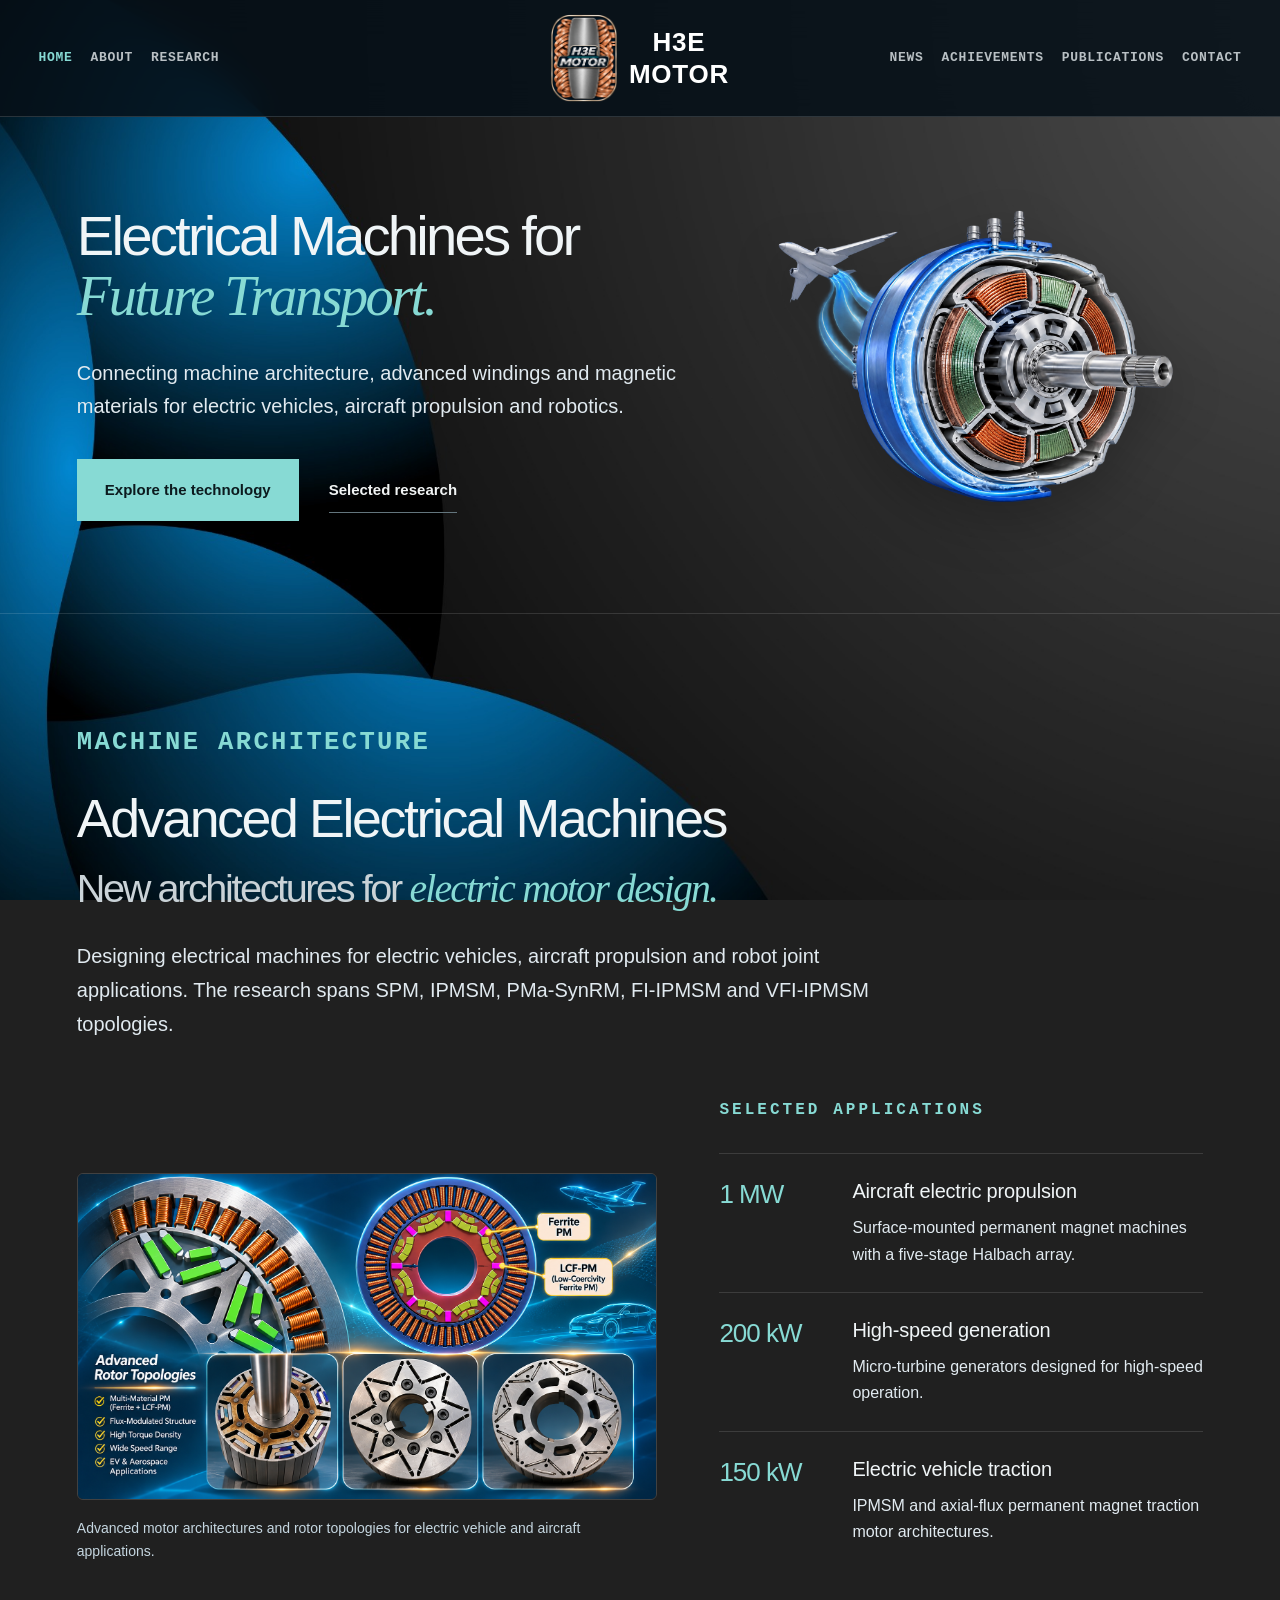
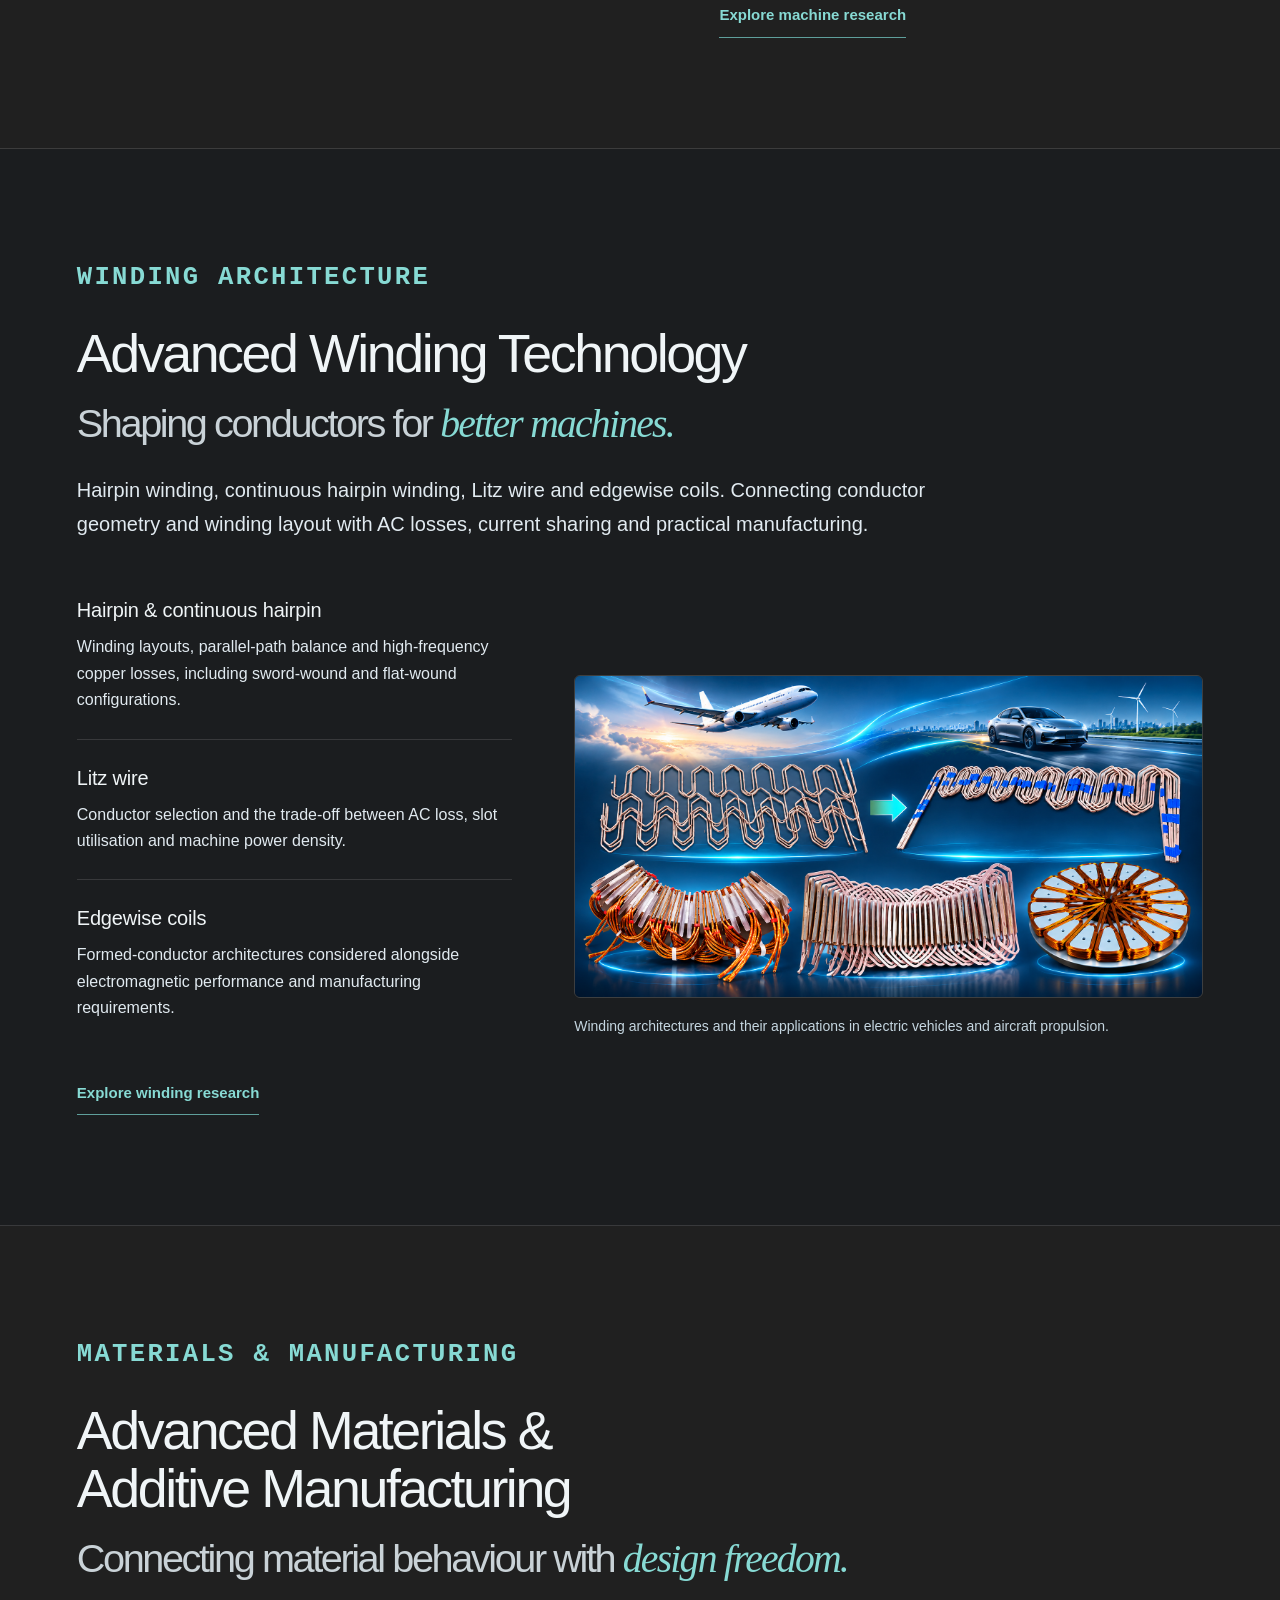
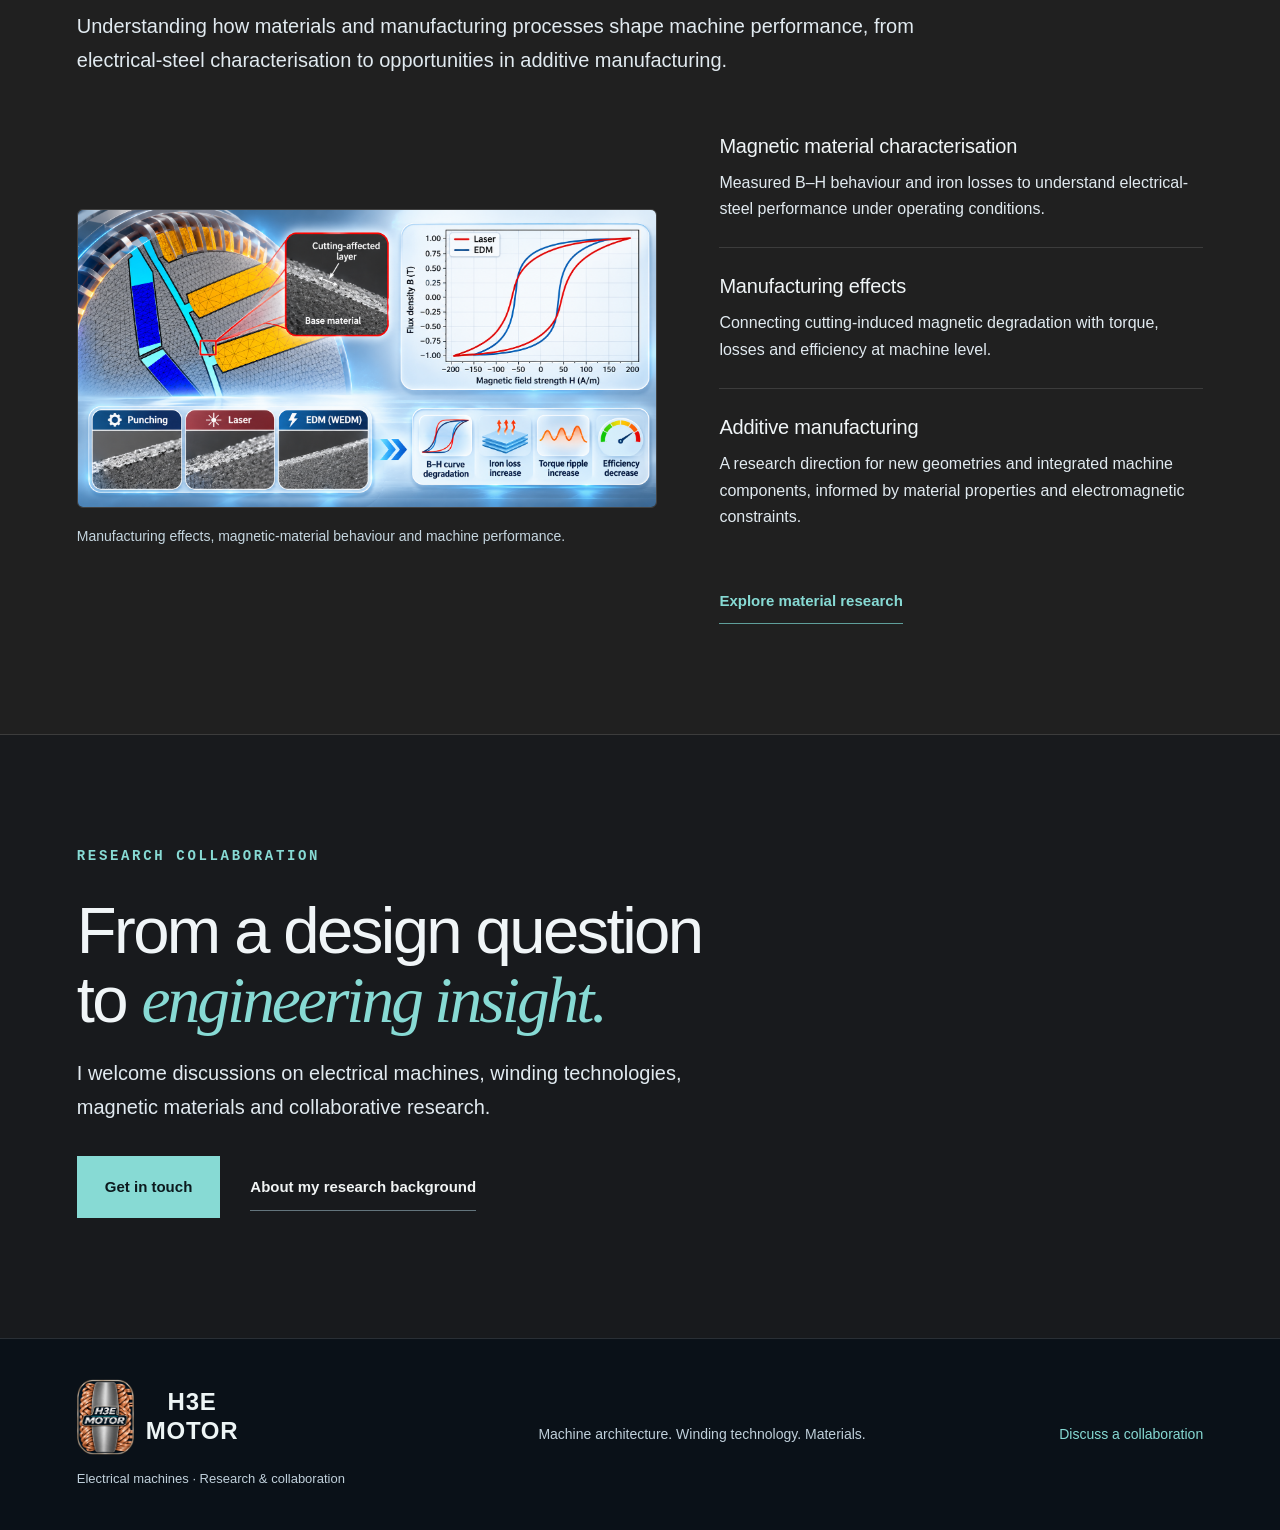
==== index.html @ b7ceb5f5 "Add refined copper stator emblem across all site pages" ====
<!DOCTYPE html>
<html lang="en"><head><meta charset="utf-8"><meta content="width=device-width,initial-scale=1" name="viewport"><title>Home | Electrical Machines Research</title><meta content="Advanced electrical machines, winding technology, materials and additive manufacturing for electrified transport and robotics." name="description"><link href="style.css" rel="stylesheet"><link href="design.css?v=20261127-stator" rel="stylesheet"><script defer="" src="navigation.js"></script></head><body class="technology-home"><a class="skip" href="#main">Skip to content</a><header class="site-header"><nav aria-label="Main navigation" class="site-nav"><div class="nav-group nav-left"><a aria-current="page" href="index.html">Home</a><a href="about.html">About</a><a href="research.html">Research</a></div><a aria-label="H3E Motor home" class="brand" href="index.html"><img class="stator-emblem" src="h3e-stator-emblem.webp" alt="" width="1086" height="1448"><span class="brand-name">H3E<span>MOTOR</span></span></a><button aria-controls="mobile-navigation" aria-expanded="false" class="menu-toggle" type="button">Menu<span aria-hidden="true">☰</span></button><div class="nav-group nav-right"><a href="news.html">News</a><a href="achievements.html">Achievements</a><a href="publications.html">Publications</a><a href="contact.html">Contact</a></div><div class="mobile-navigation" hidden="" id="mobile-navigation"><a aria-current="page" href="index.html">Home</a><a href="about.html">About</a><a href="research.html">Research</a><a href="news.html">News</a><a href="achievements.html">Achievements</a><a href="publications.html">Publications</a><a href="contact.html">Contact</a></div></nav></header><main class="home-main" id="main">
<section aria-labelledby="home-title" class="technology-hero"><div aria-hidden="true" class="hero-grid"></div><div class="hero-container"><div class="hero-text"><h1 id="home-title"><span class="headline-first">Electrical Machines for</span><em>Future Transport.</em></h1><p class="hero-intro">Connecting machine architecture, advanced windings and magnetic materials for electric vehicles, aircraft propulsion and robotics.</p><div class="hero-actions"><a class="action-primary" href="#machines">Explore the technology</a><a class="action-text" href="publications.html">Selected research</a></div></div><figure class="hero-art"><img alt="Concept illustration of an aircraft propulsion motor with a cooling jacket and an aircraft in the background" fetchpriority="high" height="1086" src="hero-motor-cutout.png" width="1448"></figure></div></section>

<section aria-labelledby="machines-title" class="technology-section" id="machines"><div class="section-intro"><p class="overline">Machine architecture</p><h2 id="machines-title">Advanced Electrical Machines<span>New architectures for <em>electric motor design.</em></span></h2><p class="section-lead">Designing electrical machines for electric vehicles, aircraft propulsion and robot joint applications. The research spans SPM, IPMSM, PMa-SynRM, FI-IPMSM and VFI-IPMSM topologies.</p></div><div class="technology-layout"><figure class="research-figure"><a aria-label="Open the full machines illustration" href="machine-architecture.png" rel="noopener" target="_blank"><img alt="Concept illustration of advanced permanent magnet motor architectures and rotor topologies for EV and aircraft applications" height="941" loading="lazy" src="machine-architecture.png" width="1672"></a><figcaption>Advanced motor architectures and rotor topologies for electric vehicle and aircraft applications.</figcaption></figure><div class="technology-detail"><p class="overline">Selected applications</p><ul class="project-list"><li><strong>1 MW</strong><div><h3>Aircraft electric propulsion</h3><p>Surface-mounted permanent magnet machines with a five-stage Halbach array.</p></div></li><li><strong>200 kW</strong><div><h3>High-speed generation</h3><p>Micro-turbine generators designed for high-speed operation.</p></div></li><li><strong>150 kW</strong><div><h3>Electric vehicle traction</h3><p>IPMSM and axial-flux permanent magnet traction motor architectures.</p></div></li></ul><a class="underlined-link" href="research.html#machine-research">Explore machine research</a></div></div></section>
<section aria-labelledby="windings-title" class="technology-section winding-section" id="windings"><div class="section-intro"><p class="overline">Winding architecture</p><h2 id="windings-title">Advanced Winding Technology<span>Shaping conductors for <em>better machines.</em></span></h2><p class="section-lead">Hairpin winding, continuous hairpin winding, Litz wire and edgewise coils. Connecting conductor geometry and winding layout with AC losses, current sharing and practical manufacturing.</p></div><div class="technology-layout reverse"><div class="technology-detail"><div class="topic-lines"><div><h3>Hairpin &amp; continuous hairpin</h3><p>Winding layouts, parallel-path balance and high-frequency copper losses, including sword-wound and flat-wound configurations.</p></div><div><h3>Litz wire</h3><p>Conductor selection and the trade-off between AC loss, slot utilisation and machine power density.</p></div><div><h3>Edgewise coils</h3><p>Formed-conductor architectures considered alongside electromagnetic performance and manufacturing requirements.</p></div></div><a class="underlined-link" href="research.html#winding-research">Explore winding research</a></div><figure class="research-figure wide-photo"><a aria-label="Open the full windings illustration" href="winding-architecture.png" rel="noopener" target="_blank"><img alt="Concept illustration of hairpin, continuous hairpin and formed winding technologies with aircraft and electric vehicle applications" height="897" loading="lazy" src="winding-architecture.png" width="1754"></a><figcaption>Winding architectures and their applications in electric vehicles and aircraft propulsion.</figcaption></figure></div></section>
<section aria-labelledby="materials-title" class="technology-section" id="materials"><div class="section-intro"><p class="overline">Materials &amp; manufacturing</p><h2 id="materials-title">Advanced Materials &amp;<br>Additive Manufacturing<span>Connecting material behaviour with <em>design freedom.</em></span></h2><p class="section-lead">Understanding how materials and manufacturing processes shape machine performance, from electrical-steel characterisation to opportunities in additive manufacturing.</p></div><div class="technology-layout"><figure class="research-figure plot"><a aria-label="Open the full materials illustration" href="materials-manufacturing.png" rel="noopener" target="_blank"><img alt="Concept illustration of manufacturing effects in electrical steel, with punching, laser cutting, EDM and schematic B–H curves" height="897" loading="lazy" src="materials-manufacturing.png" width="1752"></a><figcaption>Manufacturing effects, magnetic-material behaviour and machine performance.</figcaption></figure><div class="technology-detail"><div class="topic-lines"><div><h3>Magnetic material characterisation</h3><p>Measured B–H behaviour and iron losses to understand electrical-steel performance under operating conditions.</p></div><div><h3>Manufacturing effects</h3><p>Connecting cutting-induced magnetic degradation with torque, losses and efficiency at machine level.</p></div><div><h3>Additive manufacturing</h3><p>A research direction for new geometries and integrated machine components, informed by material properties and electromagnetic constraints.</p></div></div><a class="underlined-link" href="research.html#material-research">Explore material research</a></div></div></section>
<section class="collaboration-panel"><p class="overline">Research collaboration</p><h2>From a design question<br>to <em>engineering insight.</em></h2><p>I welcome discussions on electrical machines, winding technologies, magnetic materials and collaborative research.</p><a class="action-primary" href="contact.html">Get in touch</a><a class="action-text" href="about.html">About my research background</a></section>
</main><footer class="site-footer"><a class="footer-brand" href="index.html"><span class="footer-brand-lockup"><img class="stator-emblem" src="h3e-stator-emblem.webp" alt="" width="1086" height="1448"><span class="brand-name">H3E<span>MOTOR</span></span></span><span>Electrical machines · Research &amp; collaboration</span></a><p>Machine architecture. Winding technology. Materials.</p><a href="contact.html">Discuss a collaboration</a></footer></body></html>
---- style.css ----
:root{--ink:#152d40;--muted:#526574;--accent:#007d80;--blue:#007fac;--line:#d5e0e5;--mist:#f2f6f8;--background:url("blue-charcoal-background.jpg")}*{box-sizing:border-box}html{scroll-behavior:smooth;scroll-padding-top:100px}body{margin:0;color:var(--ink);background:#202020 var(--background) left top/cover fixed no-repeat;font:17px/1.7 system-ui,-apple-system,BlinkMacSystemFont,"Segoe UI",sans-serif;overflow-wrap:break-word}a{color:var(--accent)}a:focus-visible{outline:3px solid #5fe0e1;outline-offset:5px}h1,h2,h3,p{margin-top:0}h1{font-size:clamp(36px,4.2vw,58px);line-height:1.13;letter-spacing:-1.8px;margin-bottom:23px}h2{font-size:clamp(28px,3vw,39px);line-height:1.24;letter-spacing:-1px;margin-bottom:22px}h3{font-size:22px;line-height:1.35;letter-spacing:-.4px;margin-bottom:14px}p{margin-bottom:20px}ul{padding-left:24px;margin:0}li{margin-bottom:11px}.skip{position:absolute;top:-100px;z-index:40}.skip:focus{top:12px;left:12px;background:#fff;padding:8px}header{position:sticky;top:0;z-index:20;background:rgba(21,25,29,.95);border-bottom:1px solid #ffffff20;backdrop-filter:blur(12px)}.bar{max-width:1240px;margin:auto;min-height:78px;padding:20px 40px;display:flex;justify-content:flex-end;align-items:center}nav{display:flex;flex-wrap:wrap;gap:12px 28px;align-items:center;justify-content:flex-end}nav a{font-size:15px;font-weight:600;color:#dce5e9;text-decoration:none}nav a:hover,nav a[aria-current=page]{color:#8fe4e7}nav a[aria-current=page]{text-decoration:underline;text-underline-offset:9px;text-decoration-thickness:2px}.home-hero{background-image:linear-gradient(90deg,transparent 20%,#00000016 65%),var(--background);background-position:left center;background-size:cover;min-height:640px;color:white}.hero-inner{max-width:1240px;margin:auto;min-height:640px;display:flex;align-items:center;padding:70px 40px}.hero-copy{margin-left:41%;max-width:700px}.hero-copy h1{font-size:clamp(40px,4vw,57px);font-weight:650;line-height:1.12;letter-spacing:-1.8px}.hero-copy p{font-size:19px;color:#dce5ea;max-width:600px}.actions{display:flex;flex-wrap:wrap;gap:12px;margin-top:30px}.button{display:inline-block;background:#007d80;color:white;padding:12px 22px;text-decoration:none;font-size:15px;font-weight:650;border:1px solid #007d80;border-radius:6px}.button:hover{background:#00686c}.button.outline{background:#ffffff08;border-color:#b2bdc4}.button.outline:hover{background:#ffffff16}.home-content{max-width:1240px;margin:0 auto;padding:70px 40px 80px;background:#fff}.section-heading{max-width:850px;margin-bottom:36px}.section-heading>p:last-child{font-size:19px;color:var(--muted)}.eyebrow,.tag{font-size:14px;letter-spacing:2px;text-transform:uppercase;font-weight:750;color:var(--accent);margin-bottom:18px;display:block}.feature-grid{display:grid;grid-template-columns:repeat(3,minmax(0,1fr));gap:24px}.feature{padding:26px;background:var(--mist);border-top:3px solid var(--accent);border-radius:6px}.feature p{font-size:16px;color:var(--muted)}.feature a{font-size:15px;font-weight:600}.next-grid{display:grid;grid-template-columns:1fr 1fr;gap:26px;margin-top:36px}.next-grid a{display:flex;flex-direction:column;border-top:1px solid var(--line);padding-top:25px;text-decoration:none}.next-grid strong{font-size:21px}.next-grid span{color:var(--muted);font-size:16px;margin-top:8px}.section-banner{background:linear-gradient(90deg,#0000000a,#00000020),var(--background) left 40%/cover no-repeat;color:#fff}.section-banner .wrap{max-width:1240px;margin:auto;padding:55px 40px;min-height:225px;display:flex;justify-content:center;flex-direction:column;padding-left:max(40px,40%)}.section-banner h1{margin-bottom:0;font-size:46px;letter-spacing:-1.4px}.section-content{max-width:1240px;margin:auto;background:#fff;padding:60px 40px 80px;min-height:50vh}.section-content>section{margin-bottom:40px}.section-content p{color:var(--muted)}.section-content p:last-child{margin-bottom:0}.section-content .entry{padding:27px 0;border-top:1px solid var(--line)}.section-content .entry h2{font-size:29px}.section-content .year{font-size:14px;font-weight:700;color:var(--accent)}.section-content .subtle,.section-content .pending{font-size:15px;color:var(--muted)}.columns{display:grid;grid-template-columns:1fr 1fr;gap:50px}.callout,.note{padding:18px 22px;background:var(--mist);border-left:3px solid var(--accent);font-size:15px;color:var(--muted);margin-top:28px}.badge{display:inline-block;background:#edf7f7;color:var(--accent);border:1px solid #bad8d8;padding:3px 10px;border-radius:4px;font-size:14px;margin-bottom:14px}.profile-overview{display:grid;grid-template-columns:200px 1fr;gap:40px;align-items:center;padding-bottom:38px;border-bottom:1px solid var(--line)}.profile-overview h1{font-size:42px;letter-spacing:-1.2px}.portrait{background:#eaf0f3;border:1px solid #d0dde4;aspect-ratio:4/5;border-radius:6px;display:flex;align-items:center;justify-content:center;flex-direction:column;text-align:center;color:#526574}.portrait span{font:60px/1.2 Georgia,serif;margin-bottom:15px}.portrait small{font-size:14px;line-height:1.5}.research-line{font-weight:650;color:var(--ink)!important}.profile-links{display:flex;flex-wrap:wrap;gap:12px 22px;font-size:14px;color:var(--muted)}.intro{display:grid;grid-template-columns:1.1fr 1fr;gap:60px}.lead{font-size:20px}.chips{display:flex;flex-wrap:wrap;gap:9px;margin-top:25px}.chips span{border:1px solid var(--line);border-radius:4px;padding:6px 11px;font-size:14px;color:var(--muted)}.timeline{margin-top:25px}.event{padding:0 0 25px 22px;border-left:2px solid #9dcbd1}.event time{font-size:14px;font-weight:700;color:var(--accent)}.event h3{font-size:19px;margin:7px 0}.event p{font-size:16px}.about-section{padding-top:35px;border-top:1px solid var(--line)}.contact-list{display:grid;grid-template-columns:170px 1fr;gap:15px}.contact-list dt{font-weight:650}.contact-list dd{margin:0;color:var(--muted)}.photo-grid{display:grid;grid-template-columns:repeat(3,minmax(0,1fr));gap:30px}.photo-grid figure{margin:0}.photo-slot{background:#eaf0f3;aspect-ratio:1.4;border:1px solid #d0dde4;border-radius:6px;display:flex;justify-content:center;align-items:center;padding:24px;color:var(--muted)}.photo-grid figcaption{margin-top:13px;font-size:16px}.photo-grid small{display:block;color:var(--muted);font-size:14px}.draft-note{font-size:14px;margin-top:28px}.brief{font-size:19px}footer{background:#171c20ee;color:#bdcbd3;padding:28px 40px;display:flex;justify-content:space-between;gap:25px;font-size:14px}footer a{color:#94dfe3}footer p{margin:0}.preview-page[hidden]{display:none!important}.preview-page{min-height:60vh}.text-link{font-weight:650}@media(max-width:1000px){nav{gap:12px 22px}.home-hero,.hero-inner{min-height:580px}.hero-copy{margin-left:35%}.hero-copy h1{font-size:47px}.intro{grid-template-columns:1fr;gap:40px}.feature-grid{grid-template-columns:1fr}.feature{padding:28px}.section-banner .wrap{padding-left:40%}.profile-overview{grid-template-columns:170px 1fr;gap:30px}.profile-overview h1{font-size:36px}}
@media(max-width:700px){body{background-attachment:scroll}.bar{padding:18px 22px;min-height:94px;justify-content:center}nav{justify-content:center;gap:10px 19px}nav a{font-size:14px}.home-hero{background-position:28% center;min-height:560px}.hero-inner{min-height:560px;padding:50px 24px;background:#00000038;align-items:center}.hero-copy{margin-left:0;max-width:600px}.hero-copy h1{font-size:42px}.hero-copy p{font-size:18px}.home-content,.section-content{padding:42px 24px 55px}.feature-grid,.next-grid,.columns{grid-template-columns:1fr}.next-grid{gap:15px}.section-banner .wrap{padding:40px 24px 40px 32%;min-height:180px}.section-banner h1{font-size:36px}.profile-overview{grid-template-columns:1fr;gap:25px}.portrait{max-width:150px;width:100%}.profile-overview h1{font-size:35px}.photo-grid{grid-template-columns:repeat(2,minmax(0,1fr));gap:25px 18px}.contact-list{grid-template-columns:1fr;gap:5px}.contact-list dd{margin-bottom:13px}footer{flex-direction:column;padding:24px;gap:8px}.intro{gap:30px}h2{font-size:29px}.eyebrow,.tag{letter-spacing:1.3px}html{scroll-padding-top:130px}}
@media(max-width:430px){.photo-grid{grid-template-columns:1fr}.hero-copy h1{font-size:37px;letter-spacing:-1.1px}.home-hero,.hero-inner{min-height:530px}.section-banner .wrap{padding-left:24px;background:#00000030}.section-banner h1{font-size:34px}.button{font-size:14px;padding:11px 17px}.bar{min-height:100px}nav{gap:9px 16px}.chips span{font-size:14px}}
@media(prefers-reduced-motion:reduce){html{scroll-behavior:auto}}@media print{body{background:white}header,footer,.actions{display:none}.home-hero,.section-banner{background:white;color:var(--ink);min-height:auto}.hero-inner{min-height:auto;padding:20px;background:white}.hero-copy{margin:0}.hero-copy p{color:var(--muted)}.section-banner .wrap{padding:20px;min-height:auto}.section-content,.home-content{padding:20px}.entry,.feature{break-inside:avoid}}

/* Home follows the supplied navy hero and motor illustration. */
header{background:#10263b;border-bottom-color:#ffffff16}.home-hero.motor-hero{background:#10263b;color:#fff;min-height:0}.motor-hero .wrap{max-width:1240px;margin:auto;padding:55px 40px 48px;display:grid;grid-template-columns:1.4fr 1fr;gap:45px;align-items:center}.motor-hero .wrap>div{min-width:0}.motor-hero h1{font-size:clamp(38px,4.8vw,65px);font-weight:650;line-height:1.1;letter-spacing:-2.5px;margin:0 0 28px}.motor-hero p{color:#d1dee7;font-size:19px;max-width:640px}.motor-hero figure{margin:0;min-width:0}.motor-hero svg{display:block;width:100%;height:auto;filter:drop-shadow(0 24px 34px #00101860)}.motor-hero figcaption{text-align:center;font-size:14px;letter-spacing:.9px;margin-top:20px;color:#e5edf2}.motor-hero .actions{margin-top:32px}.motor-hero .button.secondary{background:transparent;border:1px solid #8096a5}.motor-hero .button.secondary:hover{background:#ffffff12}.research-introduction{max-width:950px;padding-bottom:35px;border-bottom:1px solid var(--line)}.research-introduction .chips{margin-bottom:4px}.about-experience .timeline{display:grid;grid-template-columns:repeat(3,minmax(0,1fr));gap:25px}.about-experience .event{padding-bottom:12px}.research-introduction h2{font-size:clamp(30px,3vw,40px)}
@media(max-width:1000px){.motor-hero .wrap{grid-template-columns:1.2fr 1fr;gap:30px}.motor-hero h1{font-size:48px;letter-spacing:-1.8px}.about-experience .timeline{grid-template-columns:1fr;gap:10px}}
@media(max-width:760px){.motor-hero .wrap{grid-template-columns:1fr;padding:42px 24px;gap:35px}.motor-hero h1{font-size:42px;letter-spacing:-1.4px}.motor-hero figure{max-width:360px;margin:0 auto;width:100%}.motor-hero p{font-size:18px}.motor-hero figcaption{font-size:14px;letter-spacing:.4px}}
@media(max-width:430px){.motor-hero h1{font-size:37px;letter-spacing:-1.1px}.motor-hero figure{max-width:290px}.motor-hero .wrap{padding:36px 24px}.motor-hero .button{font-size:14px}}
@media print{.motor-hero figure{display:none}.home-hero.motor-hero{background:#fff;color:var(--ink)}.motor-hero .wrap{display:block;padding:20px}.motor-hero p{color:var(--muted)}}

.motor-hero .motor-illustration{display:block;width:100%;height:auto;filter:drop-shadow(0 24px 34px #00101860)}.news-empty{padding:32px;background:#f2f6f8;border-left:3px solid #007d80;border-radius:5px}.news-topics{display:grid;grid-template-columns:repeat(3,1fr);gap:25px;margin-top:36px}.news-topics article{padding-top:20px;border-top:1px solid #d5e0e5}.news-topics p{font-size:16px}@media(max-width:760px){.news-topics{grid-template-columns:1fr}}

/* Shared Cloudflare Pages / GitHub Pages design from the supplied reference. */
.home-hero.motor-hero{background-color:#202020;background-image:linear-gradient(90deg,#00000012,#0000000d),url("blue-charcoal-background.jpg");background-position:center center;background-size:cover;background-repeat:no-repeat}.motor-hero .wrap{padding-top:60px;padding-bottom:48px;min-height:590px}.motor-hero h1{font-size:clamp(38px,4.1vw,64px);line-height:1.15;letter-spacing:-2px}.motor-hero .motor-illustration{filter:none}.motor-hero .button.secondary{background:#00000066}.motor-hero .button.secondary:hover{background:#00000090}.motor-hero p{color:#e4edf1}.motor-hero figcaption{color:#f0f4f6}
@media(max-width:1000px){.motor-hero .wrap{min-height:550px}.motor-hero h1{font-size:44px;letter-spacing:-1.4px}}
@media(max-width:760px){.home-hero.motor-hero{background-position:26% center}.motor-hero .wrap{background:#00000030;min-height:0;padding:42px 24px;gap:35px}.motor-hero h1{font-size:42px;letter-spacing:-1.4px}.motor-hero figure{max-width:330px}}
@media(max-width:430px){.motor-hero h1{font-size:36px;letter-spacing:-1px}.motor-hero .wrap{padding:36px 24px}.motor-hero figure{max-width:290px}}
@media print{.home-hero.motor-hero{background:#fff;color:#152d40}.motor-hero .wrap{background:#fff;min-height:0}.motor-hero p{color:#526574}}
---- design.css ----
/* H3E Motor — technology-led academic portfolio */
:root{--night:#0c0f12;--panel:#12181d;--pale:#f1f4f4;--soft:#b6c2c8;--teal:#87dad4;--hairline:#ffffff20;--mono:"SFMono-Regular",Consolas,"Liberation Mono",monospace}html{scroll-padding-top:150px}body{font-family:Arial,Helvetica,sans-serif}.site-header{position:sticky;top:0;background:#0a0d10f5;border-bottom:1px solid var(--hairline);background-image:linear-gradient(#ffffff03 1px,transparent 1px),linear-gradient(90deg,#ffffff03 1px,transparent 1px);background-size:64px 64px;backdrop-filter:blur(18px);z-index:30}.site-nav{max-width:1600px;min-height:116px;margin:auto;padding:14px 4%;display:grid;grid-template-columns:1fr 100px 1fr;gap:28px;align-items:center}.nav-group{display:flex;align-items:center;gap:clamp(18px,2.1vw,36px)}.nav-right{justify-content:flex-end}.nav-group a,.mobile-navigation a{font-family:var(--mono);font-size:14px;line-height:1.5;letter-spacing:.12em;text-transform:uppercase;font-weight:600;text-decoration:none;color:#b9c0c4;white-space:nowrap}.nav-group a:hover,.nav-group a[aria-current=page]{color:var(--teal);text-decoration:none}.brand{color:#fff;text-decoration:none;display:flex;align-items:center;justify-content:center;gap:10px}.brand-name{font-size:28px;line-height:1;letter-spacing:.03em;font-weight:700}.brand-name>span{display:block;font:10px/1.7 var(--mono);letter-spacing:.28em;margin-top:4px}.brand-symbol{width:28px;height:51px;display:flex;gap:4px;align-items:center;transform:skewY(-25deg)}.brand-symbol i{width:5px;height:35px;display:block;border:1px solid var(--teal);border-radius:4px}.brand-symbol i:nth-child(2){height:45px}.brand-symbol i:nth-child(3){height:55px}.menu-toggle,.mobile-navigation{display:none}.skip{z-index:50}.skip:focus{background:var(--teal);color:#0c0f12}.technology-home{background:var(--night);color:var(--pale);overflow-x:hidden}.technology-home p{color:var(--soft)}.home-main{overflow:hidden}.technology-hero{position:relative;min-height:780px;background:radial-gradient(ellipse at 86% 40%,#06344a80,transparent 46%),#0b0e11;border-bottom:1px solid var(--hairline);isolation:isolate}.technology-hero:before{content:"";position:absolute;inset:0;z-index:-2;background:linear-gradient(90deg,#0b0e11 10%,#0b0e11de 40%,#0b0e1190),url('blue-charcoal-background.jpg') center/cover;opacity:.66}.hero-grid{position:absolute;inset:0;z-index:-1;background-image:linear-gradient(#ffffff04 1px,transparent 1px),linear-gradient(90deg,#ffffff04 1px,transparent 1px);background-size:80px 80px;mask-image:linear-gradient(90deg,transparent,#000)}.hero-container{max-width:1500px;margin:auto;padding:104px 6% 90px;position:relative;z-index:2}.overline{font:600 14px/1.6 var(--mono);letter-spacing:.19em;text-transform:uppercase;margin:0 0 30px!important;color:var(--teal)!important}.technology-hero h1{font-size:clamp(62px,6.8vw,110px);line-height:1.01;letter-spacing:-.055em;font-weight:500;max-width:940px;margin:0 0 32px;text-wrap:balance}.technology-home em{font-family:Georgia,"Times New Roman",serif;font-weight:400;letter-spacing:-.045em;color:var(--teal)}.technology-hero h1 em{display:block}.hero-intro{font-size:20px;line-height:1.65;max-width:640px;margin-bottom:36px}.hero-visual{position:absolute;right:-3%;top:70px;z-index:0;width:45%;max-width:650px;opacity:.38;filter:grayscale(.45);pointer-events:none}.hero-visual img{width:100%;height:auto;display:block}.hero-actions{display:flex;align-items:center;flex-wrap:wrap;gap:30px}.action-primary{display:inline-block;background:var(--teal);color:#0c1a1e!important;padding:17px 27px;font-size:15px;font-weight:700;text-decoration:none;border:1px solid var(--teal);border-radius:0;transition:background .15s}.action-primary:hover{background:#acf0eb}.action-text{display:inline-block;color:var(--pale);text-decoration:none;border-bottom:1px solid #63757d;padding:10px 0;font-size:15px;font-weight:600}.action-text:hover{color:var(--teal)}.hero-bottom{max-width:1500px;margin:auto;padding:22px 6%;display:flex;justify-content:space-between;gap:24px;font:12px/1.6 var(--mono);letter-spacing:.07em;text-transform:uppercase;border-top:1px solid var(--hairline);color:#8d9ca5}.pillar-navigation{max-width:1500px;margin:auto;padding:0 6%;display:grid;grid-template-columns:1fr 1fr 1.45fr;gap:0;justify-content:stretch;border-bottom:1px solid var(--hairline)}.pillar-navigation a{font:14px/1.5 var(--mono);color:#cdd6da;letter-spacing:.02em;text-decoration:none;padding:29px 24px;border-right:1px solid var(--hairline);text-align:center;white-space:normal}.pillar-navigation a:first-child{padding-left:0}.pillar-navigation a:last-child{border:0;padding-right:0}.pillar-navigation a:hover{color:var(--teal);background:#ffffff03}.technology-section{max-width:1500px;margin:auto;padding:112px 6% 110px;border-bottom:1px solid var(--hairline);scroll-margin-top:120px}.section-intro{max-width:1080px;margin-bottom:56px}.section-intro h2{font-size:clamp(35px,4.2vw,65px);line-height:1.08;letter-spacing:-.045em;font-weight:500;margin-bottom:26px;text-wrap:balance}.section-intro h2>span{display:block;font-size:clamp(27px,3.1vw,46px);color:#c9d2d7;line-height:1.18;margin-top:18px;max-width:950px}.section-lead{font-size:20px;line-height:1.7;max-width:850px}.technology-layout{display:grid;grid-template-columns:minmax(0,1.2fr) minmax(0,1fr);gap:62px;align-items:center}.technology-layout.reverse{grid-template-columns:minmax(0,.9fr) minmax(0,1.3fr)}.research-figure{margin:0;min-width:0}.research-figure>a{display:flex;background:#fff;min-height:330px;align-items:center;padding:18px;border:1px solid #cad5db;overflow:hidden}.research-figure img{display:block;max-width:100%;width:100%;height:auto;object-fit:contain}.research-figure figcaption{font-size:14px;line-height:1.6;color:#91a2ac;margin-top:17px;max-width:650px}.research-figure a:focus-visible{outline-offset:6px}.research-figure.wide-photo>a{padding:14px;min-height:290px}.project-list{padding:0;margin:0 0 32px;list-style:none}.project-list li{display:grid;grid-template-columns:113px 1fr;gap:20px;margin:0;padding:24px 0;border-top:1px solid var(--hairline)}.project-list li>strong{font-size:26px;line-height:1.3;letter-spacing:-1px;color:var(--teal);font-weight:500}.technology-home h3{font-size:20px;line-height:1.35;font-weight:500;letter-spacing:-.01em;margin:0 0 10px}.technology-detail p{font-size:16px;line-height:1.65;margin-bottom:0}.topic-lines{margin-bottom:32px}.topic-lines>div{padding:25px 0;border-top:1px solid var(--hairline)}.topic-lines>div:first-child{padding-top:0;border:0}.underlined-link{display:inline-block;font-size:15px;color:var(--teal);padding-bottom:9px;border-bottom:1px solid #5f9f9b;text-decoration:none;font-weight:600}.underlined-link:hover{color:#fff}.winding-section{background:linear-gradient(120deg,#ffffff02,transparent)}.collaboration-panel{max-width:1500px;margin:auto;padding:110px 6% 120px;background:radial-gradient(ellipse at 100% 100%,#12394260,transparent 65%)}.collaboration-panel h2{font-size:clamp(40px,5.1vw,76px);line-height:1.05;letter-spacing:-.04em;font-weight:400}.collaboration-panel p:not(.overline){font-size:20px;max-width:680px;margin-bottom:32px}.collaboration-panel .action-text{margin-left:30px}.site-footer{margin:0;background:#080b0d;color:#94a1aa;max-width:none;padding:40px 6%;display:flex;align-items:center;justify-content:space-between;gap:30px;border-top:1px solid var(--hairline);font-size:14px}.footer-brand{font:700 19px/1.4 Arial,sans-serif;letter-spacing:.08em;color:#edf5f5;text-decoration:none}.footer-brand>span{display:block;font:13px/1.8 Arial,sans-serif;letter-spacing:0;color:#899aa6;margin-top:5px}.site-footer p{margin:0!important;color:#899aa6}.site-footer>a:last-child{color:var(--teal);font-size:14px;text-decoration:none}.section-banner{background:#0d141b;background-image:linear-gradient(#ffffff03 1px,transparent 1px),linear-gradient(90deg,#ffffff03 1px,transparent 1px);background-size:64px 64px}.section-banner .wrap{padding:65px 6%;min-height:230px;max-width:1500px}.section-banner h1{font-size:clamp(50px,6vw,84px);line-height:1.06;font-weight:500;letter-spacing:-.045em}.section-content{max-width:1320px;padding:70px 6% 90px}main article[id]{scroll-margin-top:150px}[hidden]{display:none!important}
@media(min-width:1600px){.nav-group a{font-size:16px}.technology-hero h1{max-width:1010px}}
@media(max-width:1150px){.site-nav{grid-template-columns:1fr 84px 1.25fr;gap:18px;padding:14px 3%;min-height:106px}.nav-group{gap:18px}.nav-group a{font-size:12px;letter-spacing:.08em}.brand-name{font-size:24px}.brand-symbol{transform:scale(.8) skewY(-25deg);margin-right:-6px}.hero-container{padding-top:90px}.technology-hero{min-height:710px}.technology-layout,.technology-layout.reverse{gap:36px}.project-list li{grid-template-columns:90px 1fr;gap:14px}.project-list li>strong{font-size:23px}.research-figure>a{min-height:260px}.site-footer{flex-wrap:wrap}}
@media(max-width:1150px){.site-nav{display:flex;justify-content:space-between;flex-wrap:wrap;min-height:88px;padding:20px 6%;gap:0}.nav-group{display:none}.brand-symbol{height:43px}.brand{justify-content:flex-start}.menu-toggle{display:flex;align-items:center;gap:14px;padding:8px 0;background:none;border:0;color:#e0e9ed;font:14px/1.5 var(--mono);text-transform:uppercase;letter-spacing:.12em}.menu-toggle span{font-size:22px}.mobile-navigation{display:grid;grid-template-columns:1fr 1fr;gap:22px 30px;padding:30px 0 14px;width:100%;border-top:1px solid var(--hairline);margin-top:22px}.mobile-navigation a{font-size:14px;white-space:normal}.mobile-navigation a[aria-current=page]{color:var(--teal)}.hero-container{padding:90px 6% 65px}.technology-hero{min-height:0}.technology-hero h1{font-size:clamp(64px,9.8vw,85px);max-width:740px}.hero-visual{width:64%;top:90px;right:-18%;opacity:.2}.hero-intro{font-size:19px;max-width:620px}.hero-bottom{font-size:11px;gap:35px}.pillar-navigation{grid-template-columns:1fr;padding:0 6%}.pillar-navigation a{padding:18px 0!important;border:0;border-bottom:1px solid var(--hairline);text-align:left;font-size:14px}.technology-section{padding:80px 6%}.section-intro{margin-bottom:40px}.technology-layout,.technology-layout.reverse{grid-template-columns:1fr;gap:40px}.reverse .research-figure{grid-row:1}.research-figure>a{min-height:0;max-height:none}.research-figure img{max-height:550px}.research-figure.wide-photo>a{min-height:0}.technology-detail{max-width:760px}.section-intro h2{font-size:46px}.section-intro h2>span{font-size:36px}.technology-detail p{font-size:17px}.project-list li{grid-template-columns:120px 1fr}.project-list li>strong{font-size:30px}.collaboration-panel{padding:80px 6%}.site-footer{display:grid;grid-template-columns:1fr;gap:22px}.section-banner .wrap{padding:50px 6%;min-height:190px}.section-content{padding:50px 6% 65px}.profile-overview{grid-template-columns:150px 1fr;gap:28px}}
@media(max-width:540px){html{scroll-padding-top:110px}.hero-container{padding-top:67px;padding-bottom:52px}.overline{font-size:12px;letter-spacing:.15em;margin-bottom:25px!important}.technology-hero h1{font-size:clamp(48px,12.8vw,66px);line-height:1.03;letter-spacing:-.05em;margin-bottom:28px}.hero-intro{font-size:17px;line-height:1.7}.hero-actions{gap:17px 25px}.action-primary{padding:15px 20px;font-size:14px}.action-text{font-size:14px}.hero-bottom{display:block;padding-top:19px;padding-bottom:19px}.hero-bottom span{display:block;font-size:10px}.hero-bottom span+span{margin-top:6px}.hero-visual{top:125px;width:78%;right:-34%;opacity:.16}.technology-section{padding:64px 6%}.section-intro h2{font-size:35px;line-height:1.12}.section-intro h2>span{font-size:28px;margin-top:16px}.section-lead{font-size:17px}.research-figure>a,.research-figure.wide-photo>a{padding:8px}.research-figure figcaption{font-size:13px}.project-list li{grid-template-columns:84px 1fr;gap:18px;padding:22px 0}.project-list li>strong{font-size:24px}.technology-home h3{font-size:20px}.technology-detail p{font-size:16px}.collaboration-panel{padding:65px 6%}.collaboration-panel h2{font-size:42px}.collaboration-panel p:not(.overline){font-size:17px}.collaboration-panel .action-text{margin:20px 0 0;display:table}.site-footer{padding:35px 6%}.section-banner h1{font-size:52px}.section-content .profile-overview{grid-template-columns:1fr}.profile-overview .portrait{max-width:200px}.profile-overview h1{font-size:36px}.columns{grid-template-columns:1fr;gap:28px}.section-content{font-size:17px}.site-nav{min-height:90px}}
@media(prefers-reduced-motion:reduce){html{scroll-behavior:auto}*,*:before,*:after{transition:none!important}}

/* Requested header, labels and supplied illustration update */
.site-nav{grid-template-columns:1fr 155px 1fr;gap:24px}
.brand-name{font-size:28px;line-height:1.04;letter-spacing:.03em}
.brand-name>span{font-family:inherit;font-size:inherit;font-weight:inherit;line-height:inherit;letter-spacing:inherit;margin-top:3px}
.technology-hero{min-height:0}
.technology-hero .hero-container{display:grid;grid-template-columns:minmax(0,1fr) minmax(0,1.06fr);align-items:center;gap:48px;padding-top:76px;padding-bottom:80px}
.hero-text{min-width:0}
.technology-hero h1{font-size:clamp(50px,5.1vw,88px);max-width:690px;line-height:1.04}
.hero-art{margin:0;min-width:0;background:#fff;border:1px solid #ffffff30;border-radius:8px;overflow:hidden}
.hero-art img{display:block;width:100%;height:auto;max-width:100%;object-fit:contain}
.technology-hero .hero-intro{max-width:600px}
.technology-section .section-intro>.overline{font-size:clamp(21px,2vw,28px);line-height:1.35;letter-spacing:.09em;margin-bottom:28px!important}
.research-figure>a,.research-figure.wide-photo>a{min-height:0;padding:0;background:transparent;border:1px solid #ffffff26;border-radius:6px}
.research-figure img{max-height:none}
@media(min-width:1600px){.site-nav{grid-template-columns:1fr 155px 1fr}}
@media(max-width:1400px) and (min-width:1151px){.site-nav{gap:18px;padding-left:3%;padding-right:3%}.nav-group{gap:20px}.nav-group a{font-size:14px;letter-spacing:.07em}}
@media(max-width:1150px){.site-nav{display:flex;min-height:104px}.brand-name{font-size:25px}.technology-hero .hero-container{grid-template-columns:1fr;gap:40px;padding-top:64px;padding-bottom:64px}.technology-hero h1{font-size:clamp(58px,7vw,82px);max-width:900px}.hero-art{max-width:800px;width:100%;margin:0 auto}.technology-hero .hero-intro{max-width:780px}}
@media(max-width:540px){.brand-name{font-size:23px}.site-nav{min-height:96px}.technology-hero .hero-container{padding-top:48px;padding-bottom:46px;gap:35px}.technology-hero h1{font-size:clamp(46px,12vw,64px)}.technology-section .section-intro>.overline{font-size:21px;letter-spacing:.06em;margin-bottom:22px!important}}

/* Shared supplied background and seamless hero */
:root{--ink:#f0f5f7;--muted:#d1dce2;--accent:#8fe2dc;--line:#ffffff2b;--mist:#0c1b2db3;--background:url('site-background.png')}
body,body.technology-home{color:var(--ink);background:#202020 url('site-background.png') center top/cover fixed no-repeat}
.site-header{background:rgba(6,16,25,.88);background-image:none;border-bottom-color:#ffffff25}
.brand-name{text-align:center}
.technology-hero{background:transparent;isolation:auto}
.technology-hero:before,.hero-grid{display:none}
.technology-hero .hero-container{grid-template-columns:minmax(0,1.5fr) minmax(0,1fr);gap:32px;padding-top:82px;padding-bottom:86px;max-width:1600px}
.technology-hero h1{font-size:clamp(42px,4.4vw,79px);line-height:1.08;letter-spacing:-.05em;max-width:none;margin-bottom:30px;text-wrap:initial}
.headline-first,.technology-hero h1 em{display:block;white-space:nowrap}
.hero-art{background:transparent;border:0;border-radius:0;overflow:visible}
.hero-art img{filter:drop-shadow(0 20px 26px #00000038)}
.technology-home p,.technology-home .hero-intro{color:#e1eaf0}
.technology-section{background:transparent}
.winding-section{background:rgba(4,14,24,.17)}
.collaboration-panel{background:rgba(4,14,24,.28)}
.section-banner{background:transparent}
.section-banner .wrap{background:transparent}
.section-content{background:rgba(6,17,28,.60);color:var(--ink);border:1px solid #ffffff16;border-top:0}
.section-content p,.section-content li,.section-content dd{color:#dce6ed}
.section-content h1,.section-content h2,.section-content h3,.section-content dt{color:#f2f6f8}
.section-content .research-line{color:#e9f3f7!important}
.section-content .eyebrow,.section-content .year,.section-content .event time{color:var(--accent)}
.section-content a{color:#a4eee7}
.section-content .portrait,.section-content .photo-slot{background:#0c2033a8;border-color:#ffffff35;color:#d0e4ed}
.section-content .portrait small,.section-content .profile-links,.section-content .chips span{color:#cfdee8}
.section-content .chips span{background:#0b1b2a85;border-color:#ffffff35}
.section-content .news-empty,.section-content .note,.section-content .callout{background:#0b1e31b3;color:#dce7ee;border-left-color:var(--accent)}
.section-content .badge{background:#12384599;color:#a5ece8;border-color:#6bb8ba66}
.section-content .event{border-left-color:#72c9cf}
.site-footer{background:rgba(5,14,22,.82)}
.site-footer p,.footer-brand>span{color:#c0d0db}
.research-figure figcaption{color:#c5d6e0}
@media(max-width:1150px){.technology-hero .hero-container{grid-template-columns:1fr;gap:32px;padding-top:60px;padding-bottom:64px}.technology-hero h1{font-size:clamp(34px,6.6vw,74px)}.hero-art{max-width:650px;width:100%;margin:0 auto}}
@media(max-width:540px){body,body.technology-home{background-attachment:fixed;background-position:32% top}.technology-hero .hero-container{padding-top:45px;padding-bottom:44px;gap:24px}.technology-hero h1{font-size:clamp(24px,7.6vw,40px);letter-spacing:-.045em;margin-bottom:25px}.section-content{background:rgba(6,17,28,.67)}}
@media print{body,body.technology-home{background:#fff;color:#152d40}.section-content{background:white;color:#152d40}.section-content p,.section-content li,.section-content h1,.section-content h2,.section-content h3{color:#152d40}}

/* Portrait copper-stator emblem and readable wordmark. */
.site-nav{grid-template-columns:minmax(0,1fr) 188px minmax(0,1fr);gap:24px}
.brand{display:flex;align-items:center;justify-content:center;gap:12px;flex-shrink:0}
.stator-emblem{display:block;width:66px;height:88px;object-fit:contain;flex-shrink:0}
.brand .brand-name{font-size:26px;line-height:1.08;text-align:center}
.brand .brand-name>span{font-size:inherit;letter-spacing:inherit}
.brand:focus-visible,.footer-brand:focus-visible{outline:2px solid var(--teal);outline-offset:5px;border-radius:5px}
.footer-brand>.footer-brand-lockup{display:flex;align-items:center;gap:12px;margin:0 0 12px;font:inherit;color:inherit}
.footer-brand-lockup .stator-emblem{width:57px;height:76px}
.footer-brand-lockup .brand-name{font-size:24px;line-height:1.08;text-align:center}
@media(min-width:1151px) and (max-width:1400px){.site-nav{gap:18px}.nav-group{gap:18px}.nav-group a{font-size:13px;letter-spacing:.055em}}
@media(max-width:1150px){.site-nav{display:flex;min-height:106px;padding-top:10px;padding-bottom:10px}.stator-emblem{width:60px;height:80px}.brand .brand-name{font-size:25px}}
@media(max-width:540px){.site-nav{min-height:98px}.stator-emblem{width:55px;height:73px}.brand{gap:10px}.brand .brand-name{font-size:23px}}
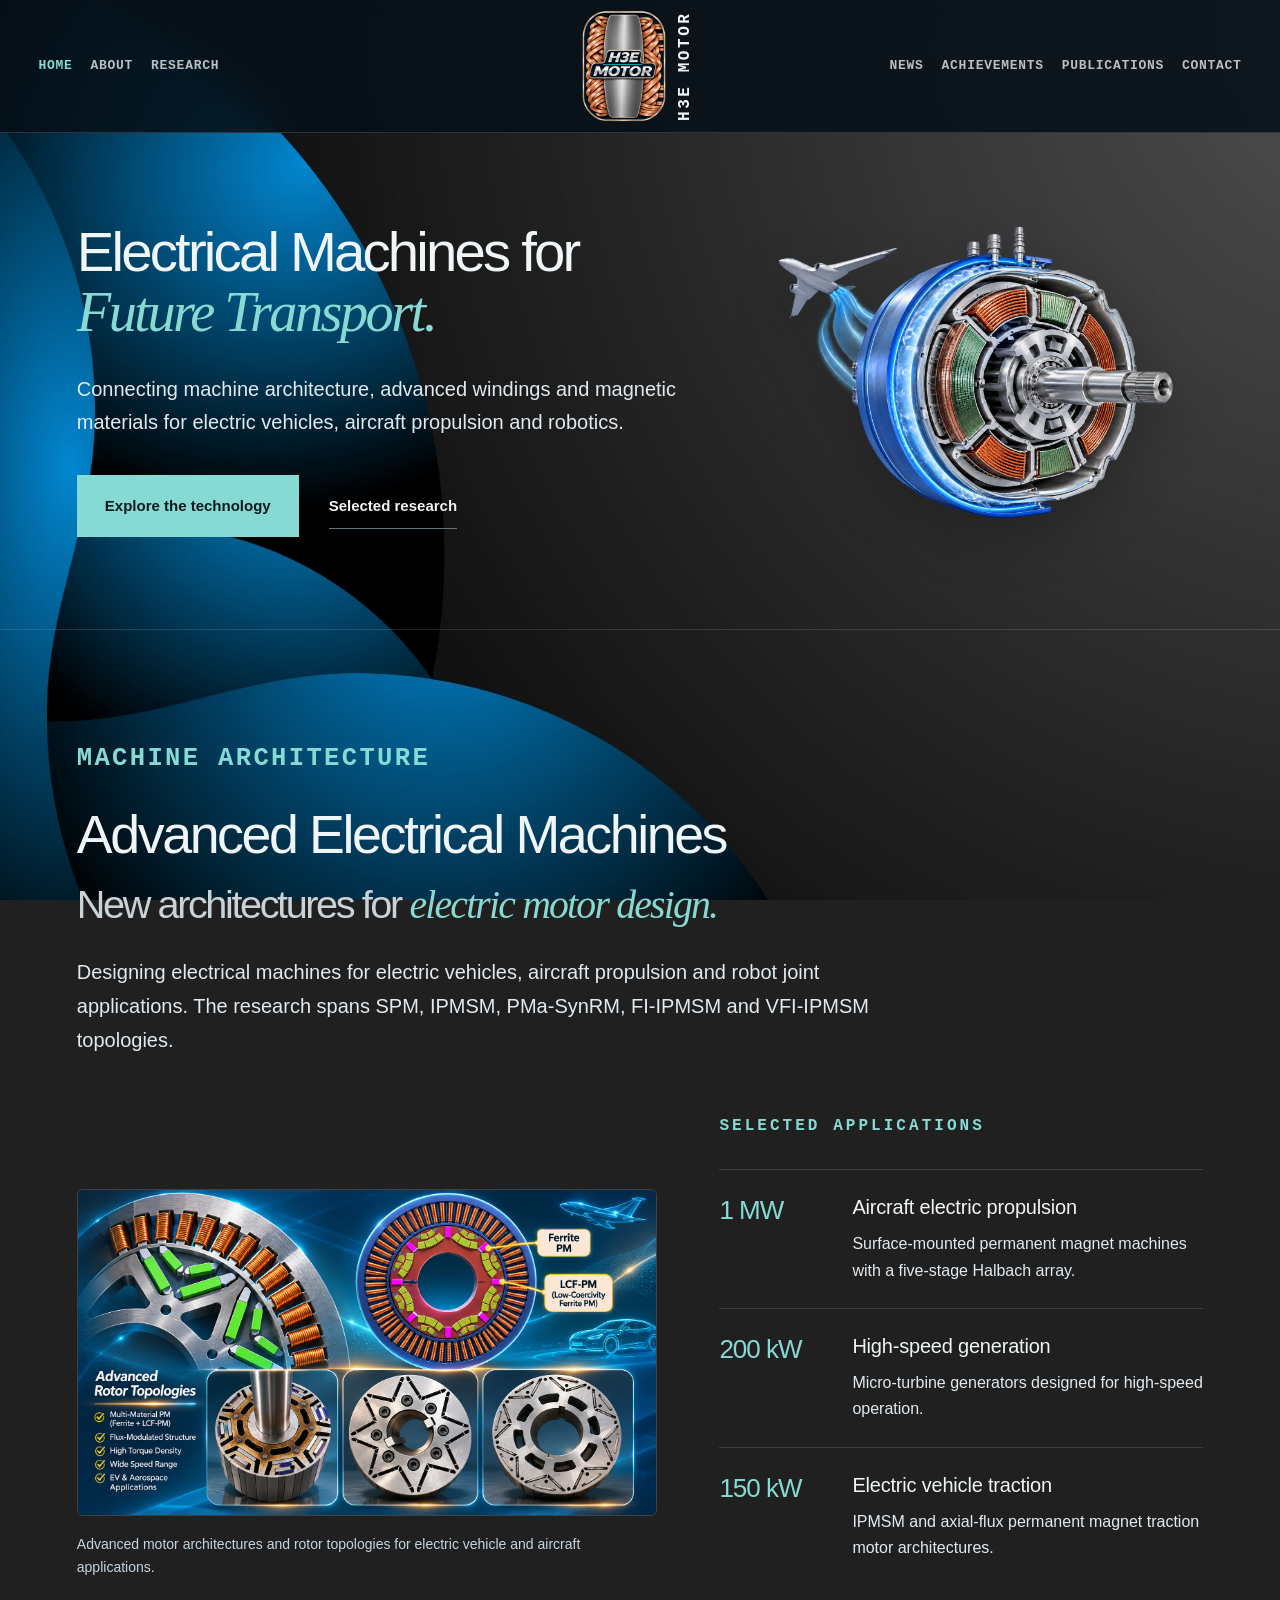
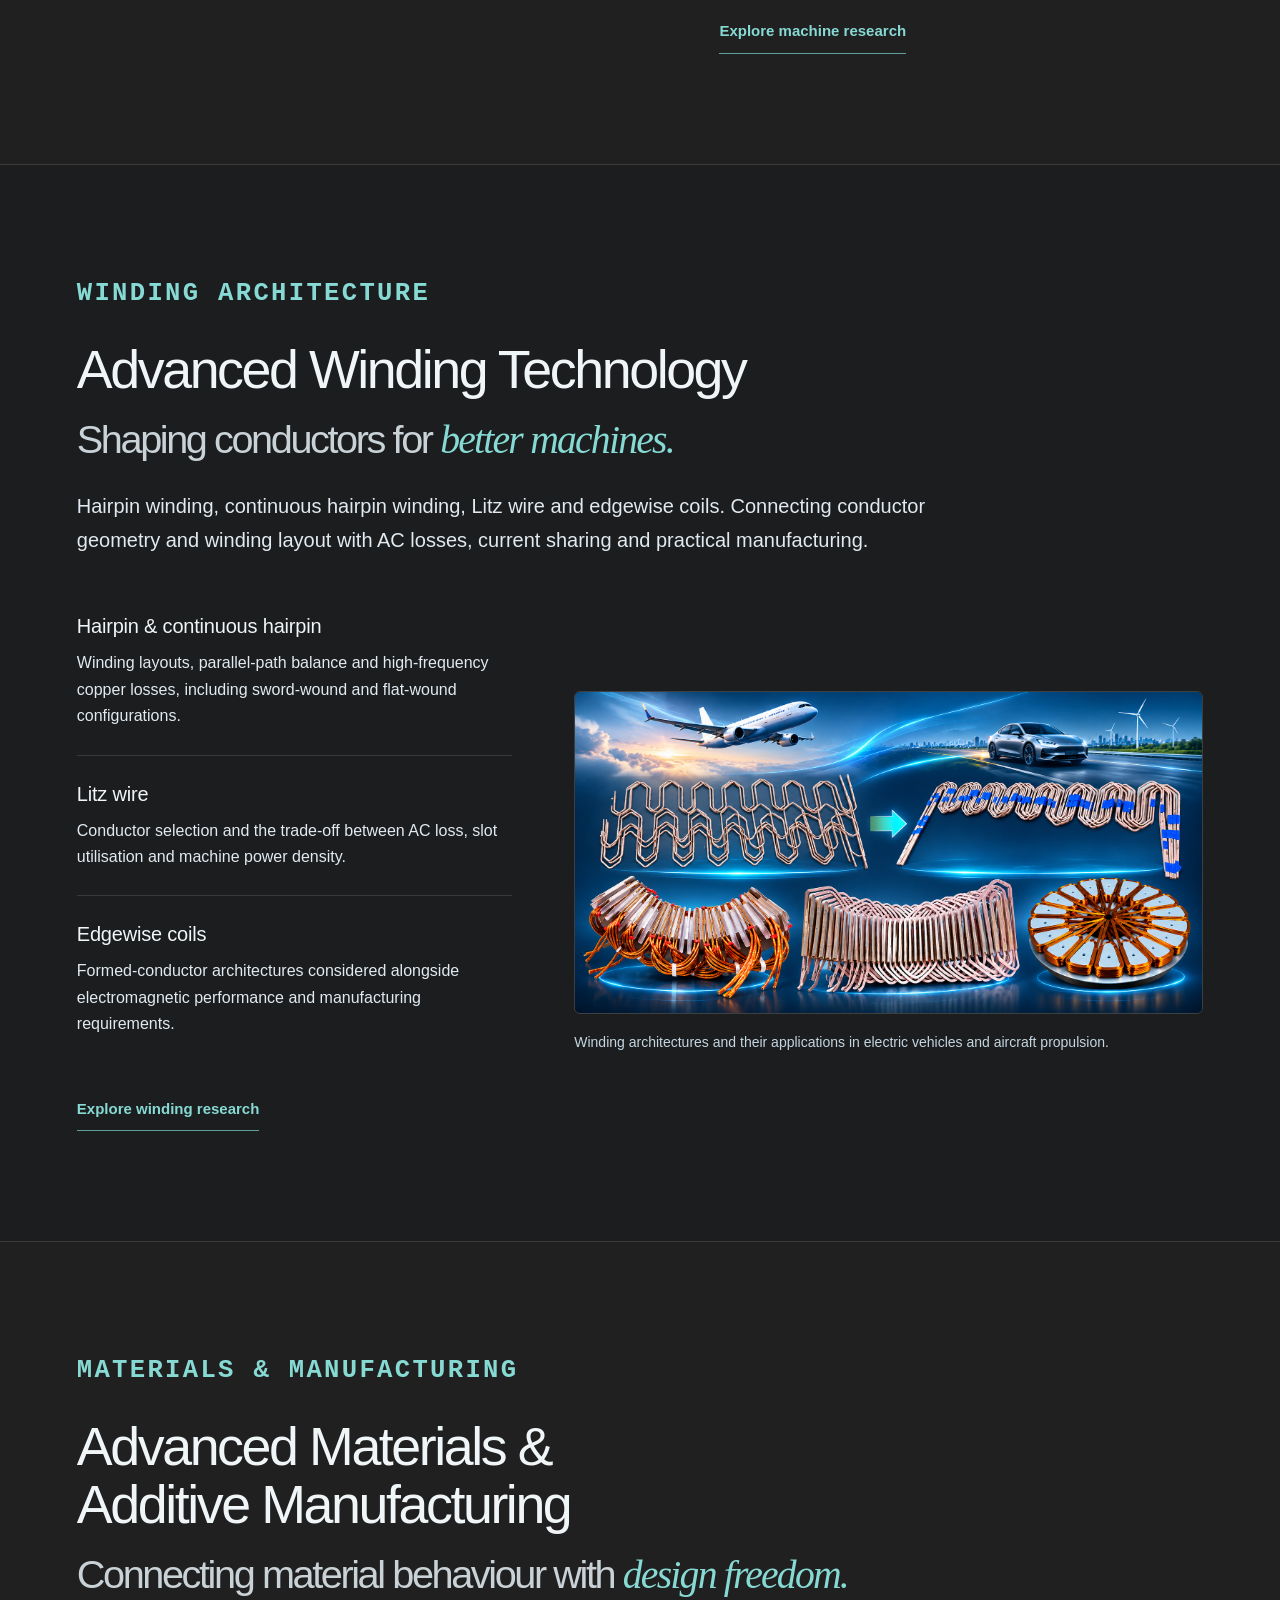
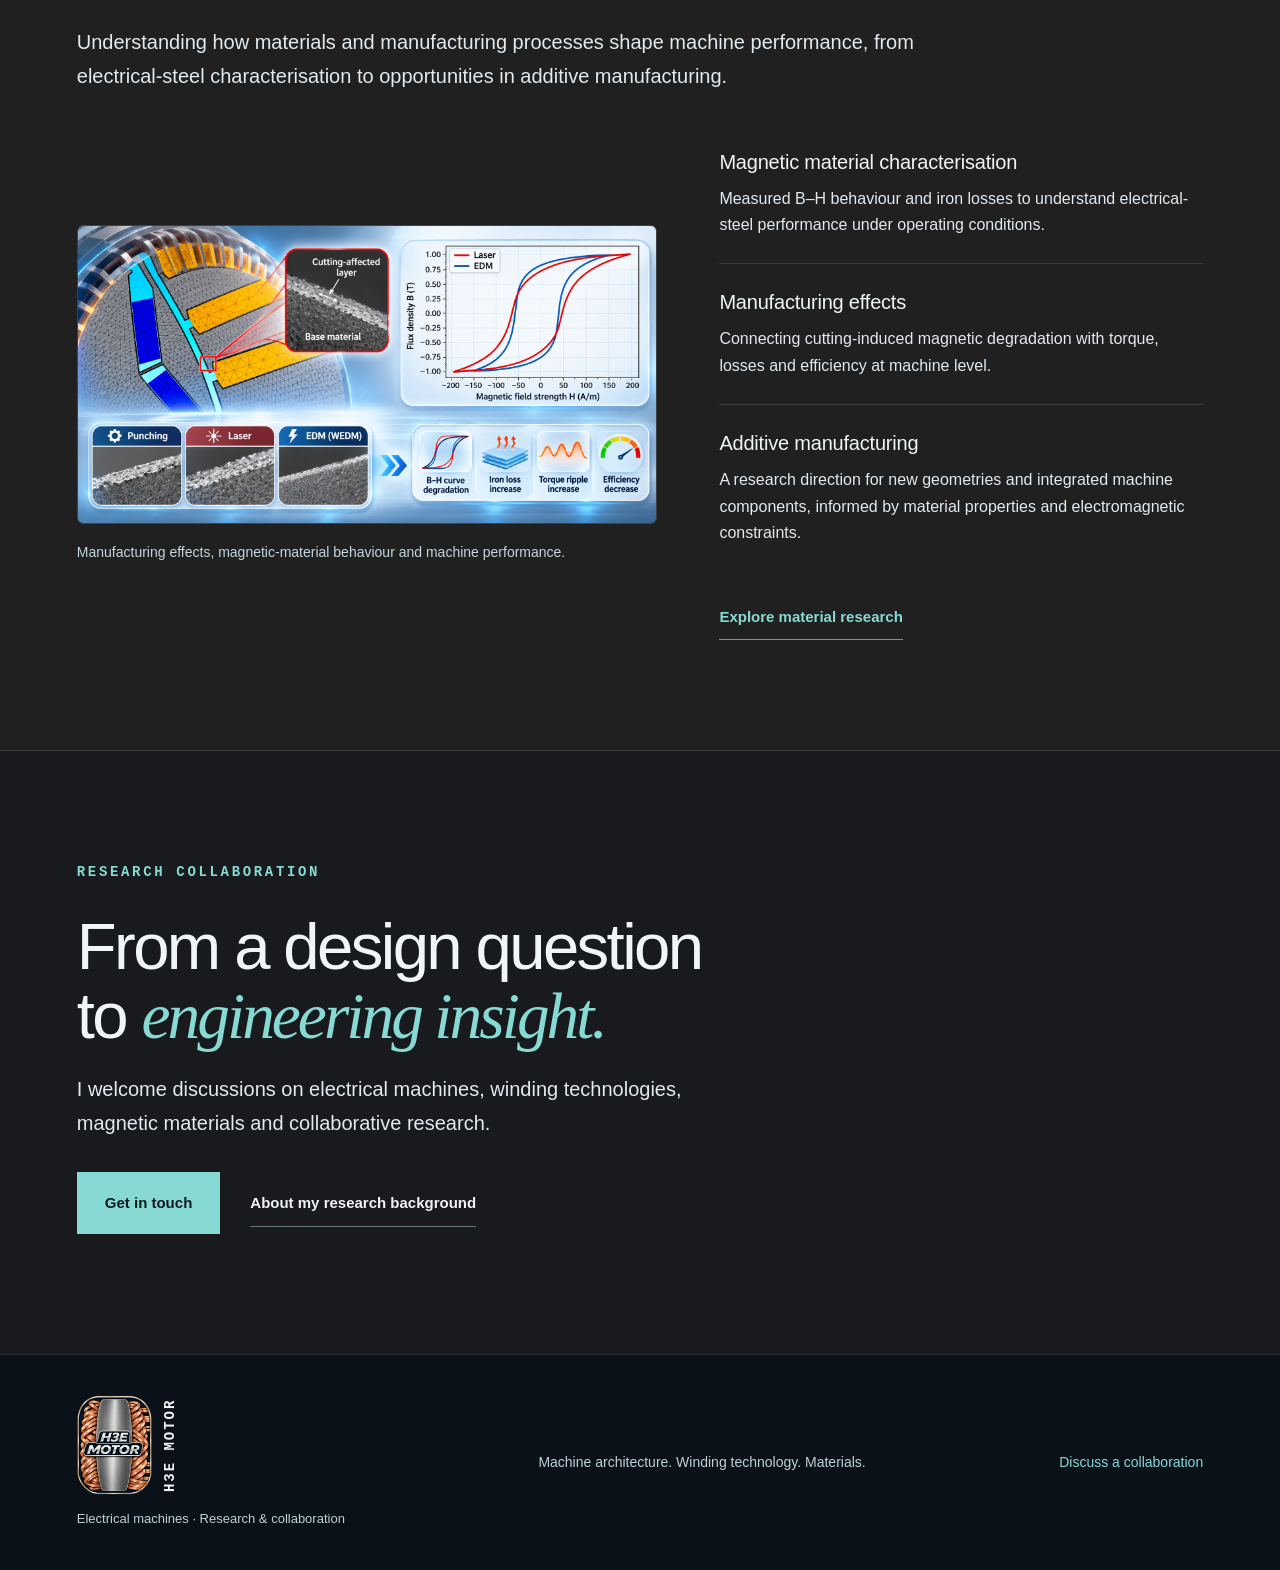
==== commit aaa9161b: "Arrange site branding as a vertical column" ====
--- a/index.html
+++ b/index.html
@@ -1,9 +1,9 @@
 <!DOCTYPE html>
-<html lang="en"><head><meta charset="utf-8"><meta content="width=device-width,initial-scale=1" name="viewport"><title>Home | Electrical Machines Research</title><meta content="Advanced electrical machines, winding technology, materials and additive manufacturing for electrified transport and robotics." name="description"><link href="style.css" rel="stylesheet"><link href="design.css?v=20261127-stator" rel="stylesheet"><script defer="" src="navigation.js"></script></head><body class="technology-home"><a class="skip" href="#main">Skip to content</a><header class="site-header"><nav aria-label="Main navigation" class="site-nav"><div class="nav-group nav-left"><a aria-current="page" href="index.html">Home</a><a href="about.html">About</a><a href="research.html">Research</a></div><a aria-label="H3E Motor home" class="brand" href="index.html"><img class="stator-emblem" src="h3e-stator-emblem.webp" alt="" width="1086" height="1448"><span class="brand-name">H3E<span>MOTOR</span></span></a><button aria-controls="mobile-navigation" aria-expanded="false" class="menu-toggle" type="button">Menu<span aria-hidden="true">☰</span></button><div class="nav-group nav-right"><a href="news.html">News</a><a href="achievements.html">Achievements</a><a href="publications.html">Publications</a><a href="contact.html">Contact</a></div><div class="mobile-navigation" hidden="" id="mobile-navigation"><a aria-current="page" href="index.html">Home</a><a href="about.html">About</a><a href="research.html">Research</a><a href="news.html">News</a><a href="achievements.html">Achievements</a><a href="publications.html">Publications</a><a href="contact.html">Contact</a></div></nav></header><main class="home-main" id="main">
+<html lang="en"><head><meta charset="utf-8"><meta content="width=device-width,initial-scale=1" name="viewport"><title>Home | Electrical Machines Research</title><meta content="Advanced electrical machines, winding technology, materials and additive manufacturing for electrified transport and robotics." name="description"><link href="style.css" rel="stylesheet"><link href="design.css?v=20261127-column" rel="stylesheet"><script defer="" src="navigation.js"></script></head><body class="technology-home"><a class="skip" href="#main">Skip to content</a><header class="site-header"><nav aria-label="Main navigation" class="site-nav"><div class="nav-group nav-left"><a aria-current="page" href="index.html">Home</a><a href="about.html">About</a><a href="research.html">Research</a></div><a aria-label="H3E Motor home" class="brand" href="index.html"><img class="stator-emblem" src="h3e-stator-emblem.webp" alt="" width="1086" height="1448"><span class="brand-name">H3E MOTOR</span></a><button aria-controls="mobile-navigation" aria-expanded="false" class="menu-toggle" type="button">Menu<span aria-hidden="true">☰</span></button><div class="nav-group nav-right"><a href="news.html">News</a><a href="achievements.html">Achievements</a><a href="publications.html">Publications</a><a href="contact.html">Contact</a></div><div class="mobile-navigation" hidden="" id="mobile-navigation"><a aria-current="page" href="index.html">Home</a><a href="about.html">About</a><a href="research.html">Research</a><a href="news.html">News</a><a href="achievements.html">Achievements</a><a href="publications.html">Publications</a><a href="contact.html">Contact</a></div></nav></header><main class="home-main" id="main">
 <section aria-labelledby="home-title" class="technology-hero"><div aria-hidden="true" class="hero-grid"></div><div class="hero-container"><div class="hero-text"><h1 id="home-title"><span class="headline-first">Electrical Machines for</span><em>Future Transport.</em></h1><p class="hero-intro">Connecting machine architecture, advanced windings and magnetic materials for electric vehicles, aircraft propulsion and robotics.</p><div class="hero-actions"><a class="action-primary" href="#machines">Explore the technology</a><a class="action-text" href="publications.html">Selected research</a></div></div><figure class="hero-art"><img alt="Concept illustration of an aircraft propulsion motor with a cooling jacket and an aircraft in the background" fetchpriority="high" height="1086" src="hero-motor-cutout.png" width="1448"></figure></div></section>
 
 <section aria-labelledby="machines-title" class="technology-section" id="machines"><div class="section-intro"><p class="overline">Machine architecture</p><h2 id="machines-title">Advanced Electrical Machines<span>New architectures for <em>electric motor design.</em></span></h2><p class="section-lead">Designing electrical machines for electric vehicles, aircraft propulsion and robot joint applications. The research spans SPM, IPMSM, PMa-SynRM, FI-IPMSM and VFI-IPMSM topologies.</p></div><div class="technology-layout"><figure class="research-figure"><a aria-label="Open the full machines illustration" href="machine-architecture.png" rel="noopener" target="_blank"><img alt="Concept illustration of advanced permanent magnet motor architectures and rotor topologies for EV and aircraft applications" height="941" loading="lazy" src="machine-architecture.png" width="1672"></a><figcaption>Advanced motor architectures and rotor topologies for electric vehicle and aircraft applications.</figcaption></figure><div class="technology-detail"><p class="overline">Selected applications</p><ul class="project-list"><li><strong>1 MW</strong><div><h3>Aircraft electric propulsion</h3><p>Surface-mounted permanent magnet machines with a five-stage Halbach array.</p></div></li><li><strong>200 kW</strong><div><h3>High-speed generation</h3><p>Micro-turbine generators designed for high-speed operation.</p></div></li><li><strong>150 kW</strong><div><h3>Electric vehicle traction</h3><p>IPMSM and axial-flux permanent magnet traction motor architectures.</p></div></li></ul><a class="underlined-link" href="research.html#machine-research">Explore machine research</a></div></div></section>
 <section aria-labelledby="windings-title" class="technology-section winding-section" id="windings"><div class="section-intro"><p class="overline">Winding architecture</p><h2 id="windings-title">Advanced Winding Technology<span>Shaping conductors for <em>better machines.</em></span></h2><p class="section-lead">Hairpin winding, continuous hairpin winding, Litz wire and edgewise coils. Connecting conductor geometry and winding layout with AC losses, current sharing and practical manufacturing.</p></div><div class="technology-layout reverse"><div class="technology-detail"><div class="topic-lines"><div><h3>Hairpin &amp; continuous hairpin</h3><p>Winding layouts, parallel-path balance and high-frequency copper losses, including sword-wound and flat-wound configurations.</p></div><div><h3>Litz wire</h3><p>Conductor selection and the trade-off between AC loss, slot utilisation and machine power density.</p></div><div><h3>Edgewise coils</h3><p>Formed-conductor architectures considered alongside electromagnetic performance and manufacturing requirements.</p></div></div><a class="underlined-link" href="research.html#winding-research">Explore winding research</a></div><figure class="research-figure wide-photo"><a aria-label="Open the full windings illustration" href="winding-architecture.png" rel="noopener" target="_blank"><img alt="Concept illustration of hairpin, continuous hairpin and formed winding technologies with aircraft and electric vehicle applications" height="897" loading="lazy" src="winding-architecture.png" width="1754"></a><figcaption>Winding architectures and their applications in electric vehicles and aircraft propulsion.</figcaption></figure></div></section>
 <section aria-labelledby="materials-title" class="technology-section" id="materials"><div class="section-intro"><p class="overline">Materials &amp; manufacturing</p><h2 id="materials-title">Advanced Materials &amp;<br>Additive Manufacturing<span>Connecting material behaviour with <em>design freedom.</em></span></h2><p class="section-lead">Understanding how materials and manufacturing processes shape machine performance, from electrical-steel characterisation to opportunities in additive manufacturing.</p></div><div class="technology-layout"><figure class="research-figure plot"><a aria-label="Open the full materials illustration" href="materials-manufacturing.png" rel="noopener" target="_blank"><img alt="Concept illustration of manufacturing effects in electrical steel, with punching, laser cutting, EDM and schematic B–H curves" height="897" loading="lazy" src="materials-manufacturing.png" width="1752"></a><figcaption>Manufacturing effects, magnetic-material behaviour and machine performance.</figcaption></figure><div class="technology-detail"><div class="topic-lines"><div><h3>Magnetic material characterisation</h3><p>Measured B–H behaviour and iron losses to understand electrical-steel performance under operating conditions.</p></div><div><h3>Manufacturing effects</h3><p>Connecting cutting-induced magnetic degradation with torque, losses and efficiency at machine level.</p></div><div><h3>Additive manufacturing</h3><p>A research direction for new geometries and integrated machine components, informed by material properties and electromagnetic constraints.</p></div></div><a class="underlined-link" href="research.html#material-research">Explore material research</a></div></div></section>
 <section class="collaboration-panel"><p class="overline">Research collaboration</p><h2>From a design question<br>to <em>engineering insight.</em></h2><p>I welcome discussions on electrical machines, winding technologies, magnetic materials and collaborative research.</p><a class="action-primary" href="contact.html">Get in touch</a><a class="action-text" href="about.html">About my research background</a></section>
-</main><footer class="site-footer"><a class="footer-brand" href="index.html"><span class="footer-brand-lockup"><img class="stator-emblem" src="h3e-stator-emblem.webp" alt="" width="1086" height="1448"><span class="brand-name">H3E<span>MOTOR</span></span></span><span>Electrical machines · Research &amp; collaboration</span></a><p>Machine architecture. Winding technology. Materials.</p><a href="contact.html">Discuss a collaboration</a></footer></body></html>
+</main><footer class="site-footer"><a class="footer-brand" href="index.html"><span class="footer-brand-lockup"><img class="stator-emblem" src="h3e-stator-emblem.webp" alt="" width="1086" height="1448"><span class="brand-name">H3E MOTOR</span></span><span>Electrical machines · Research &amp; collaboration</span></a><p>Machine architecture. Winding technology. Materials.</p><a href="contact.html">Discuss a collaboration</a></footer></body></html>
--- a/design.css
+++ b/design.css
@@ -75,3 +75,14 @@
 @media(min-width:1151px) and (max-width:1400px){.site-nav{gap:18px}.nav-group{gap:18px}.nav-group a{font-size:13px;letter-spacing:.055em}}
 @media(max-width:1150px){.site-nav{display:flex;min-height:106px;padding-top:10px;padding-bottom:10px}.stator-emblem{width:60px;height:80px}.brand .brand-name{font-size:25px}}
 @media(max-width:540px){.site-nav{min-height:98px}.stator-emblem{width:55px;height:73px}.brand{gap:10px}.brand .brand-name{font-size:23px}}
+
+/* Vertical brand lockup inspired by the supplied column reference. */
+.site-nav{grid-template-columns:minmax(0,1fr) 136px minmax(0,1fr);min-height:132px;padding-top:10px;padding-bottom:10px}
+.brand{gap:9px;align-items:center;justify-content:center}
+.brand .stator-emblem{width:84px;height:112px}
+.brand .brand-name,.footer-brand-lockup .brand-name{display:block;writing-mode:vertical-rl;text-orientation:sideways;transform:rotate(180deg);width:24px;height:112px;margin:0;padding:0;white-space:nowrap;text-align:center;font:600 16px/1.3 var(--mono);letter-spacing:.16em;color:#f0f5f7}
+.footer-brand>.footer-brand-lockup{gap:9px}
+.footer-brand-lockup .stator-emblem{width:75px;height:100px}
+.footer-brand-lockup .brand-name{height:100px;font-size:14px;letter-spacing:.14em}
+@media(max-width:1150px){.site-nav{display:flex;min-height:120px;padding-top:10px;padding-bottom:10px}.brand .stator-emblem{width:75px;height:100px}.brand .brand-name{height:100px;font-size:14px;letter-spacing:.14em}}
+@media(max-width:540px){.site-nav{min-height:112px;padding-top:8px;padding-bottom:8px}.brand .stator-emblem{width:72px;height:96px}.brand .brand-name{height:96px;font-size:14px;letter-spacing:.1em}.brand{gap:7px}}
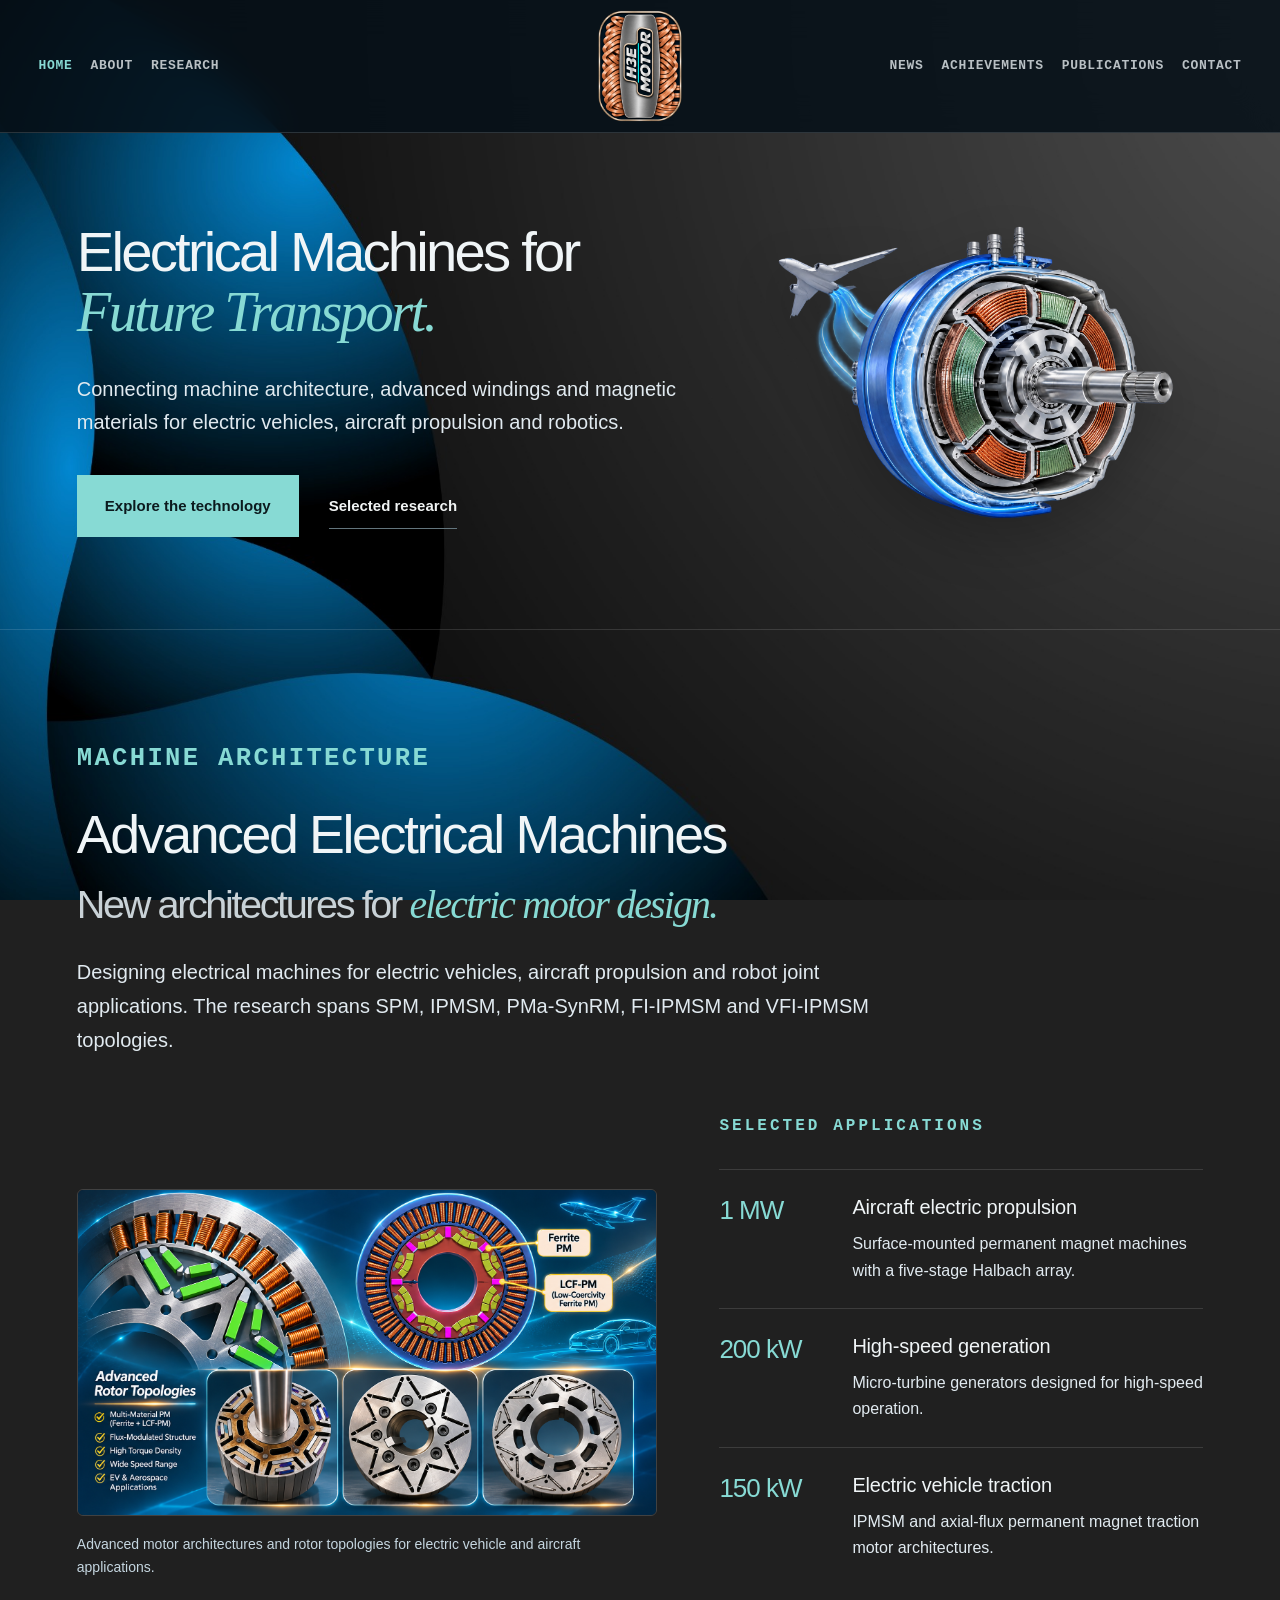
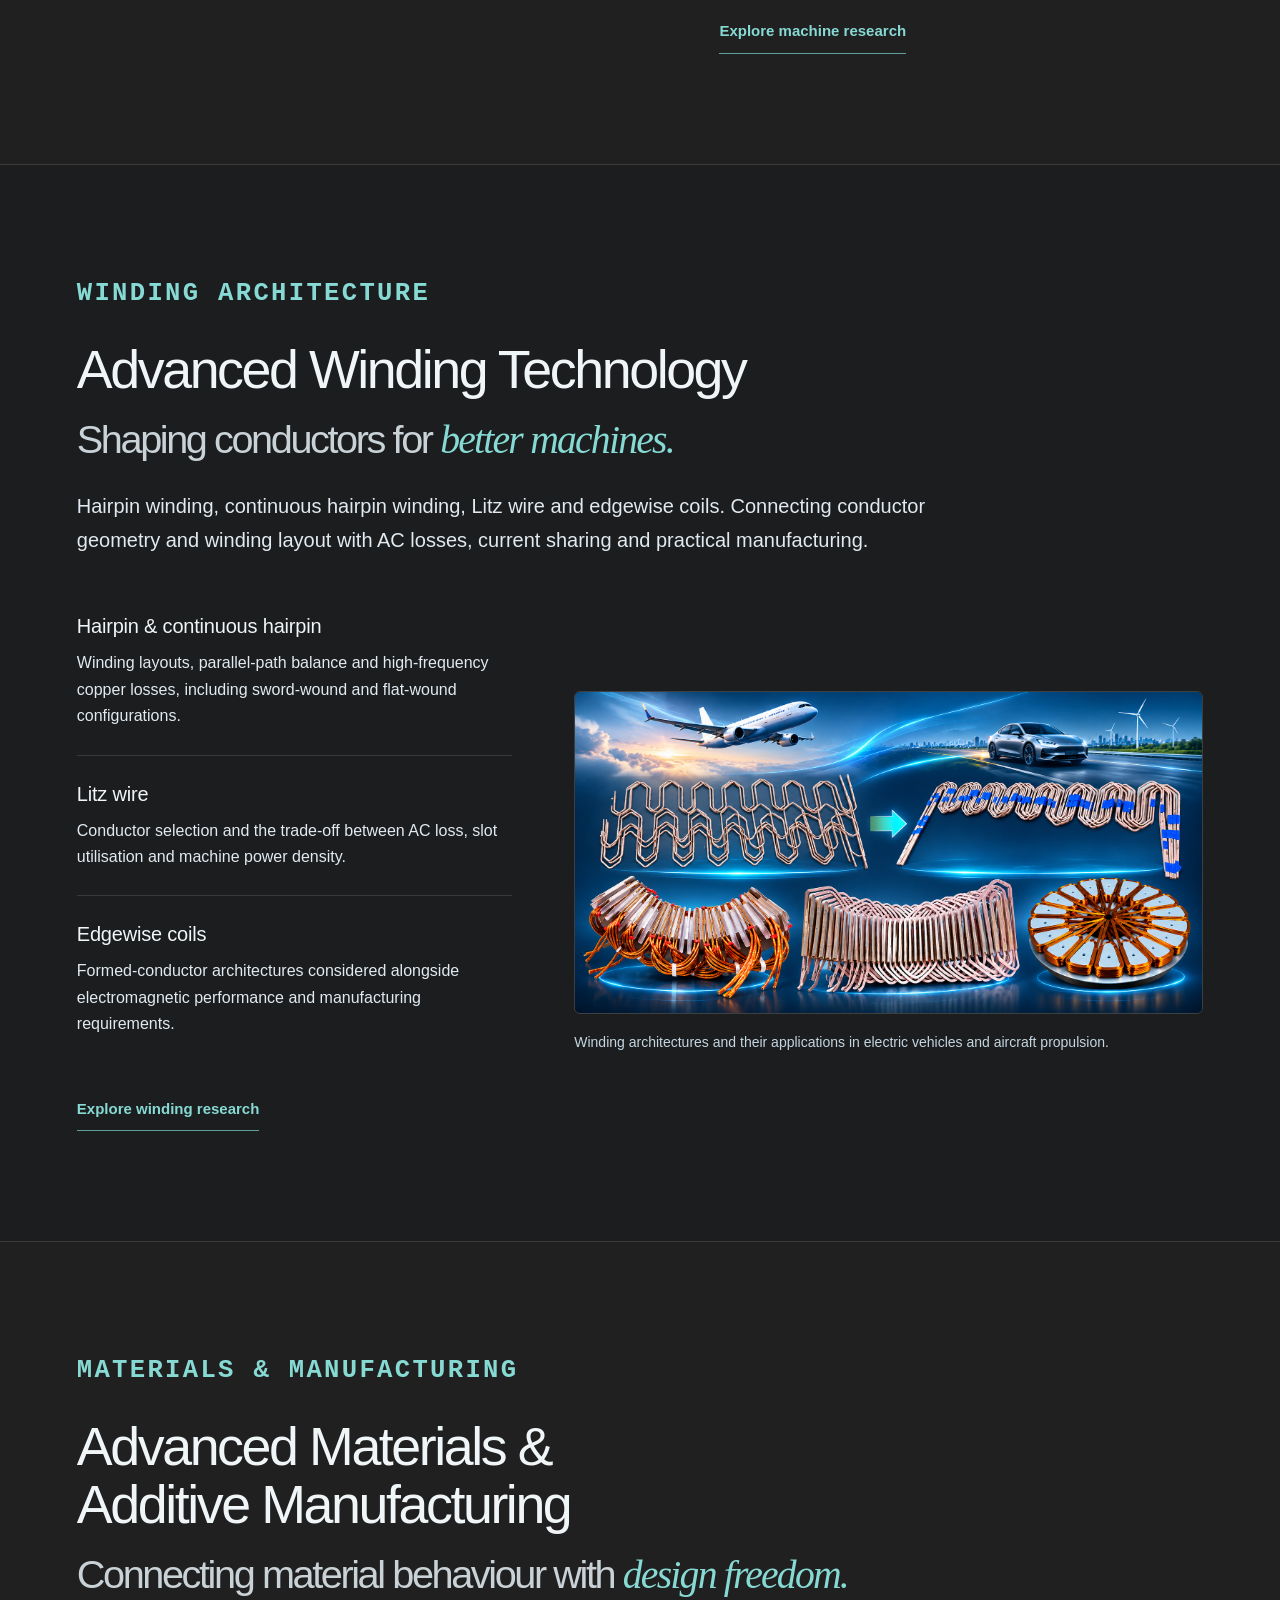
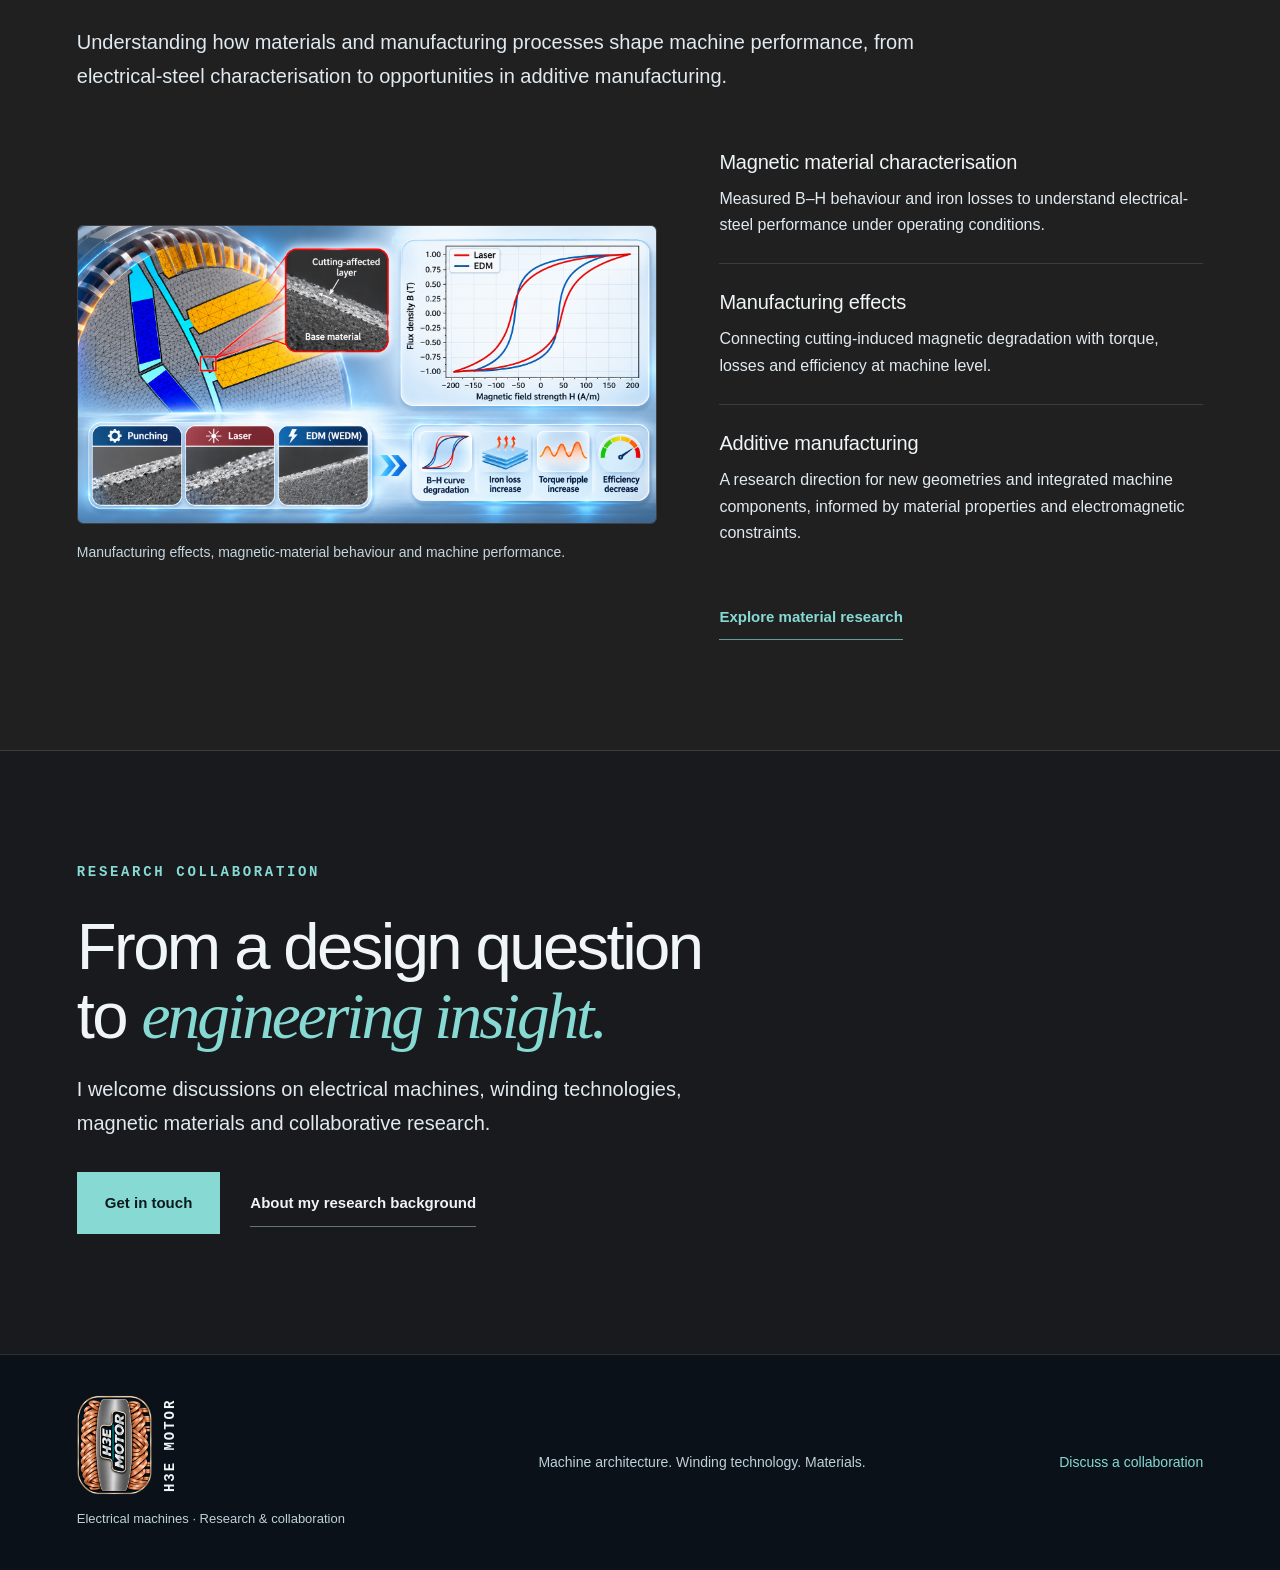
==== commit 63b3ad20: "Use approved vertical emblem without header wordmark" ====
--- a/index.html
+++ b/index.html
@@ -1,9 +1,9 @@
 <!DOCTYPE html>
-<html lang="en"><head><meta charset="utf-8"><meta content="width=device-width,initial-scale=1" name="viewport"><title>Home | Electrical Machines Research</title><meta content="Advanced electrical machines, winding technology, materials and additive manufacturing for electrified transport and robotics." name="description"><link href="style.css" rel="stylesheet"><link href="design.css?v=20261127-column" rel="stylesheet"><script defer="" src="navigation.js"></script></head><body class="technology-home"><a class="skip" href="#main">Skip to content</a><header class="site-header"><nav aria-label="Main navigation" class="site-nav"><div class="nav-group nav-left"><a aria-current="page" href="index.html">Home</a><a href="about.html">About</a><a href="research.html">Research</a></div><a aria-label="H3E Motor home" class="brand" href="index.html"><img class="stator-emblem" src="h3e-stator-emblem.webp" alt="" width="1086" height="1448"><span class="brand-name">H3E MOTOR</span></a><button aria-controls="mobile-navigation" aria-expanded="false" class="menu-toggle" type="button">Menu<span aria-hidden="true">☰</span></button><div class="nav-group nav-right"><a href="news.html">News</a><a href="achievements.html">Achievements</a><a href="publications.html">Publications</a><a href="contact.html">Contact</a></div><div class="mobile-navigation" hidden="" id="mobile-navigation"><a aria-current="page" href="index.html">Home</a><a href="about.html">About</a><a href="research.html">Research</a><a href="news.html">News</a><a href="achievements.html">Achievements</a><a href="publications.html">Publications</a><a href="contact.html">Contact</a></div></nav></header><main class="home-main" id="main">
+<html lang="en"><head><meta charset="utf-8"><meta content="width=device-width,initial-scale=1" name="viewport"><title>Home | Electrical Machines Research</title><meta content="Advanced electrical machines, winding technology, materials and additive manufacturing for electrified transport and robotics." name="description"><link href="style.css" rel="stylesheet"><link href="design.css?v=20261127-column" rel="stylesheet"><script defer="" src="navigation.js"></script></head><body class="technology-home"><a class="skip" href="#main">Skip to content</a><header class="site-header"><nav aria-label="Main navigation" class="site-nav"><div class="nav-group nav-left"><a aria-current="page" href="index.html">Home</a><a href="about.html">About</a><a href="research.html">Research</a></div><a aria-label="H3E Motor home" class="brand" href="index.html"><img class="stator-emblem" src="h3e-vertical-nameplate.webp" alt="" width="1086" height="1448"></a><button aria-controls="mobile-navigation" aria-expanded="false" class="menu-toggle" type="button">Menu<span aria-hidden="true">☰</span></button><div class="nav-group nav-right"><a href="news.html">News</a><a href="achievements.html">Achievements</a><a href="publications.html">Publications</a><a href="contact.html">Contact</a></div><div class="mobile-navigation" hidden="" id="mobile-navigation"><a aria-current="page" href="index.html">Home</a><a href="about.html">About</a><a href="research.html">Research</a><a href="news.html">News</a><a href="achievements.html">Achievements</a><a href="publications.html">Publications</a><a href="contact.html">Contact</a></div></nav></header><main class="home-main" id="main">
 <section aria-labelledby="home-title" class="technology-hero"><div aria-hidden="true" class="hero-grid"></div><div class="hero-container"><div class="hero-text"><h1 id="home-title"><span class="headline-first">Electrical Machines for</span><em>Future Transport.</em></h1><p class="hero-intro">Connecting machine architecture, advanced windings and magnetic materials for electric vehicles, aircraft propulsion and robotics.</p><div class="hero-actions"><a class="action-primary" href="#machines">Explore the technology</a><a class="action-text" href="publications.html">Selected research</a></div></div><figure class="hero-art"><img alt="Concept illustration of an aircraft propulsion motor with a cooling jacket and an aircraft in the background" fetchpriority="high" height="1086" src="hero-motor-cutout.png" width="1448"></figure></div></section>
 
 <section aria-labelledby="machines-title" class="technology-section" id="machines"><div class="section-intro"><p class="overline">Machine architecture</p><h2 id="machines-title">Advanced Electrical Machines<span>New architectures for <em>electric motor design.</em></span></h2><p class="section-lead">Designing electrical machines for electric vehicles, aircraft propulsion and robot joint applications. The research spans SPM, IPMSM, PMa-SynRM, FI-IPMSM and VFI-IPMSM topologies.</p></div><div class="technology-layout"><figure class="research-figure"><a aria-label="Open the full machines illustration" href="machine-architecture.png" rel="noopener" target="_blank"><img alt="Concept illustration of advanced permanent magnet motor architectures and rotor topologies for EV and aircraft applications" height="941" loading="lazy" src="machine-architecture.png" width="1672"></a><figcaption>Advanced motor architectures and rotor topologies for electric vehicle and aircraft applications.</figcaption></figure><div class="technology-detail"><p class="overline">Selected applications</p><ul class="project-list"><li><strong>1 MW</strong><div><h3>Aircraft electric propulsion</h3><p>Surface-mounted permanent magnet machines with a five-stage Halbach array.</p></div></li><li><strong>200 kW</strong><div><h3>High-speed generation</h3><p>Micro-turbine generators designed for high-speed operation.</p></div></li><li><strong>150 kW</strong><div><h3>Electric vehicle traction</h3><p>IPMSM and axial-flux permanent magnet traction motor architectures.</p></div></li></ul><a class="underlined-link" href="research.html#machine-research">Explore machine research</a></div></div></section>
 <section aria-labelledby="windings-title" class="technology-section winding-section" id="windings"><div class="section-intro"><p class="overline">Winding architecture</p><h2 id="windings-title">Advanced Winding Technology<span>Shaping conductors for <em>better machines.</em></span></h2><p class="section-lead">Hairpin winding, continuous hairpin winding, Litz wire and edgewise coils. Connecting conductor geometry and winding layout with AC losses, current sharing and practical manufacturing.</p></div><div class="technology-layout reverse"><div class="technology-detail"><div class="topic-lines"><div><h3>Hairpin &amp; continuous hairpin</h3><p>Winding layouts, parallel-path balance and high-frequency copper losses, including sword-wound and flat-wound configurations.</p></div><div><h3>Litz wire</h3><p>Conductor selection and the trade-off between AC loss, slot utilisation and machine power density.</p></div><div><h3>Edgewise coils</h3><p>Formed-conductor architectures considered alongside electromagnetic performance and manufacturing requirements.</p></div></div><a class="underlined-link" href="research.html#winding-research">Explore winding research</a></div><figure class="research-figure wide-photo"><a aria-label="Open the full windings illustration" href="winding-architecture.png" rel="noopener" target="_blank"><img alt="Concept illustration of hairpin, continuous hairpin and formed winding technologies with aircraft and electric vehicle applications" height="897" loading="lazy" src="winding-architecture.png" width="1754"></a><figcaption>Winding architectures and their applications in electric vehicles and aircraft propulsion.</figcaption></figure></div></section>
 <section aria-labelledby="materials-title" class="technology-section" id="materials"><div class="section-intro"><p class="overline">Materials &amp; manufacturing</p><h2 id="materials-title">Advanced Materials &amp;<br>Additive Manufacturing<span>Connecting material behaviour with <em>design freedom.</em></span></h2><p class="section-lead">Understanding how materials and manufacturing processes shape machine performance, from electrical-steel characterisation to opportunities in additive manufacturing.</p></div><div class="technology-layout"><figure class="research-figure plot"><a aria-label="Open the full materials illustration" href="materials-manufacturing.png" rel="noopener" target="_blank"><img alt="Concept illustration of manufacturing effects in electrical steel, with punching, laser cutting, EDM and schematic B–H curves" height="897" loading="lazy" src="materials-manufacturing.png" width="1752"></a><figcaption>Manufacturing effects, magnetic-material behaviour and machine performance.</figcaption></figure><div class="technology-detail"><div class="topic-lines"><div><h3>Magnetic material characterisation</h3><p>Measured B–H behaviour and iron losses to understand electrical-steel performance under operating conditions.</p></div><div><h3>Manufacturing effects</h3><p>Connecting cutting-induced magnetic degradation with torque, losses and efficiency at machine level.</p></div><div><h3>Additive manufacturing</h3><p>A research direction for new geometries and integrated machine components, informed by material properties and electromagnetic constraints.</p></div></div><a class="underlined-link" href="research.html#material-research">Explore material research</a></div></div></section>
 <section class="collaboration-panel"><p class="overline">Research collaboration</p><h2>From a design question<br>to <em>engineering insight.</em></h2><p>I welcome discussions on electrical machines, winding technologies, magnetic materials and collaborative research.</p><a class="action-primary" href="contact.html">Get in touch</a><a class="action-text" href="about.html">About my research background</a></section>
-</main><footer class="site-footer"><a class="footer-brand" href="index.html"><span class="footer-brand-lockup"><img class="stator-emblem" src="h3e-stator-emblem.webp" alt="" width="1086" height="1448"><span class="brand-name">H3E MOTOR</span></span><span>Electrical machines · Research &amp; collaboration</span></a><p>Machine architecture. Winding technology. Materials.</p><a href="contact.html">Discuss a collaboration</a></footer></body></html>
+</main><footer class="site-footer"><a class="footer-brand" href="index.html"><span class="footer-brand-lockup"><img class="stator-emblem" src="h3e-vertical-nameplate.webp" alt="" width="1086" height="1448"><span class="brand-name">H3E MOTOR</span></span><span>Electrical machines · Research &amp; collaboration</span></a><p>Machine architecture. Winding technology. Materials.</p><a href="contact.html">Discuss a collaboration</a></footer></body></html>
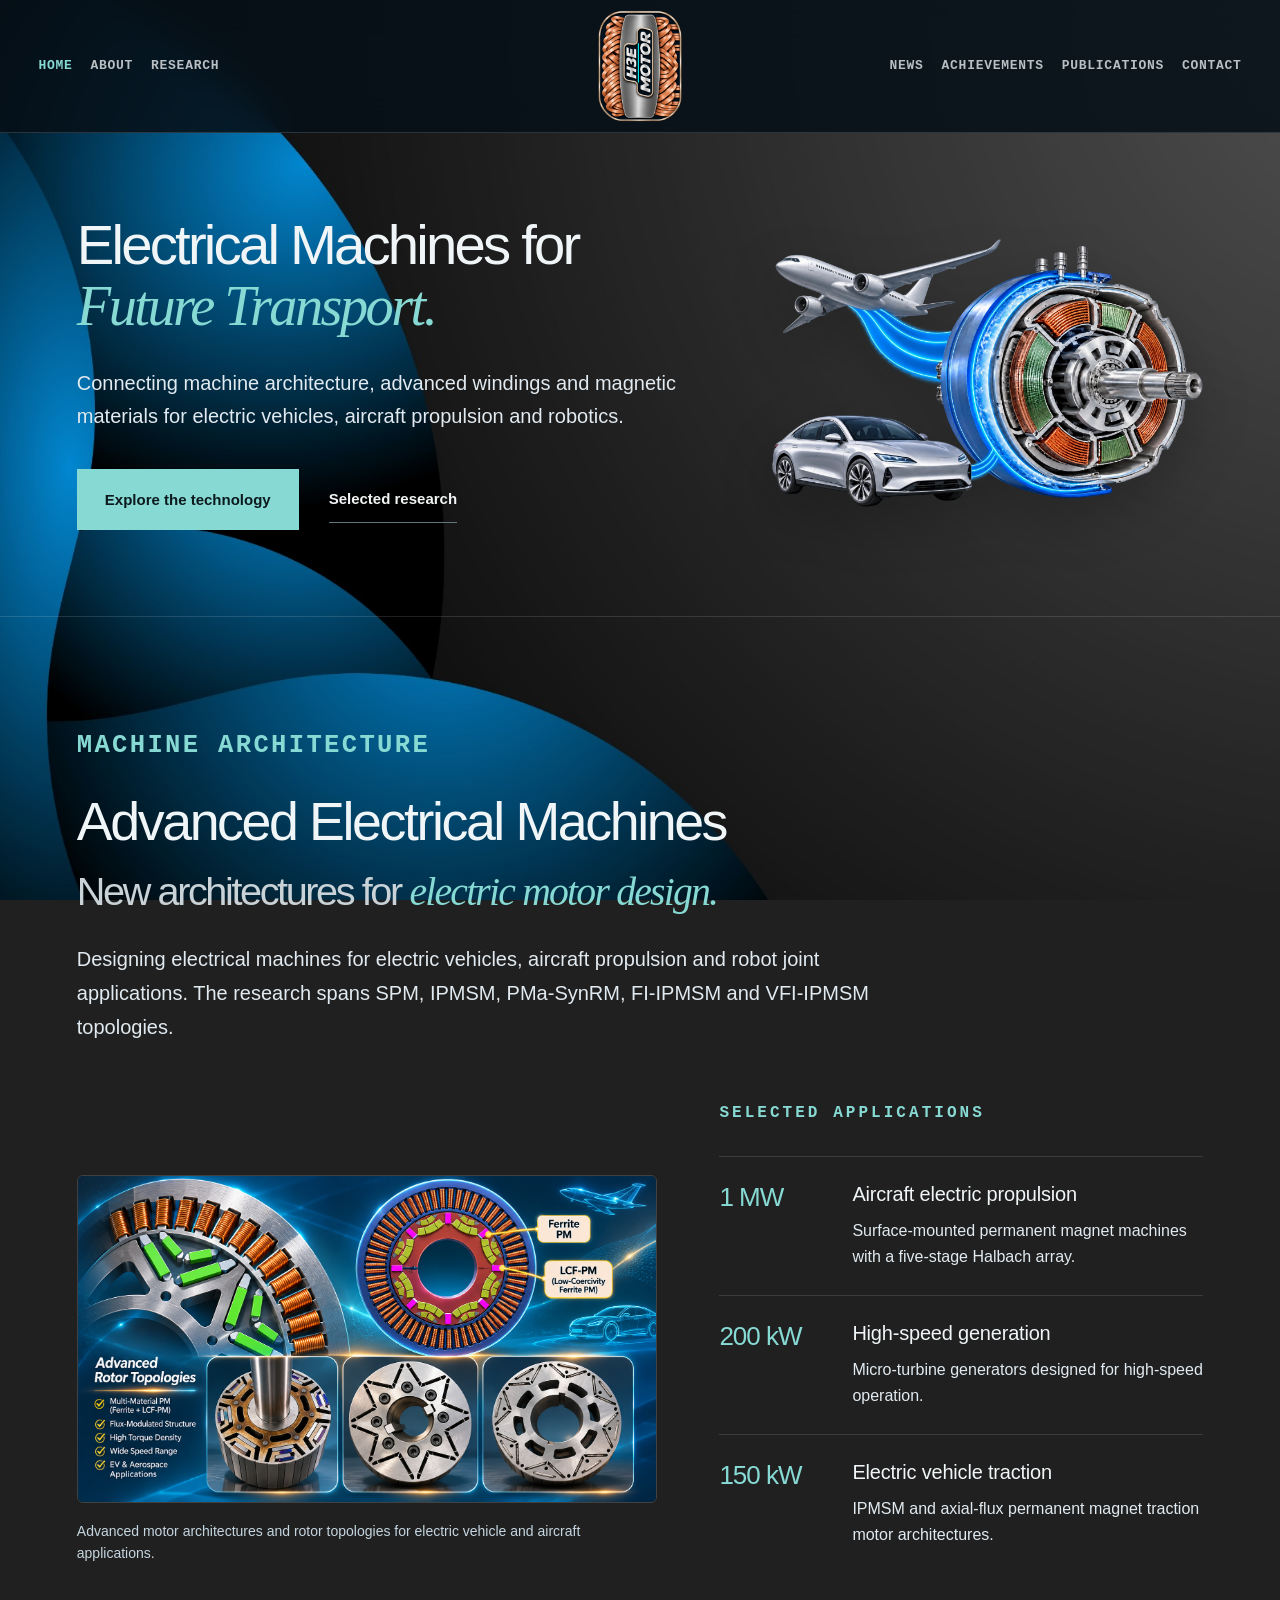
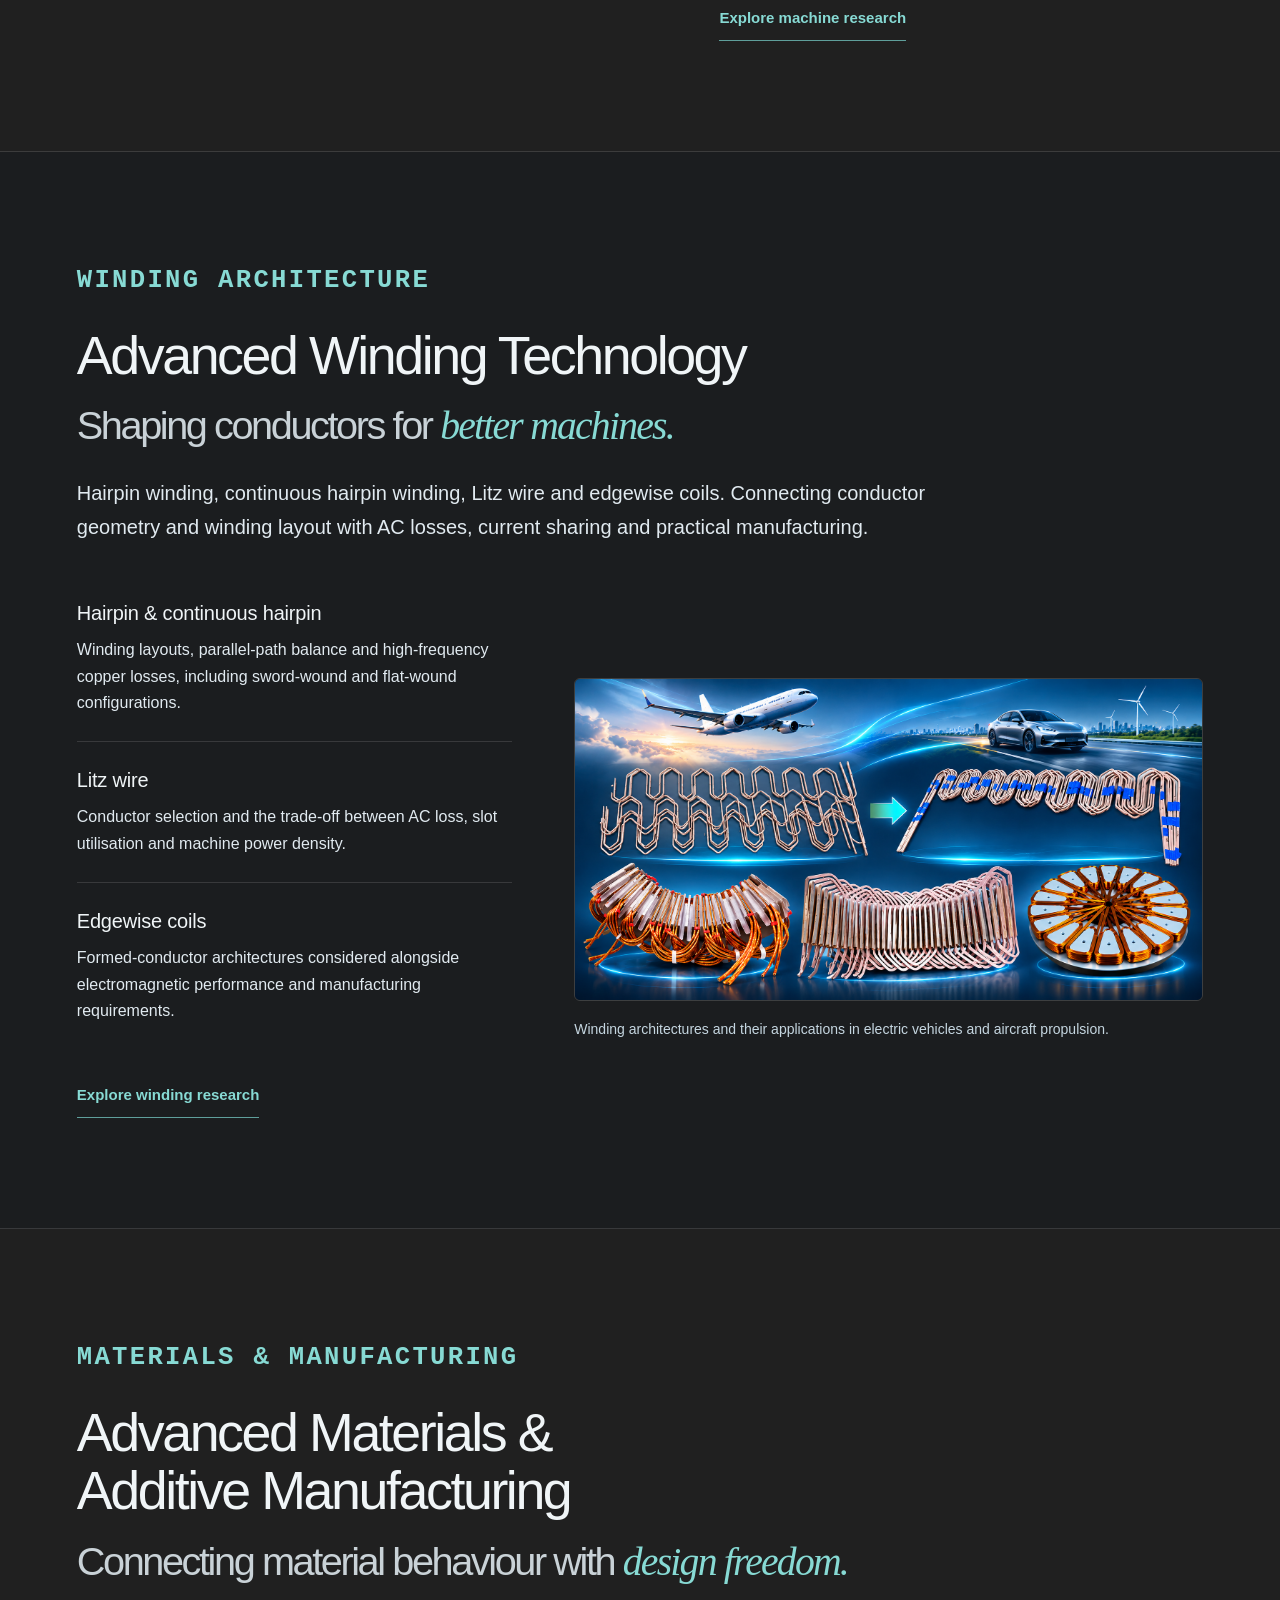
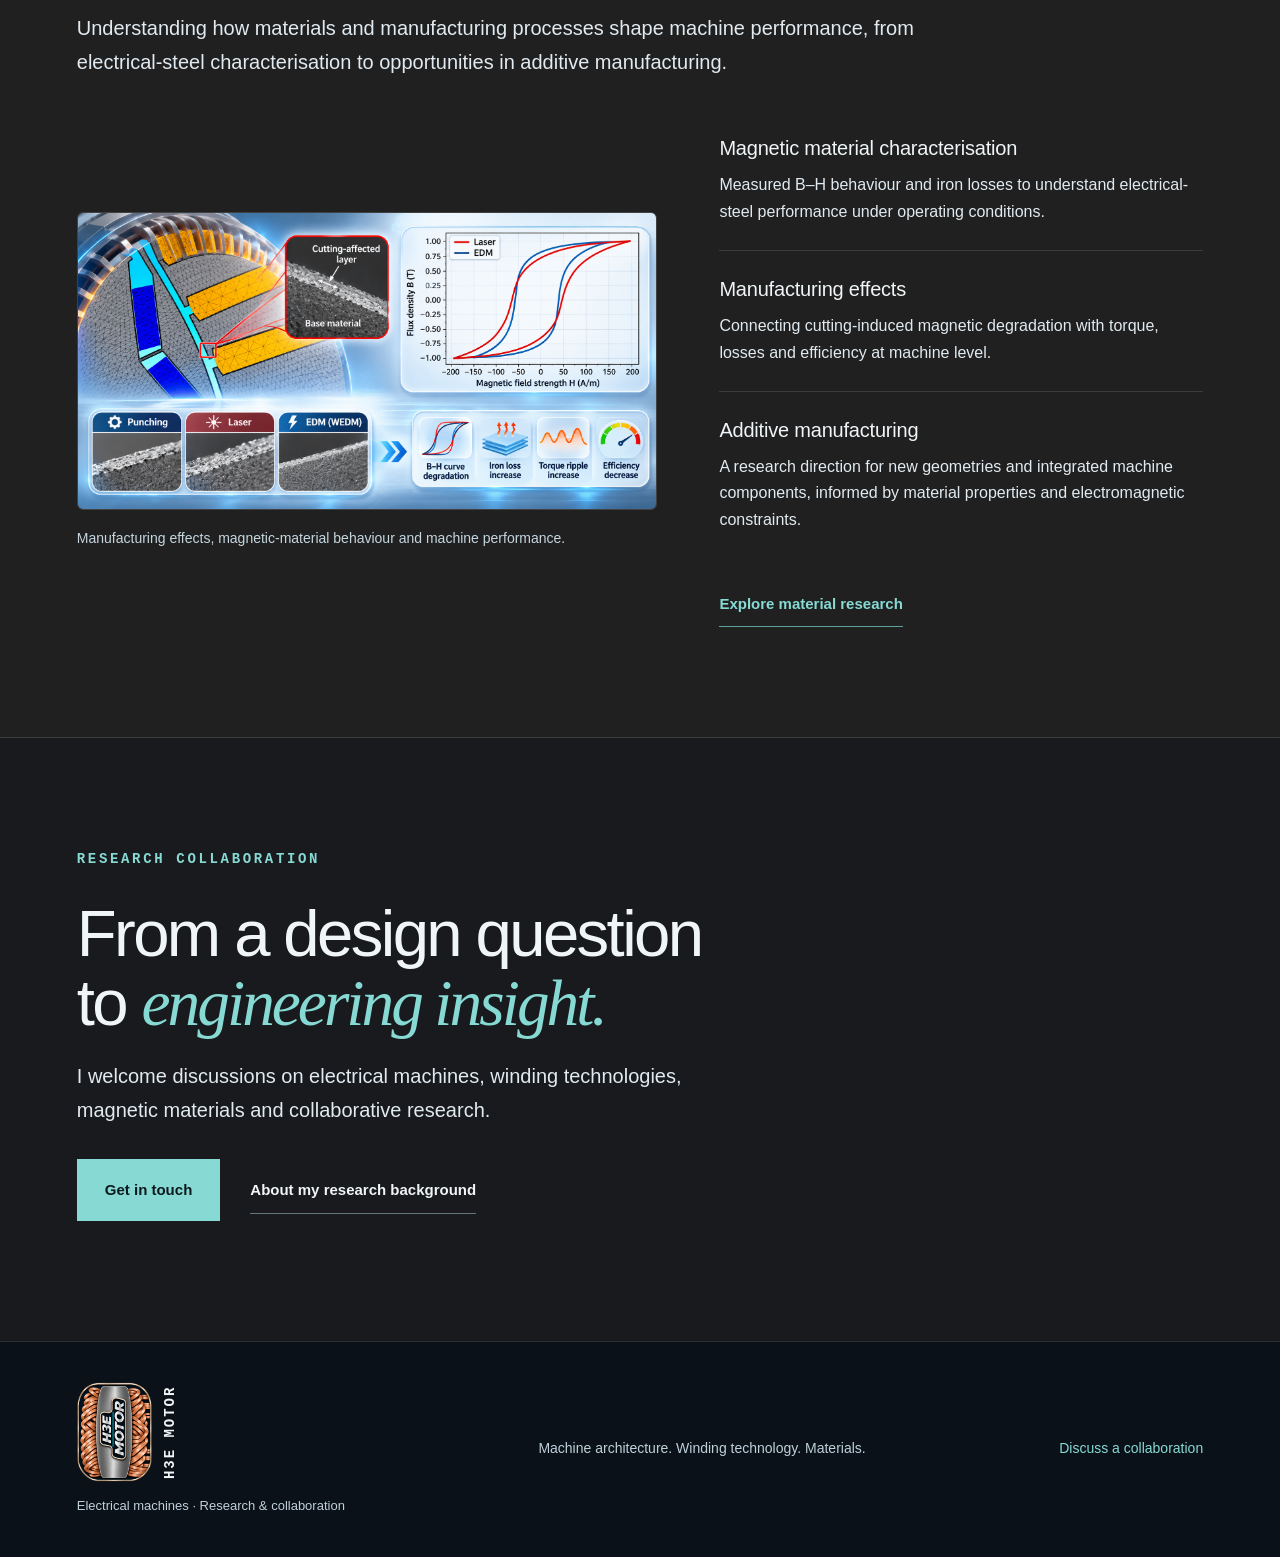
==== commit 58f51603: "Enlarge aircraft and add EV to homepage image" ====
--- a/index.html
+++ b/index.html
@@ -1,6 +1,6 @@
 <!DOCTYPE html>
 <html lang="en"><head><meta charset="utf-8"><meta content="width=device-width,initial-scale=1" name="viewport"><title>Home | Electrical Machines Research</title><meta content="Advanced electrical machines, winding technology, materials and additive manufacturing for electrified transport and robotics." name="description"><link href="style.css" rel="stylesheet"><link href="design.css?v=20261127-column" rel="stylesheet"><script defer="" src="navigation.js"></script></head><body class="technology-home"><a class="skip" href="#main">Skip to content</a><header class="site-header"><nav aria-label="Main navigation" class="site-nav"><div class="nav-group nav-left"><a aria-current="page" href="index.html">Home</a><a href="about.html">About</a><a href="research.html">Research</a></div><a aria-label="H3E Motor home" class="brand" href="index.html"><img class="stator-emblem" src="h3e-vertical-nameplate.webp" alt="" width="1086" height="1448"></a><button aria-controls="mobile-navigation" aria-expanded="false" class="menu-toggle" type="button">Menu<span aria-hidden="true">☰</span></button><div class="nav-group nav-right"><a href="news.html">News</a><a href="achievements.html">Achievements</a><a href="publications.html">Publications</a><a href="contact.html">Contact</a></div><div class="mobile-navigation" hidden="" id="mobile-navigation"><a aria-current="page" href="index.html">Home</a><a href="about.html">About</a><a href="research.html">Research</a><a href="news.html">News</a><a href="achievements.html">Achievements</a><a href="publications.html">Publications</a><a href="contact.html">Contact</a></div></nav></header><main class="home-main" id="main">
-<section aria-labelledby="home-title" class="technology-hero"><div aria-hidden="true" class="hero-grid"></div><div class="hero-container"><div class="hero-text"><h1 id="home-title"><span class="headline-first">Electrical Machines for</span><em>Future Transport.</em></h1><p class="hero-intro">Connecting machine architecture, advanced windings and magnetic materials for electric vehicles, aircraft propulsion and robotics.</p><div class="hero-actions"><a class="action-primary" href="#machines">Explore the technology</a><a class="action-text" href="publications.html">Selected research</a></div></div><figure class="hero-art"><img alt="Concept illustration of an aircraft propulsion motor with a cooling jacket and an aircraft in the background" fetchpriority="high" height="1086" src="hero-motor-cutout.png" width="1448"></figure></div></section>
+<section aria-labelledby="home-title" class="technology-hero"><div aria-hidden="true" class="hero-grid"></div><div class="hero-container"><div class="hero-text"><h1 id="home-title"><span class="headline-first">Electrical Machines for</span><em>Future Transport.</em></h1><p class="hero-intro">Connecting machine architecture, advanced windings and magnetic materials for electric vehicles, aircraft propulsion and robotics.</p><div class="hero-actions"><a class="action-primary" href="#machines">Explore the technology</a><a class="action-text" href="publications.html">Selected research</a></div></div><figure class="hero-art"><img src="hero-aircraft-ev-motor.webp" alt="Electrical machine cutaway with an aircraft above left and an electric vehicle below left" width="1536" height="1024"></figure></div></section>
 
 <section aria-labelledby="machines-title" class="technology-section" id="machines"><div class="section-intro"><p class="overline">Machine architecture</p><h2 id="machines-title">Advanced Electrical Machines<span>New architectures for <em>electric motor design.</em></span></h2><p class="section-lead">Designing electrical machines for electric vehicles, aircraft propulsion and robot joint applications. The research spans SPM, IPMSM, PMa-SynRM, FI-IPMSM and VFI-IPMSM topologies.</p></div><div class="technology-layout"><figure class="research-figure"><a aria-label="Open the full machines illustration" href="machine-architecture.png" rel="noopener" target="_blank"><img alt="Concept illustration of advanced permanent magnet motor architectures and rotor topologies for EV and aircraft applications" height="941" loading="lazy" src="machine-architecture.png" width="1672"></a><figcaption>Advanced motor architectures and rotor topologies for electric vehicle and aircraft applications.</figcaption></figure><div class="technology-detail"><p class="overline">Selected applications</p><ul class="project-list"><li><strong>1 MW</strong><div><h3>Aircraft electric propulsion</h3><p>Surface-mounted permanent magnet machines with a five-stage Halbach array.</p></div></li><li><strong>200 kW</strong><div><h3>High-speed generation</h3><p>Micro-turbine generators designed for high-speed operation.</p></div></li><li><strong>150 kW</strong><div><h3>Electric vehicle traction</h3><p>IPMSM and axial-flux permanent magnet traction motor architectures.</p></div></li></ul><a class="underlined-link" href="research.html#machine-research">Explore machine research</a></div></div></section>
 <section aria-labelledby="windings-title" class="technology-section winding-section" id="windings"><div class="section-intro"><p class="overline">Winding architecture</p><h2 id="windings-title">Advanced Winding Technology<span>Shaping conductors for <em>better machines.</em></span></h2><p class="section-lead">Hairpin winding, continuous hairpin winding, Litz wire and edgewise coils. Connecting conductor geometry and winding layout with AC losses, current sharing and practical manufacturing.</p></div><div class="technology-layout reverse"><div class="technology-detail"><div class="topic-lines"><div><h3>Hairpin &amp; continuous hairpin</h3><p>Winding layouts, parallel-path balance and high-frequency copper losses, including sword-wound and flat-wound configurations.</p></div><div><h3>Litz wire</h3><p>Conductor selection and the trade-off between AC loss, slot utilisation and machine power density.</p></div><div><h3>Edgewise coils</h3><p>Formed-conductor architectures considered alongside electromagnetic performance and manufacturing requirements.</p></div></div><a class="underlined-link" href="research.html#winding-research">Explore winding research</a></div><figure class="research-figure wide-photo"><a aria-label="Open the full windings illustration" href="winding-architecture.png" rel="noopener" target="_blank"><img alt="Concept illustration of hairpin, continuous hairpin and formed winding technologies with aircraft and electric vehicle applications" height="897" loading="lazy" src="winding-architecture.png" width="1754"></a><figcaption>Winding architectures and their applications in electric vehicles and aircraft propulsion.</figcaption></figure></div></section>
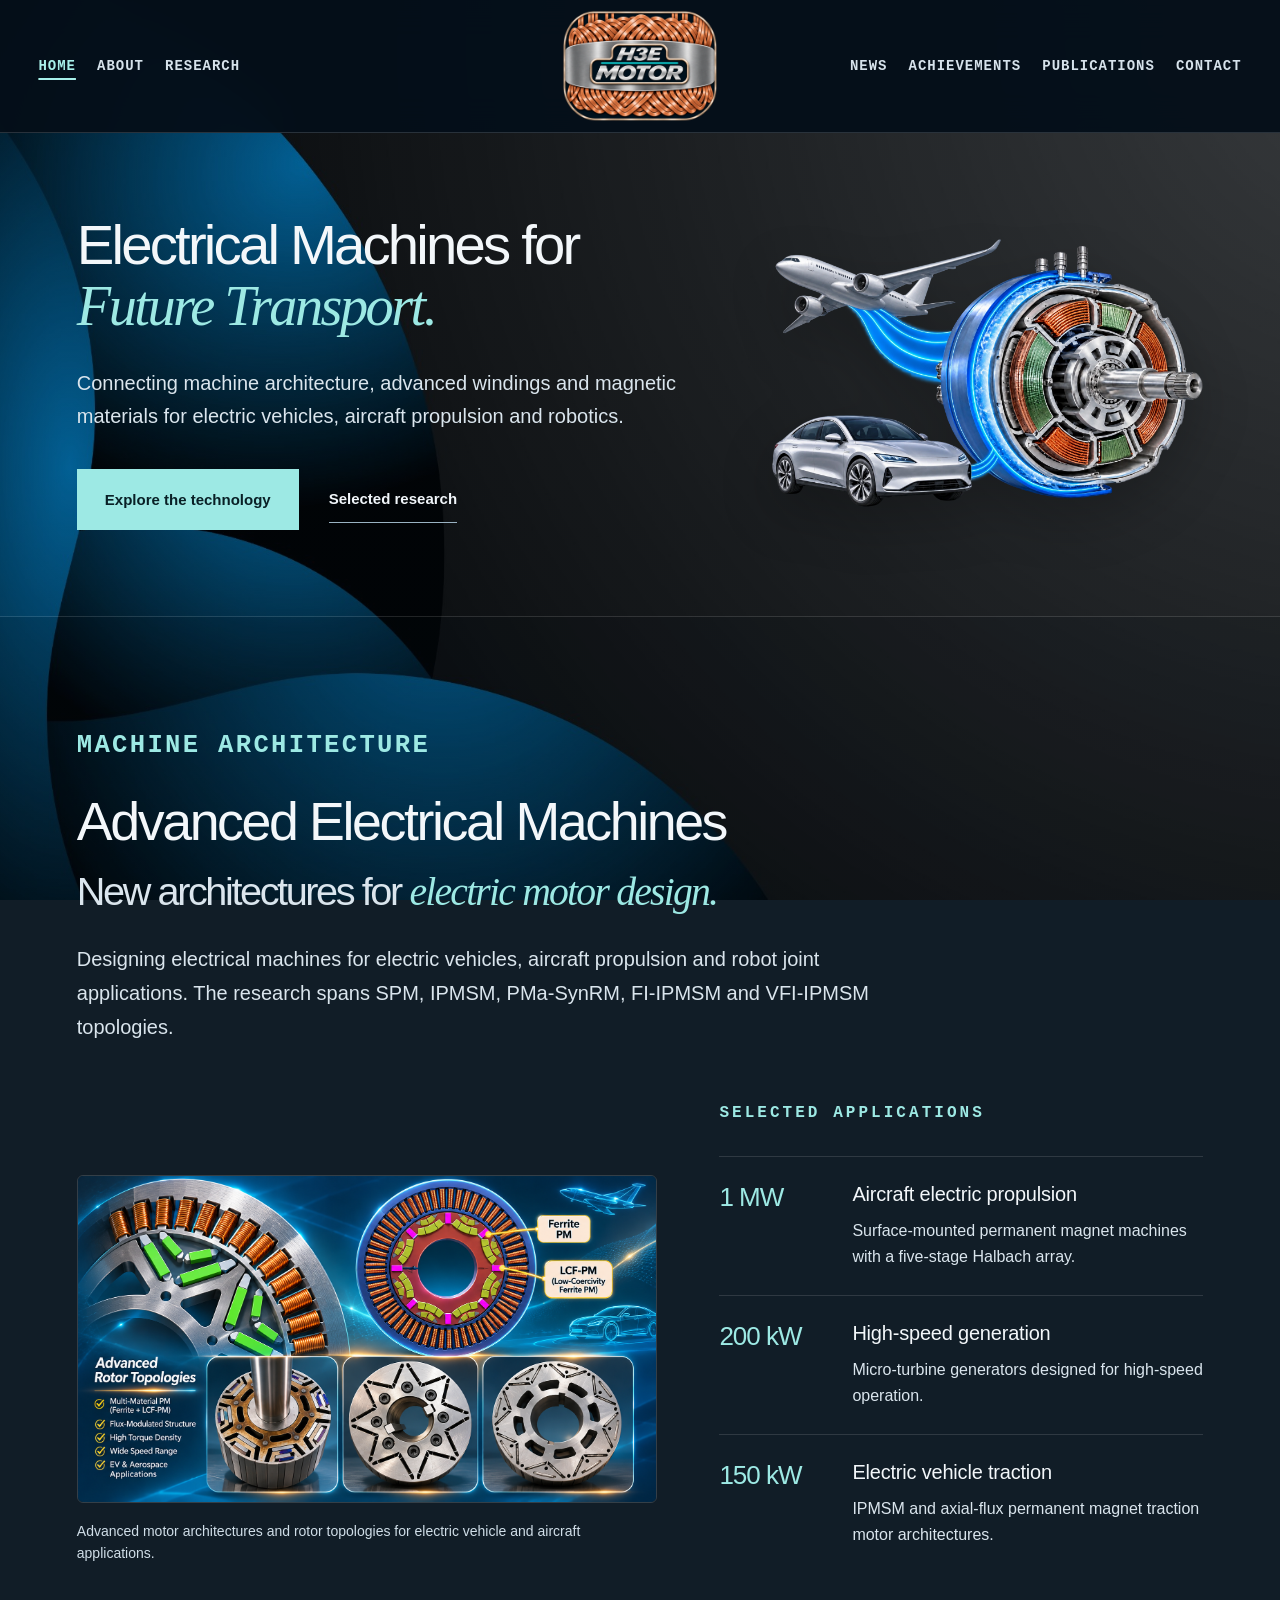
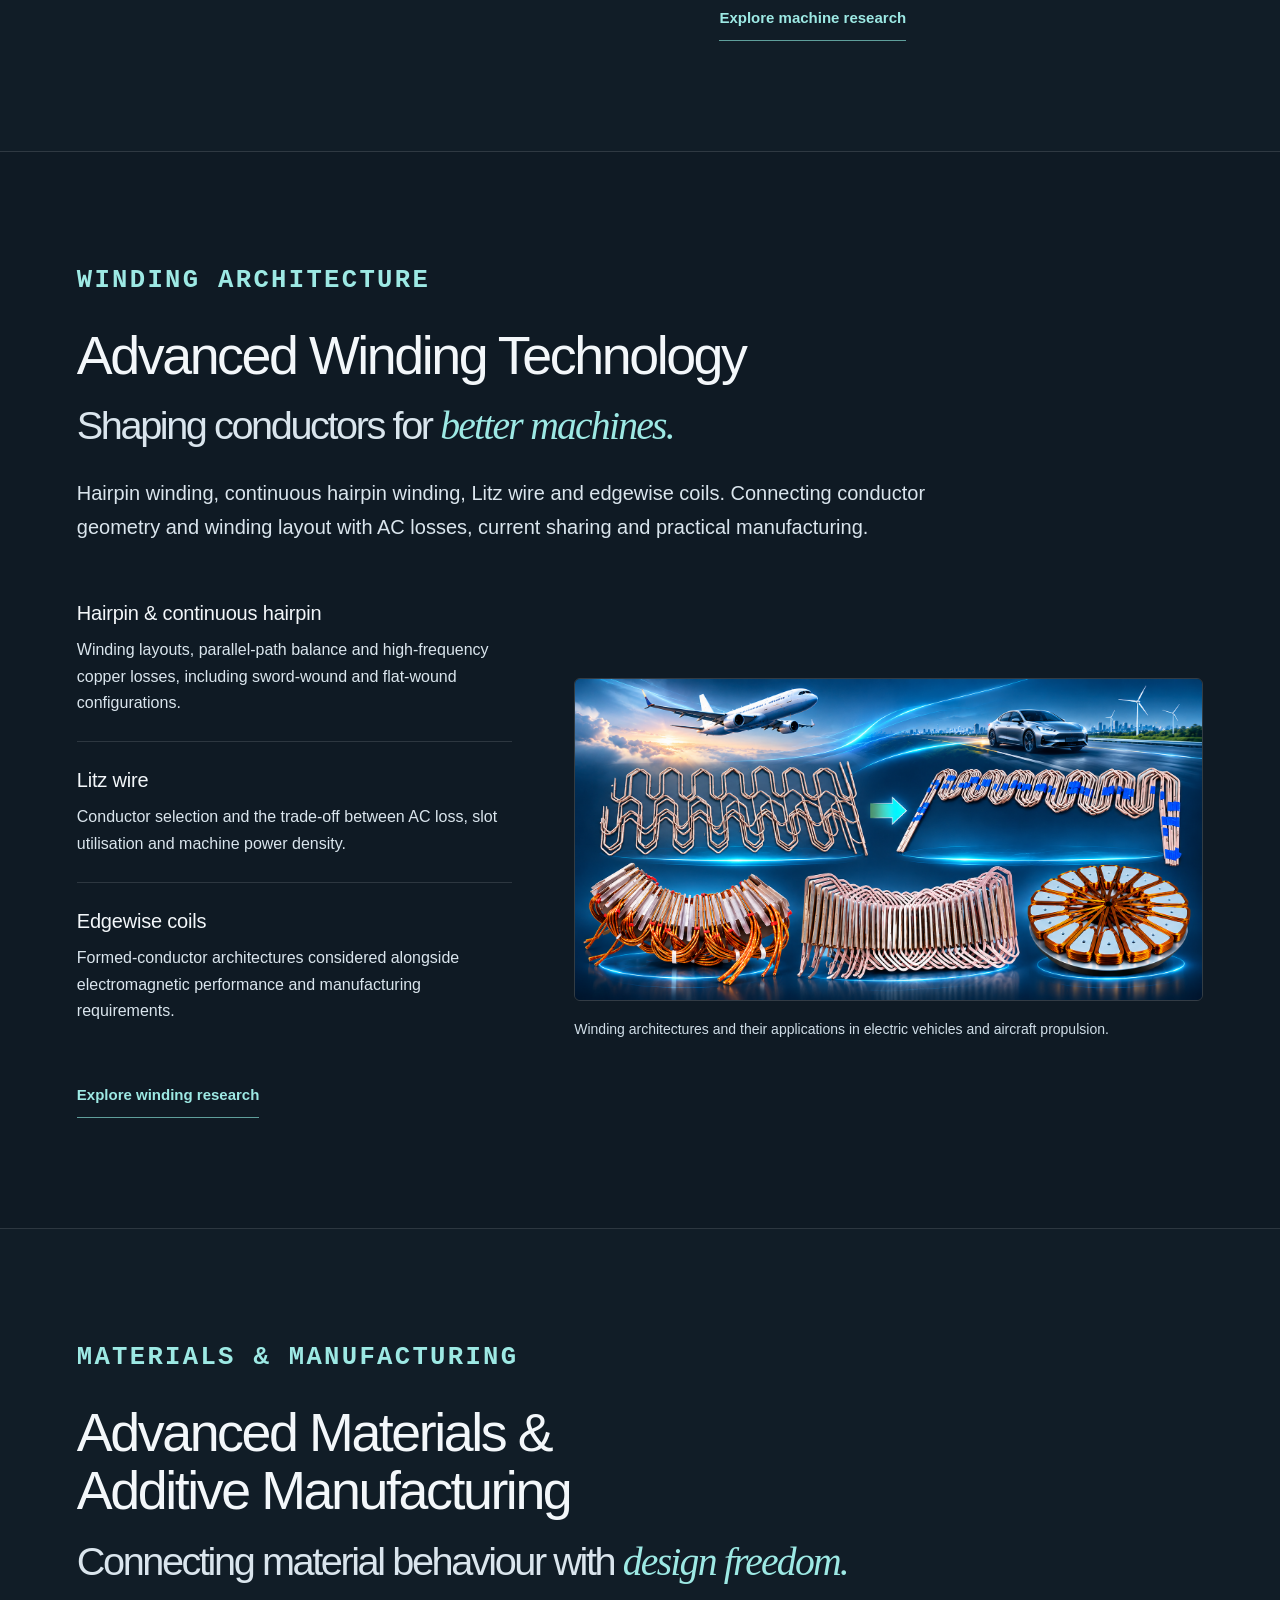
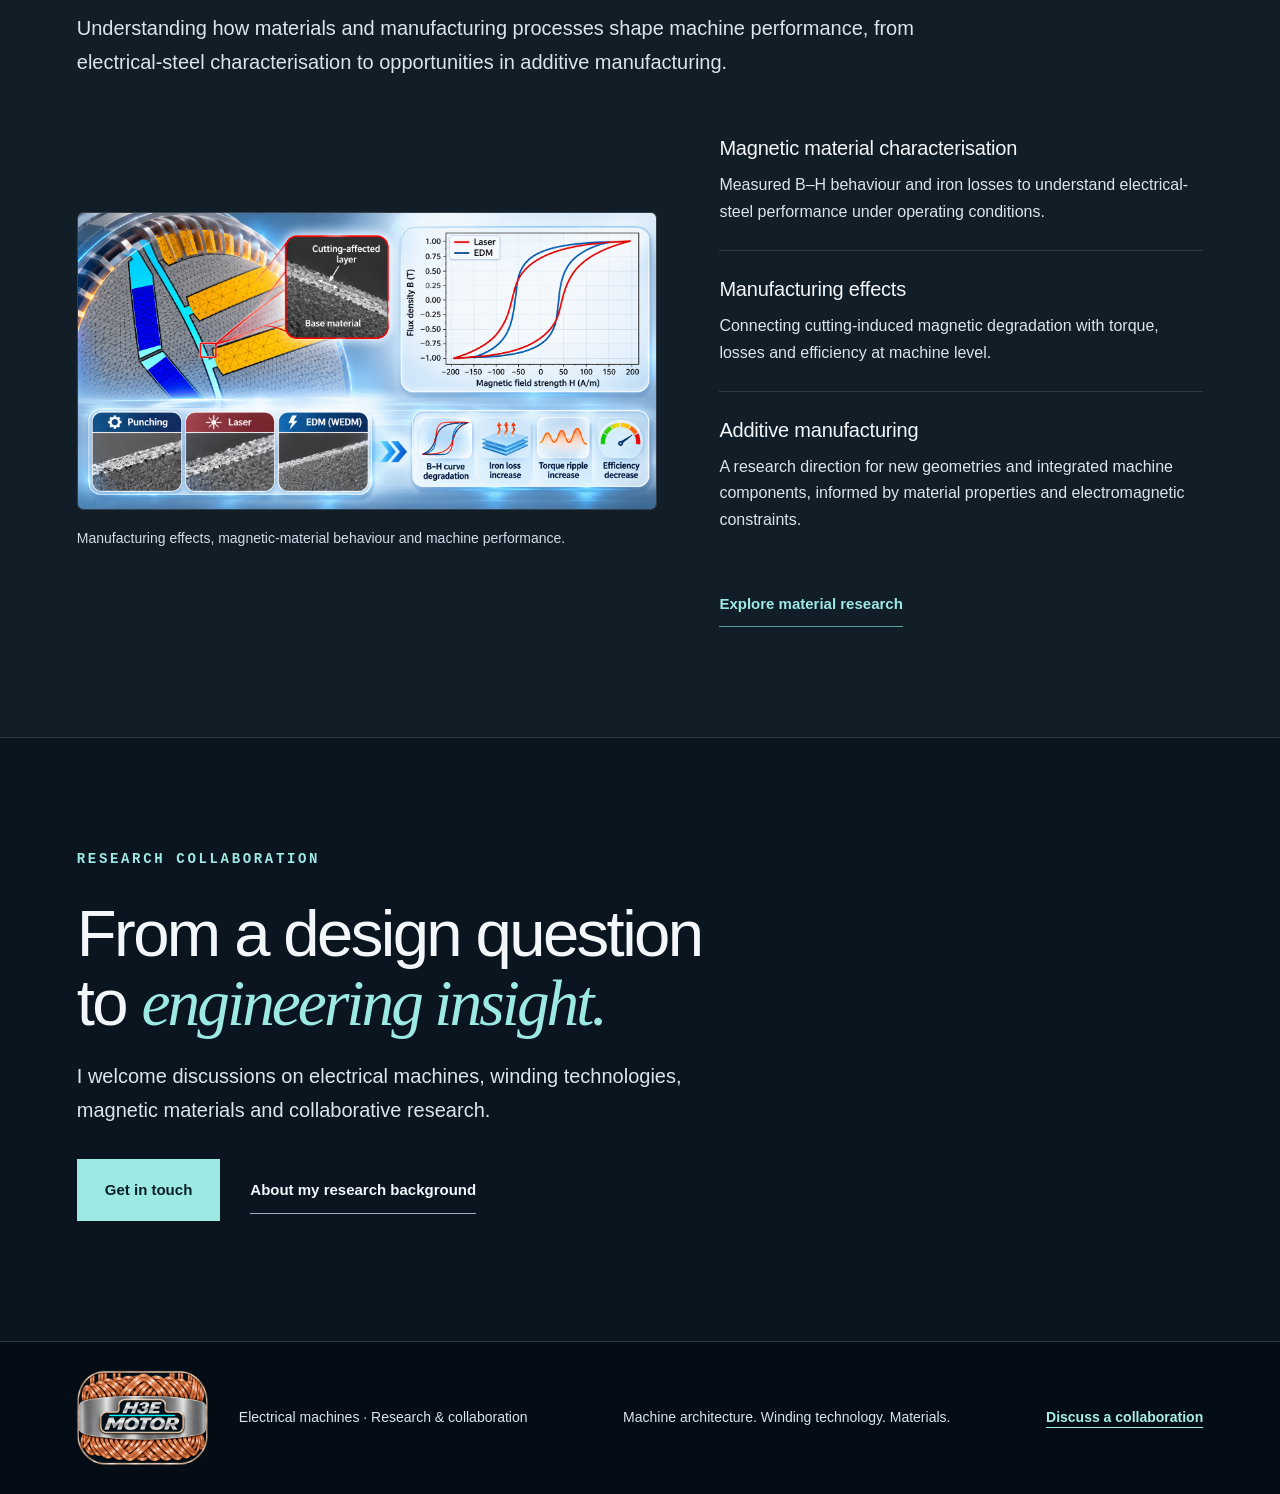
==== commit 25e2e35f: "Refine site branding, contrast and academic content" ====
--- a/index.html
+++ b/index.html
@@ -1,9 +1,9 @@
 <!DOCTYPE html>
-<html lang="en"><head><meta charset="utf-8"><meta content="width=device-width,initial-scale=1" name="viewport"><title>Home | Electrical Machines Research</title><meta content="Advanced electrical machines, winding technology, materials and additive manufacturing for electrified transport and robotics." name="description"><link href="style.css" rel="stylesheet"><link href="design.css?v=20261127-column" rel="stylesheet"><script defer="" src="navigation.js"></script></head><body class="technology-home"><a class="skip" href="#main">Skip to content</a><header class="site-header"><nav aria-label="Main navigation" class="site-nav"><div class="nav-group nav-left"><a aria-current="page" href="index.html">Home</a><a href="about.html">About</a><a href="research.html">Research</a></div><a aria-label="H3E Motor home" class="brand" href="index.html"><img class="stator-emblem" src="h3e-vertical-nameplate.webp" alt="" width="1086" height="1448"></a><button aria-controls="mobile-navigation" aria-expanded="false" class="menu-toggle" type="button">Menu<span aria-hidden="true">☰</span></button><div class="nav-group nav-right"><a href="news.html">News</a><a href="achievements.html">Achievements</a><a href="publications.html">Publications</a><a href="contact.html">Contact</a></div><div class="mobile-navigation" hidden="" id="mobile-navigation"><a aria-current="page" href="index.html">Home</a><a href="about.html">About</a><a href="research.html">Research</a><a href="news.html">News</a><a href="achievements.html">Achievements</a><a href="publications.html">Publications</a><a href="contact.html">Contact</a></div></nav></header><main class="home-main" id="main">
+<html lang="en"><head><meta charset="utf-8"><meta content="width=device-width,initial-scale=1" name="viewport"><title>Home | H3E Motor</title><meta name="description" content="Electrical machine design, advanced winding technology and magnetic materials for electrified transport. Research by Dr Anh Thanh Huynh."><link href="style.css" rel="stylesheet"><link href="design.css?v=20261128-polish" rel="stylesheet"><script defer="" src="navigation.js"></script><meta name="theme-color" content="#07131f"></head><body class="technology-home"><a class="skip" href="#main">Skip to content</a><header class="site-header"><nav aria-label="Main navigation" class="site-nav"><div class="nav-group nav-left"><a aria-current="page" href="index.html">Home</a><a href="about.html">About</a><a href="research.html">Research</a></div><a aria-label="H3E Motor home" class="brand" href="index.html"><img class="site-logo" src="h3e-horizontal-logo.webp" alt="" width="1467" height="1072"></a><button aria-controls="mobile-navigation" aria-expanded="false" class="menu-toggle" type="button">Menu<span aria-hidden="true">☰</span></button><div class="nav-group nav-right"><a href="news.html">News</a><a href="achievements.html">Achievements</a><a href="publications.html">Publications</a><a href="contact.html">Contact</a></div><div class="mobile-navigation" hidden="" id="mobile-navigation"><a aria-current="page" href="index.html">Home</a><a href="about.html">About</a><a href="research.html">Research</a><a href="news.html">News</a><a href="achievements.html">Achievements</a><a href="publications.html">Publications</a><a href="contact.html">Contact</a></div></nav></header><main class="home-main" id="main">
 <section aria-labelledby="home-title" class="technology-hero"><div aria-hidden="true" class="hero-grid"></div><div class="hero-container"><div class="hero-text"><h1 id="home-title"><span class="headline-first">Electrical Machines for</span><em>Future Transport.</em></h1><p class="hero-intro">Connecting machine architecture, advanced windings and magnetic materials for electric vehicles, aircraft propulsion and robotics.</p><div class="hero-actions"><a class="action-primary" href="#machines">Explore the technology</a><a class="action-text" href="publications.html">Selected research</a></div></div><figure class="hero-art"><img src="hero-aircraft-ev-motor.webp" alt="Electrical machine cutaway with an aircraft above left and an electric vehicle below left" width="1536" height="1024"></figure></div></section>
 
 <section aria-labelledby="machines-title" class="technology-section" id="machines"><div class="section-intro"><p class="overline">Machine architecture</p><h2 id="machines-title">Advanced Electrical Machines<span>New architectures for <em>electric motor design.</em></span></h2><p class="section-lead">Designing electrical machines for electric vehicles, aircraft propulsion and robot joint applications. The research spans SPM, IPMSM, PMa-SynRM, FI-IPMSM and VFI-IPMSM topologies.</p></div><div class="technology-layout"><figure class="research-figure"><a aria-label="Open the full machines illustration" href="machine-architecture.png" rel="noopener" target="_blank"><img alt="Concept illustration of advanced permanent magnet motor architectures and rotor topologies for EV and aircraft applications" height="941" loading="lazy" src="machine-architecture.png" width="1672"></a><figcaption>Advanced motor architectures and rotor topologies for electric vehicle and aircraft applications.</figcaption></figure><div class="technology-detail"><p class="overline">Selected applications</p><ul class="project-list"><li><strong>1 MW</strong><div><h3>Aircraft electric propulsion</h3><p>Surface-mounted permanent magnet machines with a five-stage Halbach array.</p></div></li><li><strong>200 kW</strong><div><h3>High-speed generation</h3><p>Micro-turbine generators designed for high-speed operation.</p></div></li><li><strong>150 kW</strong><div><h3>Electric vehicle traction</h3><p>IPMSM and axial-flux permanent magnet traction motor architectures.</p></div></li></ul><a class="underlined-link" href="research.html#machine-research">Explore machine research</a></div></div></section>
 <section aria-labelledby="windings-title" class="technology-section winding-section" id="windings"><div class="section-intro"><p class="overline">Winding architecture</p><h2 id="windings-title">Advanced Winding Technology<span>Shaping conductors for <em>better machines.</em></span></h2><p class="section-lead">Hairpin winding, continuous hairpin winding, Litz wire and edgewise coils. Connecting conductor geometry and winding layout with AC losses, current sharing and practical manufacturing.</p></div><div class="technology-layout reverse"><div class="technology-detail"><div class="topic-lines"><div><h3>Hairpin &amp; continuous hairpin</h3><p>Winding layouts, parallel-path balance and high-frequency copper losses, including sword-wound and flat-wound configurations.</p></div><div><h3>Litz wire</h3><p>Conductor selection and the trade-off between AC loss, slot utilisation and machine power density.</p></div><div><h3>Edgewise coils</h3><p>Formed-conductor architectures considered alongside electromagnetic performance and manufacturing requirements.</p></div></div><a class="underlined-link" href="research.html#winding-research">Explore winding research</a></div><figure class="research-figure wide-photo"><a aria-label="Open the full windings illustration" href="winding-architecture.png" rel="noopener" target="_blank"><img alt="Concept illustration of hairpin, continuous hairpin and formed winding technologies with aircraft and electric vehicle applications" height="897" loading="lazy" src="winding-architecture.png" width="1754"></a><figcaption>Winding architectures and their applications in electric vehicles and aircraft propulsion.</figcaption></figure></div></section>
 <section aria-labelledby="materials-title" class="technology-section" id="materials"><div class="section-intro"><p class="overline">Materials &amp; manufacturing</p><h2 id="materials-title">Advanced Materials &amp;<br>Additive Manufacturing<span>Connecting material behaviour with <em>design freedom.</em></span></h2><p class="section-lead">Understanding how materials and manufacturing processes shape machine performance, from electrical-steel characterisation to opportunities in additive manufacturing.</p></div><div class="technology-layout"><figure class="research-figure plot"><a aria-label="Open the full materials illustration" href="materials-manufacturing.png" rel="noopener" target="_blank"><img alt="Concept illustration of manufacturing effects in electrical steel, with punching, laser cutting, EDM and schematic B–H curves" height="897" loading="lazy" src="materials-manufacturing.png" width="1752"></a><figcaption>Manufacturing effects, magnetic-material behaviour and machine performance.</figcaption></figure><div class="technology-detail"><div class="topic-lines"><div><h3>Magnetic material characterisation</h3><p>Measured B–H behaviour and iron losses to understand electrical-steel performance under operating conditions.</p></div><div><h3>Manufacturing effects</h3><p>Connecting cutting-induced magnetic degradation with torque, losses and efficiency at machine level.</p></div><div><h3>Additive manufacturing</h3><p>A research direction for new geometries and integrated machine components, informed by material properties and electromagnetic constraints.</p></div></div><a class="underlined-link" href="research.html#material-research">Explore material research</a></div></div></section>
 <section class="collaboration-panel"><p class="overline">Research collaboration</p><h2>From a design question<br>to <em>engineering insight.</em></h2><p>I welcome discussions on electrical machines, winding technologies, magnetic materials and collaborative research.</p><a class="action-primary" href="contact.html">Get in touch</a><a class="action-text" href="about.html">About my research background</a></section>
-</main><footer class="site-footer"><a class="footer-brand" href="index.html"><span class="footer-brand-lockup"><img class="stator-emblem" src="h3e-vertical-nameplate.webp" alt="" width="1086" height="1448"><span class="brand-name">H3E MOTOR</span></span><span>Electrical machines · Research &amp; collaboration</span></a><p>Machine architecture. Winding technology. Materials.</p><a href="contact.html">Discuss a collaboration</a></footer></body></html>
+</main><footer class="site-footer"><a class="footer-logo" href="index.html" aria-label="H3E Motor home"><img class="site-logo" src="h3e-horizontal-logo.webp" alt="" width="1467" height="1072"></a><div class="footer-content"><span>Electrical machines · Research &amp; collaboration</span><p>Machine architecture. Winding technology. Materials.</p><a href="contact.html">Discuss a collaboration</a></div></footer></body></html>
--- a/design.css
+++ b/design.css
@@ -86,3 +86,76 @@
 .footer-brand-lockup .brand-name{height:100px;font-size:14px;letter-spacing:.14em}
 @media(max-width:1150px){.site-nav{display:flex;min-height:120px;padding-top:10px;padding-bottom:10px}.brand .stator-emblem{width:75px;height:100px}.brand .brand-name{height:100px;font-size:14px;letter-spacing:.14em}}
 @media(max-width:540px){.site-nav{min-height:112px;padding-top:8px;padding-bottom:8px}.brand .stator-emblem{width:72px;height:96px}.brand .brand-name{height:96px;font-size:14px;letter-spacing:.1em}.brand{gap:7px}}
+
+/* November 2026: unified horizontal identity, contrast and editorial polish. */
+:root{--ink:#e8eff4;--muted:#dae5ed;--accent:#9de9e4;--teal:#9de9e4;--soft:#dae5ed;--line:#ffffff30}
+body,body.technology-home{background-color:#13202a;background-image:linear-gradient(rgba(3,12,20,.32),rgba(3,12,20,.32)),url('site-background.png');background-position:center top;background-size:cover;background-attachment:fixed;color:var(--ink)}
+.site-header{background:rgba(5,15,25,.96);border-bottom:1px solid #ffffff25}
+.site-nav{grid-template-columns:minmax(0,1fr) 180px minmax(0,1fr);min-height:132px;gap:24px;padding-top:10px;padding-bottom:10px}
+.brand{gap:0;line-height:0}
+.brand .site-logo{display:block;width:154px;height:112px;object-fit:contain;max-width:100%}
+.nav-group{gap:clamp(16px,1.65vw,26px)}
+.nav-group a,.mobile-navigation a{color:#d6e2eb;font-size:14px;letter-spacing:.07em}
+.nav-group a[aria-current=page],.mobile-navigation a[aria-current=page]{color:#a8f0ea;text-decoration:underline;text-underline-offset:8px;text-decoration-thickness:2px}
+.nav-group a:hover,.mobile-navigation a:hover{color:#fff}
+.menu-toggle{color:#eef5fa;min-height:44px;cursor:pointer}
+.mobile-navigation{background:#07131f}
+.technology-home p,.technology-home .hero-intro,.section-intro h2>span{color:#dae5ed}
+.technology-home h1,.technology-home h2,.technology-home h3{color:#f3f7fa}
+.technology-home em,.overline{color:#9de9e4!important}
+.technology-section{background:rgba(4,13,22,.12)}
+.winding-section{background:rgba(4,13,22,.28)}
+.section-banner .wrap{max-width:1320px;min-height:200px;padding:50px 6%}
+.section-banner h1{font-size:clamp(44px,5.4vw,72px);font-weight:500;color:#f5f8fb}
+.section-content{background:rgba(5,16,27,.88);padding:60px 6% 76px;border:1px solid #ffffff21;border-top:0;font-size:18px;line-height:1.75}
+.section-content p,.section-content li,.section-content dd{color:#dae5ed}
+.section-content h1,.section-content h2,.section-content h3,.section-content dt{color:#f3f7fa}
+.section-content a:not(.action-primary){color:#a7f0e9;text-decoration:underline;text-decoration-thickness:1px;text-underline-offset:4px}
+.section-content a:hover:not(.action-primary){color:#fff}
+.section-content .eyebrow,.section-content .year,.section-content .event time{color:#a4e9e5}
+.section-content .entry{border-top-color:#ffffff30;padding:30px 0}
+.section-content .entry h2{font-size:clamp(25px,2.5vw,32px)}
+.section-content .subtle,.section-content .pending{color:#c2d1dd;font-size:16px}
+.section-content .badge{background:#123b49;color:#b9f4ef;border-color:#639caa}
+.section-content .chips span{color:#e0ebf2;background:#0b263a;border-color:#628096;font-size:14px}
+.identity-tile{background:linear-gradient(145deg,#12334a,#071724)!important;border:1px solid #617f93!important;color:#e6f0f6!important}
+.identity-tile span{margin-bottom:12px}
+.identity-tile small{color:#d4e4ef!important}
+.profile-overview .profile-name{font-size:clamp(30px,3.4vw,44px);line-height:1.15;letter-spacing:-.035em;margin-bottom:22px}
+.profile-links{gap:10px 22px;font-size:15px;line-height:1.8}
+.event time{display:block;text-transform:none;font-size:14px}
+.event{padding-bottom:14px}
+.event h3{line-height:1.4}
+.event p{font-size:16px}
+.page-intro{max-width:940px}
+.page-intro .lead{font-size:20px;line-height:1.7}
+.publication-group{padding-top:26px;border-top:1px solid #ffffff30}
+.publication-group>h2{font-size:29px}
+.publication h3{font-size:clamp(22px,2.2vw,28px);line-height:1.35;max-width:1000px}
+.publication .year{margin-bottom:12px}
+.publication p{margin-bottom:8px}
+.publication .authors{color:#f0f5f8}
+.publication-link{font-size:16px;overflow-wrap:anywhere}
+.profile-grid{display:grid;grid-template-columns:repeat(2,minmax(0,1fr));gap:20px;margin-top:28px}
+.section-content a.profile-card{display:block;padding:24px;background:#0c2538;border:1px solid #526f83;border-radius:6px;text-decoration:none}
+.profile-card h3{color:#a7f0e9;margin-bottom:9px;font-size:23px}
+.profile-card p{font-size:16px;line-height:1.6;margin:0}
+.section-content a.profile-card:hover{background:#123248;border-color:#94dedc}
+.research-figure figcaption{color:#d0dee8;font-size:14px}
+.collaboration-panel{background:rgba(3,13,23,.55)}
+.action-primary,.section-content .action-primary{background:#9de9e4;color:#092026!important;border-color:#9de9e4;min-height:46px}
+.action-primary:hover{background:#c6f7f2;border-color:#c6f7f2}
+.action-text{color:#f1f6fa;border-bottom-color:#9ab2c2}
+.site-footer{display:flex;align-items:center;justify-content:flex-start;flex-wrap:nowrap;gap:30px;padding:28px 6%;background:rgba(4,13,22,.97);color:#d8e5ee;border-top:1px solid #ffffff2e;font-size:14px}
+.footer-logo{display:block;flex:0 0 132px;line-height:0}
+.footer-logo .site-logo{display:block;width:132px;height:96px;object-fit:contain;max-width:100%}
+.footer-content{display:flex;align-items:center;justify-content:space-between;gap:24px;flex:1;min-width:0;white-space:nowrap;line-height:1.7}
+.footer-content p{margin:0!important;color:#d8e5ee}
+.footer-content>a{color:#a7f0e9;text-decoration:underline;text-underline-offset:5px;font-weight:600}
+.footer-content>a:hover{color:#fff}
+.skip:focus{background:#a7f0e9;color:#07131f;padding:10px 16px}
+a:focus-visible,button:focus-visible{outline:3px solid #a7f0e9;outline-offset:5px}
+@media(max-width:1200px){.site-nav{display:flex;justify-content:space-between;align-items:center;flex-wrap:wrap;min-height:116px;padding:10px 6%;gap:0}.nav-group{display:none}.menu-toggle{display:flex;align-items:center;gap:14px;padding:8px 0;background:none;border:0;font:14px/1.5 var(--mono);letter-spacing:.12em;text-transform:uppercase}.mobile-navigation{display:grid;grid-template-columns:1fr 1fr;gap:22px 30px;padding:26px 0 12px;width:100%;border-top:1px solid #ffffff2e;margin-top:16px}.brand .site-logo{width:132px;height:96px}.site-footer{flex-direction:column;align-items:center;gap:18px}.footer-logo{flex-basis:auto}.footer-content{width:100%;justify-content:center;flex-wrap:wrap;white-space:normal;gap:10px 26px;text-align:center}}
+@media(max-width:700px){.section-content{padding:40px 6% 52px;font-size:17px;background:rgba(5,16,27,.92)}.section-banner .wrap{min-height:150px;padding:36px 6%}.section-banner h1{font-size:44px}.profile-grid{grid-template-columns:1fr}.page-intro .lead{font-size:18px}.profile-card{padding:21px}.site-footer{padding:25px 6%}.footer-content{flex-direction:column;gap:10px}.footer-content span,.footer-content p{max-width:100%}.profile-links{font-size:14px}.section-content .entry{padding:25px 0}}
+@media(max-width:540px){.site-nav{min-height:104px;padding-top:8px;padding-bottom:8px}.brand .site-logo{width:121px;height:88px}.footer-logo .site-logo{width:121px;height:88px}.profile-overview .profile-name{font-size:33px}.technology-section .section-intro>.overline{font-size:20px;letter-spacing:.05em}}
+@media print{body,body.technology-home{background:#fff;color:#142a3c}.section-content{background:#fff;color:#142a3c;border:0}.section-content p,.section-content li,.section-content h1,.section-content h2,.section-content h3,.section-content .authors{color:#142a3c}.section-content a{color:#004a66!important}.site-header,.site-footer{display:none}.section-banner h1{color:#142a3c}}
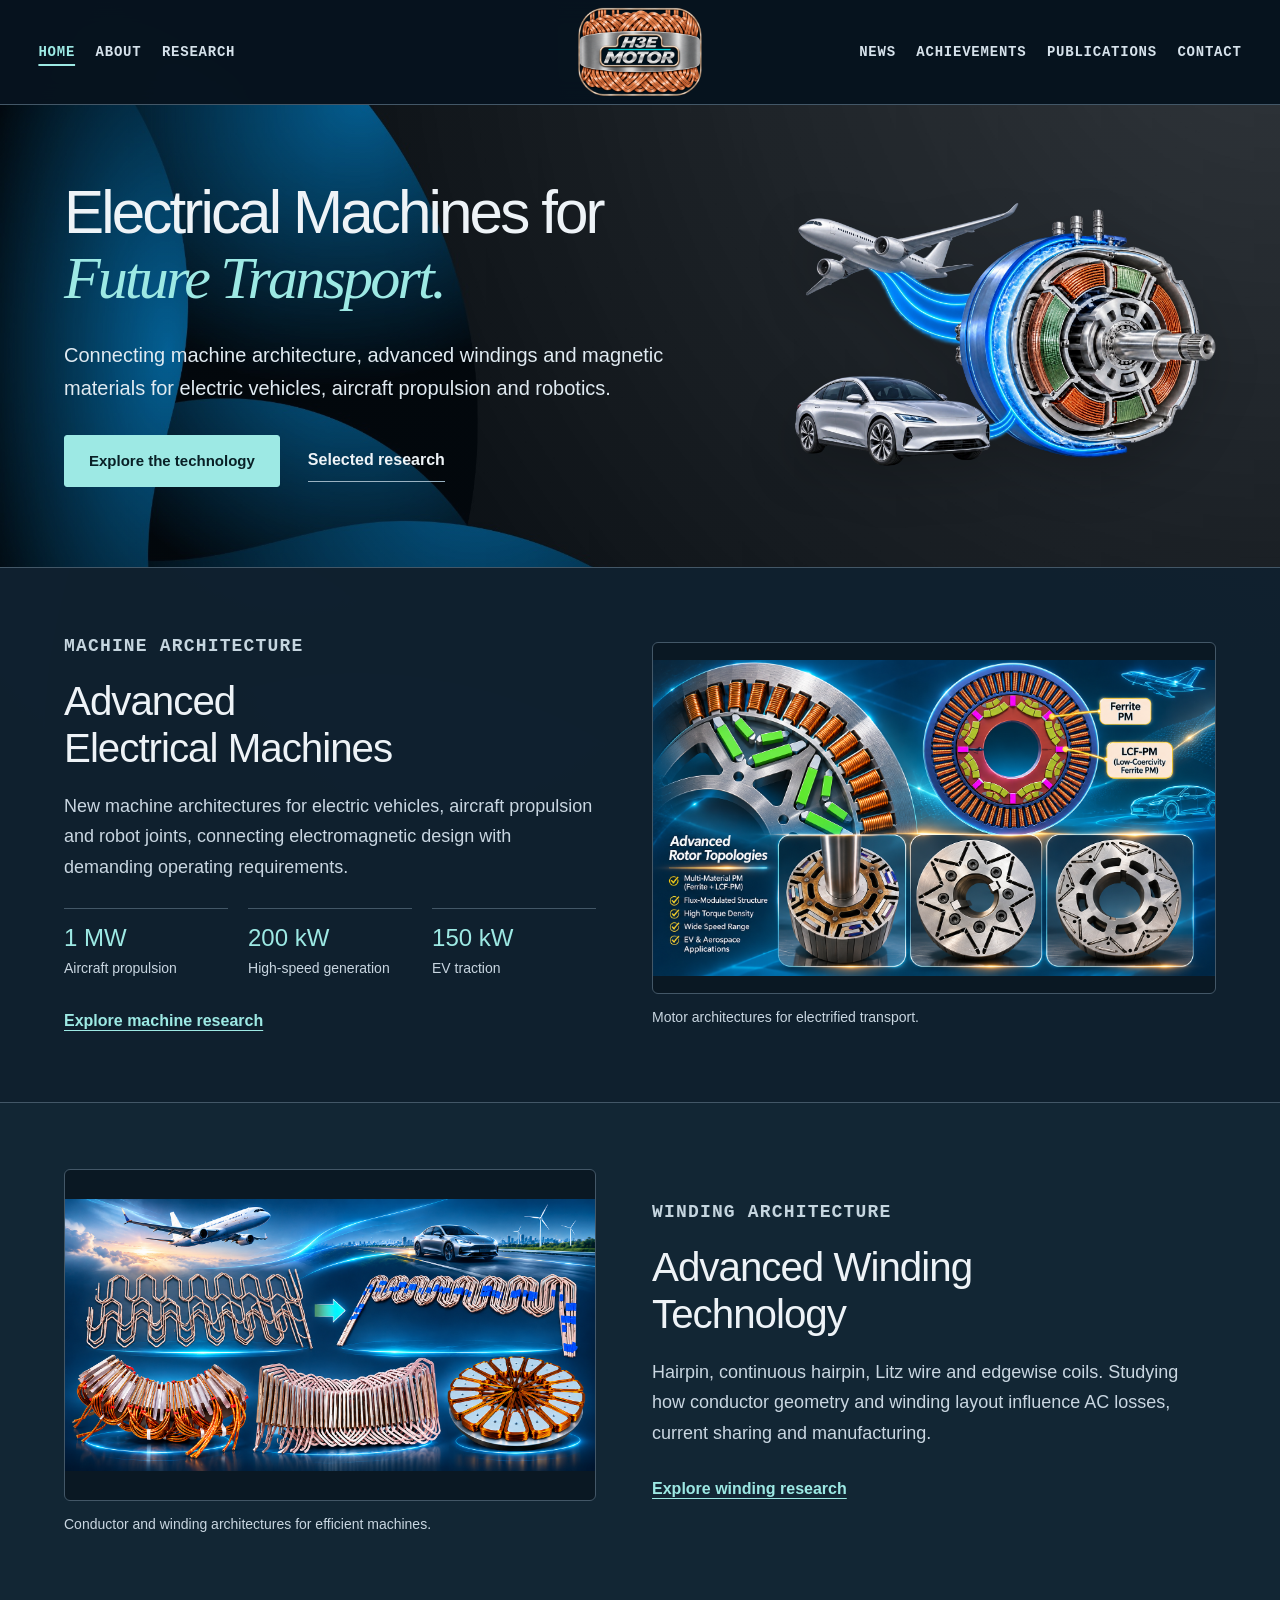
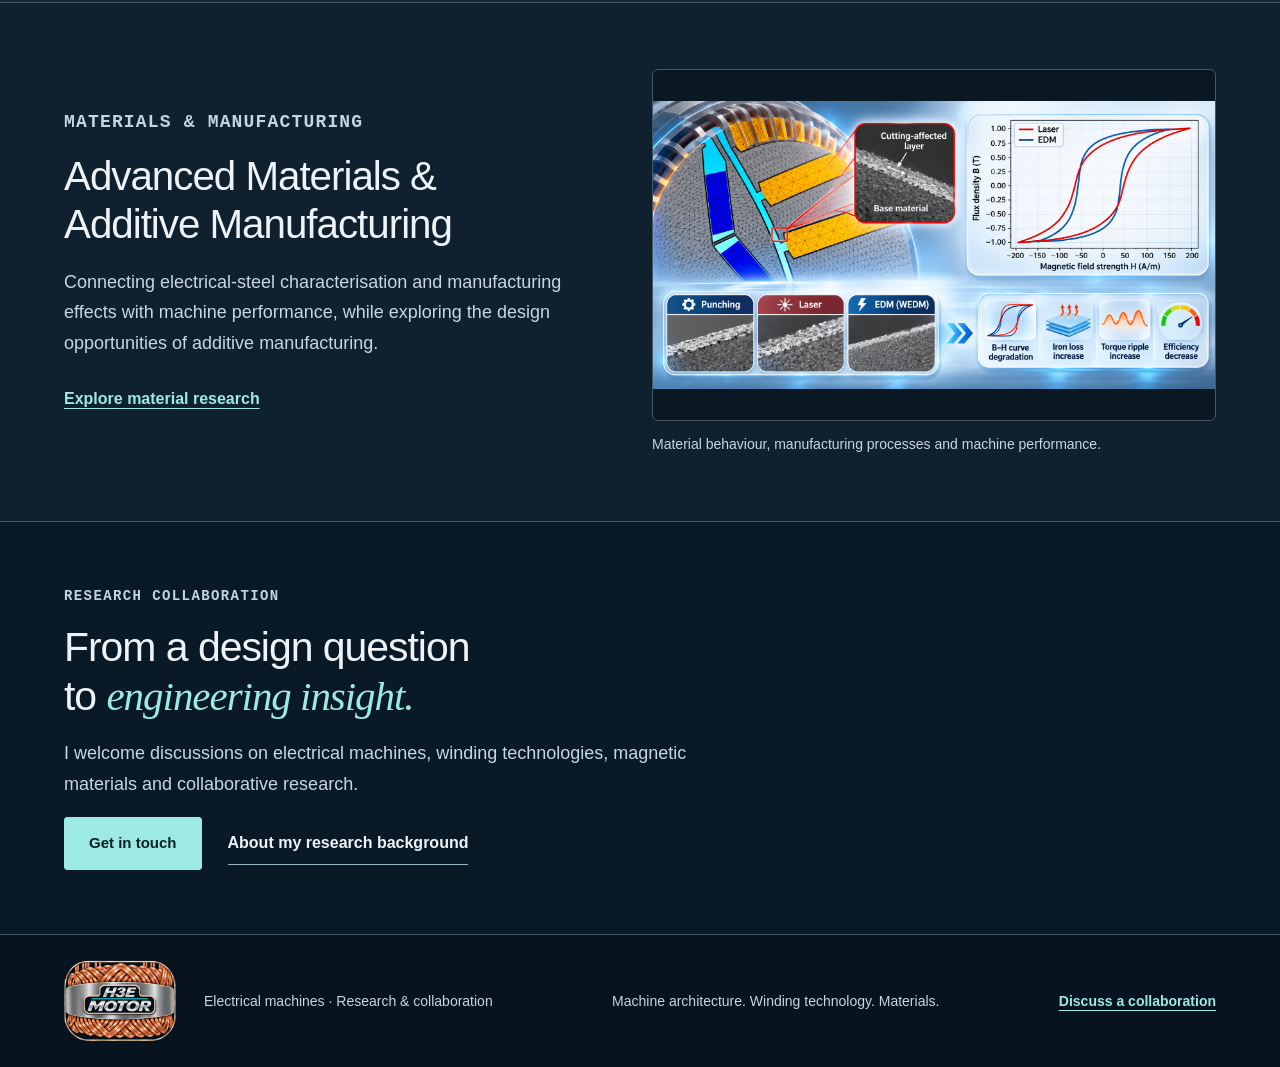
==== commit 12d55ec9: "Refine layout, typography and research presentation" ====
--- a/index.html
+++ b/index.html
@@ -1,9 +1,15 @@
 <!DOCTYPE html>
-<html lang="en"><head><meta charset="utf-8"><meta content="width=device-width,initial-scale=1" name="viewport"><title>Home | H3E Motor</title><meta name="description" content="Electrical machine design, advanced winding technology and magnetic materials for electrified transport. Research by Dr Anh Thanh Huynh."><link href="style.css" rel="stylesheet"><link href="design.css?v=20261128-polish" rel="stylesheet"><script defer="" src="navigation.js"></script><meta name="theme-color" content="#07131f"></head><body class="technology-home"><a class="skip" href="#main">Skip to content</a><header class="site-header"><nav aria-label="Main navigation" class="site-nav"><div class="nav-group nav-left"><a aria-current="page" href="index.html">Home</a><a href="about.html">About</a><a href="research.html">Research</a></div><a aria-label="H3E Motor home" class="brand" href="index.html"><img class="site-logo" src="h3e-horizontal-logo.webp" alt="" width="1467" height="1072"></a><button aria-controls="mobile-navigation" aria-expanded="false" class="menu-toggle" type="button">Menu<span aria-hidden="true">☰</span></button><div class="nav-group nav-right"><a href="news.html">News</a><a href="achievements.html">Achievements</a><a href="publications.html">Publications</a><a href="contact.html">Contact</a></div><div class="mobile-navigation" hidden="" id="mobile-navigation"><a aria-current="page" href="index.html">Home</a><a href="about.html">About</a><a href="research.html">Research</a><a href="news.html">News</a><a href="achievements.html">Achievements</a><a href="publications.html">Publications</a><a href="contact.html">Contact</a></div></nav></header><main class="home-main" id="main">
+<html lang="en"><head><meta charset="utf-8"><meta content="width=device-width,initial-scale=1" name="viewport"><title>Home | H3E Motor</title><meta name="description" content="Electrical machine design, advanced winding technology and magnetic materials for electrified transport. Research by Dr Anh Thanh Huynh."><link href="refined.css?v=20261128-1" rel="stylesheet"><script defer="" src="navigation.js"></script><meta name="theme-color" content="#07131f"></head><body class="technology-home"><a class="skip" href="#main">Skip to content</a><header class="site-header"><nav aria-label="Main navigation" class="site-nav"><div class="nav-group nav-left"><a aria-current="page" href="index.html">Home</a><a href="about.html">About</a><a href="research.html">Research</a></div><a aria-label="H3E Motor home" class="brand" href="index.html"><img class="site-logo" src="h3e-horizontal-logo.webp" alt="" width="1467" height="1072"></a><button aria-controls="mobile-navigation" aria-expanded="false" class="menu-toggle" type="button">Menu<span aria-hidden="true">☰</span></button><div class="nav-group nav-right"><a href="news.html">News</a><a href="achievements.html">Achievements</a><a href="publications.html">Publications</a><a href="contact.html">Contact</a></div><div class="mobile-navigation" hidden="" id="mobile-navigation"><a aria-current="page" href="index.html">Home</a><a href="about.html">About</a><a href="research.html">Research</a><a href="news.html">News</a><a href="achievements.html">Achievements</a><a href="publications.html">Publications</a><a href="contact.html">Contact</a></div></nav></header><main class="home-main" id="main">
 <section aria-labelledby="home-title" class="technology-hero"><div aria-hidden="true" class="hero-grid"></div><div class="hero-container"><div class="hero-text"><h1 id="home-title"><span class="headline-first">Electrical Machines for</span><em>Future Transport.</em></h1><p class="hero-intro">Connecting machine architecture, advanced windings and magnetic materials for electric vehicles, aircraft propulsion and robotics.</p><div class="hero-actions"><a class="action-primary" href="#machines">Explore the technology</a><a class="action-text" href="publications.html">Selected research</a></div></div><figure class="hero-art"><img src="hero-aircraft-ev-motor.webp" alt="Electrical machine cutaway with an aircraft above left and an electric vehicle below left" width="1536" height="1024"></figure></div></section>
 
-<section aria-labelledby="machines-title" class="technology-section" id="machines"><div class="section-intro"><p class="overline">Machine architecture</p><h2 id="machines-title">Advanced Electrical Machines<span>New architectures for <em>electric motor design.</em></span></h2><p class="section-lead">Designing electrical machines for electric vehicles, aircraft propulsion and robot joint applications. The research spans SPM, IPMSM, PMa-SynRM, FI-IPMSM and VFI-IPMSM topologies.</p></div><div class="technology-layout"><figure class="research-figure"><a aria-label="Open the full machines illustration" href="machine-architecture.png" rel="noopener" target="_blank"><img alt="Concept illustration of advanced permanent magnet motor architectures and rotor topologies for EV and aircraft applications" height="941" loading="lazy" src="machine-architecture.png" width="1672"></a><figcaption>Advanced motor architectures and rotor topologies for electric vehicle and aircraft applications.</figcaption></figure><div class="technology-detail"><p class="overline">Selected applications</p><ul class="project-list"><li><strong>1 MW</strong><div><h3>Aircraft electric propulsion</h3><p>Surface-mounted permanent magnet machines with a five-stage Halbach array.</p></div></li><li><strong>200 kW</strong><div><h3>High-speed generation</h3><p>Micro-turbine generators designed for high-speed operation.</p></div></li><li><strong>150 kW</strong><div><h3>Electric vehicle traction</h3><p>IPMSM and axial-flux permanent magnet traction motor architectures.</p></div></li></ul><a class="underlined-link" href="research.html#machine-research">Explore machine research</a></div></div></section>
-<section aria-labelledby="windings-title" class="technology-section winding-section" id="windings"><div class="section-intro"><p class="overline">Winding architecture</p><h2 id="windings-title">Advanced Winding Technology<span>Shaping conductors for <em>better machines.</em></span></h2><p class="section-lead">Hairpin winding, continuous hairpin winding, Litz wire and edgewise coils. Connecting conductor geometry and winding layout with AC losses, current sharing and practical manufacturing.</p></div><div class="technology-layout reverse"><div class="technology-detail"><div class="topic-lines"><div><h3>Hairpin &amp; continuous hairpin</h3><p>Winding layouts, parallel-path balance and high-frequency copper losses, including sword-wound and flat-wound configurations.</p></div><div><h3>Litz wire</h3><p>Conductor selection and the trade-off between AC loss, slot utilisation and machine power density.</p></div><div><h3>Edgewise coils</h3><p>Formed-conductor architectures considered alongside electromagnetic performance and manufacturing requirements.</p></div></div><a class="underlined-link" href="research.html#winding-research">Explore winding research</a></div><figure class="research-figure wide-photo"><a aria-label="Open the full windings illustration" href="winding-architecture.png" rel="noopener" target="_blank"><img alt="Concept illustration of hairpin, continuous hairpin and formed winding technologies with aircraft and electric vehicle applications" height="897" loading="lazy" src="winding-architecture.png" width="1754"></a><figcaption>Winding architectures and their applications in electric vehicles and aircraft propulsion.</figcaption></figure></div></section>
-<section aria-labelledby="materials-title" class="technology-section" id="materials"><div class="section-intro"><p class="overline">Materials &amp; manufacturing</p><h2 id="materials-title">Advanced Materials &amp;<br>Additive Manufacturing<span>Connecting material behaviour with <em>design freedom.</em></span></h2><p class="section-lead">Understanding how materials and manufacturing processes shape machine performance, from electrical-steel characterisation to opportunities in additive manufacturing.</p></div><div class="technology-layout"><figure class="research-figure plot"><a aria-label="Open the full materials illustration" href="materials-manufacturing.png" rel="noopener" target="_blank"><img alt="Concept illustration of manufacturing effects in electrical steel, with punching, laser cutting, EDM and schematic B–H curves" height="897" loading="lazy" src="materials-manufacturing.png" width="1752"></a><figcaption>Manufacturing effects, magnetic-material behaviour and machine performance.</figcaption></figure><div class="technology-detail"><div class="topic-lines"><div><h3>Magnetic material characterisation</h3><p>Measured B–H behaviour and iron losses to understand electrical-steel performance under operating conditions.</p></div><div><h3>Manufacturing effects</h3><p>Connecting cutting-induced magnetic degradation with torque, losses and efficiency at machine level.</p></div><div><h3>Additive manufacturing</h3><p>A research direction for new geometries and integrated machine components, informed by material properties and electromagnetic constraints.</p></div></div><a class="underlined-link" href="research.html#material-research">Explore material research</a></div></div></section>
-<section class="collaboration-panel"><p class="overline">Research collaboration</p><h2>From a design question<br>to <em>engineering insight.</em></h2><p>I welcome discussions on electrical machines, winding technologies, magnetic materials and collaborative research.</p><a class="action-primary" href="contact.html">Get in touch</a><a class="action-text" href="about.html">About my research background</a></section>
+<section aria-labelledby="machines-title" class="technology-section" id="machines">
+<div class="pillar-layout"><div class="pillar-copy"><p class="overline">Machine architecture</p><h2 id="machines-title">Advanced Electrical Machines</h2><p>New machine architectures for electric vehicles, aircraft propulsion and robot joints, connecting electromagnetic design with demanding operating requirements.</p><ul class="key-facts"><li><strong>1 MW</strong><span>Aircraft propulsion</span></li><li><strong>200 kW</strong><span>High-speed generation</span></li><li><strong>150 kW</strong><span>EV traction</span></li></ul><a class="underlined-link" href="research.html#machine-research">Explore machine research</a></div>
+<figure class="research-figure"><a aria-label="Open the full machines illustration" href="machine-architecture.png" target="_blank" rel="noopener"><img src="machine-architecture.png" width="1672" height="941" loading="lazy" alt="Advanced permanent magnet motor architectures and rotor topologies for electric vehicles and aircraft"></a><figcaption>Motor architectures for electrified transport.</figcaption></figure></div></section>
+<section aria-labelledby="windings-title" class="technology-section winding-section" id="windings">
+<div class="pillar-layout"><div class="pillar-copy"><p class="overline">Winding architecture</p><h2 id="windings-title">Advanced Winding Technology</h2><p>Hairpin, continuous hairpin, Litz wire and edgewise coils. Studying how conductor geometry and winding layout influence AC losses, current sharing and manufacturing.</p><a class="underlined-link" href="research.html#winding-research">Explore winding research</a></div>
+<figure class="research-figure"><a aria-label="Open the full windings illustration" href="winding-architecture.png" target="_blank" rel="noopener"><img src="winding-architecture.png" width="1754" height="897" loading="lazy" alt="Hairpin, continuous hairpin and formed winding architectures for electrified transport"></a><figcaption>Conductor and winding architectures for efficient machines.</figcaption></figure></div></section>
+<section aria-labelledby="materials-title" class="technology-section" id="materials">
+<div class="pillar-layout"><div class="pillar-copy"><p class="overline">Materials &amp; manufacturing</p><h2 id="materials-title">Advanced Materials &amp; Additive Manufacturing</h2><p>Connecting electrical-steel characterisation and manufacturing effects with machine performance, while exploring the design opportunities of additive manufacturing.</p><a class="underlined-link" href="research.html#material-research">Explore material research</a></div>
+<figure class="research-figure"><a aria-label="Open the full materials illustration" href="materials-manufacturing.png" target="_blank" rel="noopener"><img src="materials-manufacturing.png" width="1752" height="897" loading="lazy" alt="Overview of electrical-steel cutting processes and their effects on magnetic and machine performance"></a><figcaption>Material behaviour, manufacturing processes and machine performance.</figcaption></figure></div></section>
+<section class="collaboration-panel"><p class="overline">Research collaboration</p><h2>From a design question to <em>engineering insight.</em></h2><p>I welcome discussions on electrical machines, winding technologies, magnetic materials and collaborative research.</p><a class="action-primary" href="contact.html">Get in touch</a><a class="action-text" href="about.html">About my research background</a></section>
 </main><footer class="site-footer"><a class="footer-logo" href="index.html" aria-label="H3E Motor home"><img class="site-logo" src="h3e-horizontal-logo.webp" alt="" width="1467" height="1072"></a><div class="footer-content"><span>Electrical machines · Research &amp; collaboration</span><p>Machine architecture. Winding technology. Materials.</p><a href="contact.html">Discuss a collaboration</a></div></footer></body></html>
--- a/refined.css
+++ b/refined.css
@@ -0,0 +1,16 @@
+/* H3E Motor: shared typography, colour, spacing and responsive layouts. */
+:root{color-scheme:dark;--ink:#eef3f7;--muted:#c9d6e1;--accent:#9de9e4;--panel:#112333;--line:#435767;--mono:"SFMono-Regular",Consolas,"Liberation Mono",monospace}
+*{box-sizing:border-box}html{scroll-behavior:smooth;scroll-padding-top:125px}body{margin:0;color:var(--ink);background:#0b1823 linear-gradient(#081521cf,#081521cf);background-image:linear-gradient(#081521cf,#081521cf),url('site-background.png');background-position:center top;background-size:cover;background-attachment:fixed;font:1.125rem/1.7 Arial,Helvetica,sans-serif;overflow-wrap:break-word}a{color:var(--accent);text-underline-offset:4px;text-decoration-thickness:1px}a:hover{color:#fff}a:focus-visible,button:focus-visible{outline:3px solid #b5fff5;outline-offset:5px;border-radius:2px}button{font:inherit}img{max-width:100%;height:auto}h1,h2,h3,p,figure{margin:0 0 1.125rem}h1,h2,h3{color:var(--ink);font-weight:500;line-height:1.18;letter-spacing:-.025em;text-wrap:balance}h1{font-size:3.25rem}h2{font-size:clamp(2.25rem,3vw,2.75rem)}h3{font-size:1.5rem}p,li{color:var(--muted)}ul{margin:0 0 1.25rem;padding-left:1.3rem}li+li{margin-top:.5rem}strong{font-weight:600;color:var(--ink)}[hidden]{display:none!important}
+.skip{position:absolute;top:-100px;left:20px;z-index:50}.skip:focus{top:12px;padding:10px 16px;color:#07131f;background:var(--accent)}
+.site-header{position:sticky;top:0;z-index:30;background:#07131ff5;border-bottom:1px solid var(--line);backdrop-filter:blur(12px)}.site-nav{display:grid;grid-template-columns:minmax(0,1fr) 136px minmax(0,1fr);align-items:center;gap:22px;max-width:1500px;min-height:104px;margin:auto;padding:7px 3%}.nav-group{display:flex;align-items:center;gap:clamp(16px,1.6vw,26px)}.nav-right{justify-content:flex-end}.nav-group a,.mobile-navigation a{color:#d6e2eb;font:600 .875rem/1.5 var(--mono);text-transform:uppercase;letter-spacing:.055em;text-decoration:none;white-space:nowrap}.nav-group a[aria-current=page],.mobile-navigation a[aria-current=page]{color:var(--accent);text-decoration:underline;text-underline-offset:8px;text-decoration-thickness:2px}.nav-group a:hover,.mobile-navigation a:hover{color:#fff}.brand,.footer-logo{display:flex;align-items:center;justify-content:center;line-height:0}.brand .site-logo{width:124px;height:90px;object-fit:contain}.menu-toggle,.mobile-navigation{display:none}
+.overline,.eyebrow{color:#c5d5df;font:600 .875rem/1.5 var(--mono);text-transform:uppercase;letter-spacing:.1em;margin-bottom:1rem}.technology-hero{background:linear-gradient(90deg,#06152257,#07131f70),url('site-background.png') center/cover no-repeat;border-bottom:1px solid var(--line)}.hero-container{max-width:1440px;padding:76px 5% 80px;margin:auto;display:grid;grid-template-columns:minmax(0,1.6fr) minmax(0,1fr);align-items:center;gap:38px}.hero-text{min-width:0}.technology-hero h1{font-size:clamp(3rem,4.7vw,4.5rem);line-height:1.08;letter-spacing:-.048em;margin-bottom:28px;text-wrap:initial}.headline-first,.technology-hero h1 em{display:block;white-space:nowrap}em{font-family:Georgia,"Times New Roman",serif;font-weight:400;color:var(--accent)}.hero-intro{font-size:1.25rem;line-height:1.65;max-width:58ch;margin-bottom:30px;color:#e0eaf1}.hero-actions{display:flex;align-items:center;flex-wrap:wrap;gap:20px 28px}.action-primary{display:inline-flex;align-items:center;justify-content:center;min-height:48px;padding:14px 24px;background:var(--accent);color:#092026;border:1px solid var(--accent);border-radius:3px;text-decoration:none;font-size:.9375rem;line-height:1.5;font-weight:600}.action-primary:hover{background:#c6f7f2;border-color:#c6f7f2;color:#092026}.action-text,.underlined-link,.text-link{font-size:1rem;font-weight:600;line-height:1.55}.action-text{color:var(--ink);text-decoration:none;border-bottom:1px solid #9ab2c2;padding:8px 0}.action-text:hover{color:var(--accent)}.hero-art{margin:0;min-width:0}.hero-art img{display:block;width:100%;filter:drop-shadow(0 18px 24px #00000030)}
+.technology-section{background:#10212ff7;border-bottom:1px solid var(--line)}.winding-section{background:#132735fa}.pillar-layout{display:grid;grid-template-columns:minmax(0,1fr) minmax(0,1.06fr);align-items:center;gap:56px;max-width:1320px;margin:auto;padding:66px 5%}.pillar-copy{min-width:0}.pillar-copy .overline{font-size:1.125rem;line-height:1.4;letter-spacing:.065em;margin-bottom:18px}.pillar-copy h2{max-width:22ch;font-size:clamp(2.25rem,3.15vw,2.75rem)}.pillar-copy>p:not(.overline){max-width:55ch;margin-bottom:25px}.winding-section .pillar-copy{grid-column:2;grid-row:1}.winding-section .research-figure{grid-column:1;grid-row:1}.research-figure{min-width:0;margin:0}.research-figure>a{display:flex;align-items:center;justify-content:center;aspect-ratio:16/10;background:#0a1823;border:1px solid var(--line);border-radius:6px;overflow:hidden}.research-figure img{display:block;width:100%;max-height:100%;object-fit:contain}figcaption{font-size:.875rem;color:#c9d6e1;line-height:1.6;margin-top:12px}.key-facts{display:flex;list-style:none;gap:20px;padding:0;margin:0 0 26px}.key-facts li{flex:1;border-top:1px solid var(--line);padding-top:12px;margin:0}.key-facts strong{display:block;color:var(--accent);font-size:1.5rem;line-height:1.4;font-weight:500}.key-facts span{display:block;font-size:.875rem;line-height:1.5;margin-top:4px}.collaboration-panel{background:#0b1a27f5;padding:64px max(5%,calc((100vw - 1188px)/2))}.collaboration-panel h2{max-width:27ch;font-size:clamp(2.25rem,3.2vw,2.75rem)}.collaboration-panel p:not(.overline){max-width:65ch}.collaboration-panel .action-text{display:inline-block;margin-left:26px}
+.section-banner .wrap{display:flex;align-items:center;max-width:1200px;min-height:160px;margin:auto;padding:35px 48px}.section-banner h1{font-size:clamp(3rem,4vw,3.5rem);margin:0;letter-spacing:-.04em}.section-content{max-width:1200px;margin:0 auto 56px;min-height:45vh;padding:48px 48px 56px;background:var(--panel);border:1px solid var(--line);border-radius:6px}.section-content>section+section{margin-top:38px}.section-content h2{font-size:clamp(2rem,2.7vw,2.5rem);max-width:30ch}.section-content h3{font-size:1.375rem;line-height:1.4}.section-content p,.section-content ul{max-width:72ch}.section-content p:last-child{margin-bottom:0}.section-content a:not(.action-primary){color:#a7f0e9}.section-content a:hover:not(.action-primary){color:#fff}.page-intro{max-width:900px;margin-bottom:36px}.lead{font-size:1.25rem;line-height:1.65}.about-section{padding-top:32px;border-top:1px solid var(--line)}.profile-overview{display:grid;grid-template-columns:168px minmax(0,1fr);gap:36px;align-items:center;padding-bottom:34px;border-bottom:1px solid var(--line)}.portrait{aspect-ratio:4/5;width:100%;display:flex;align-items:center;justify-content:center;flex-direction:column;background:#17354a;border:1px solid #6a879a;border-radius:5px;text-align:center;padding:16px}.portrait span{font:3rem/1.2 Georgia,serif;margin-bottom:14px}.portrait small{font-size:.875rem;line-height:1.5;color:#d4e4ef}.section-content .profile-name{font-size:clamp(2rem,3vw,2.5rem);line-height:1.15;margin-bottom:18px}.research-line{font-weight:600;color:var(--ink)}.profile-links{display:flex;flex-wrap:wrap;gap:10px 20px;font-size:.9375rem;margin-top:24px}.timeline{display:grid;grid-template-columns:repeat(3,minmax(0,1fr));gap:24px;margin-top:24px}.event{border-left:2px solid #83b8c2;padding-left:18px}.event time,.year{display:block;font-size:.875rem;font-weight:600;color:#b8d4df;margin-bottom:12px}.event h3{margin-bottom:10px}.event p{font-size:1rem}.columns{display:grid;grid-template-columns:1fr 1fr;gap:32px}.entry{padding:26px 0;border-top:1px solid var(--line);scroll-margin-top:125px}.entry h2{font-size:clamp(1.75rem,2.3vw,2rem)}.entry p{margin-bottom:14px}.research-introduction{margin-bottom:36px}.research-introduction>h2{max-width:27ch}.chips{display:flex;flex-wrap:wrap;gap:8px;margin-top:24px}.chips span{padding:5px 11px;font-size:.875rem;color:#e0ebf2;background:#183446;border:1px solid #628096;border-radius:4px}.research-feature{display:grid;grid-template-columns:minmax(0,1fr) minmax(0,.95fr);align-items:start;gap:40px;padding:38px 0}.research-copy{min-width:0}.research-copy .eyebrow{margin-bottom:12px}.evidence-figure{margin:0;min-width:0}.evidence-figure>a{display:flex;align-items:center;aspect-ratio:16/11;padding:10px;border-radius:5px;background:#fff;overflow:hidden}.evidence-figure img{display:block;width:100%;max-height:100%;object-fit:contain}.application-list{margin-top:20px}.callout{background:#1a3547;border-left:3px solid var(--accent);padding:18px 22px;font-size:1rem;margin-top:16px}
+.publication-group{padding-top:26px;border-top:1px solid var(--line)}.section-content .publication-group>h2{font-size:1.875rem;margin-bottom:20px}.publication{position:relative;padding:22px 0 24px 72px}.publication>.year{position:absolute;top:27px;left:0}.publication h3{max-width:58ch;margin-bottom:10px;font-size:1.375rem}.publication p.publication-meta{font-size:1rem;line-height:1.65;margin-bottom:9px;max-width:78ch}.authors{color:#e6eef5}.publication-link{font-size:.9375rem;overflow-wrap:anywhere}.subtle{color:#c9d6e1;font-size:.9375rem;margin-top:30px}.news-entry{max-width:900px;padding:28px 0}.news-entry h2{max-width:35ch}.achievements-content{display:grid;grid-template-columns:1fr 1fr;gap:48px}.achievements-content>section+section{margin-top:0}.achievements-content>section>h2{font-size:2rem}.profile-grid{display:grid;grid-template-columns:repeat(2,minmax(0,1fr));gap:18px;margin-top:26px}.profile-card{display:block;padding:22px 24px;background:#193447;border:1px solid #627c8f;border-radius:5px;text-decoration:none}.profile-card h3{color:#a7f0e9;margin-bottom:8px}.profile-card p{font-size:1rem;line-height:1.6}.profile-card:hover{background:#24475b;border-color:#a7f0e9}.profile-card:hover h3{color:#fff}
+.site-footer{display:flex;align-items:center;gap:28px;background:#07131f;padding:25px 5%;border-top:1px solid var(--line)}.footer-logo{flex:0 0 112px}.footer-logo .site-logo{width:112px;height:82px;object-fit:contain}.footer-content{display:flex;align-items:center;justify-content:space-between;gap:22px;flex:1;min-width:0;white-space:nowrap;font-size:.875rem;line-height:1.6;color:#c9d6e1}.footer-content p{margin:0}.footer-content a{font-weight:600}
+@media(min-width:1600px){.hero-container{padding-left:48px;padding-right:48px}}
+@media(max-width:1200px){.site-nav{display:flex;justify-content:space-between;flex-wrap:wrap;padding:7px 5%;gap:0}.nav-group{display:none}.menu-toggle{display:flex;align-items:center;gap:14px;min-height:44px;padding:6px 0;background:none;border:0;color:#eef3f7;font:.9375rem/1.5 var(--mono);letter-spacing:.08em;text-transform:uppercase;cursor:pointer}.menu-toggle span{font-size:22px}.mobile-navigation{display:grid;grid-template-columns:1fr 1fr;width:100%;gap:20px 28px;border-top:1px solid var(--line);padding:24px 0 18px;margin-top:8px}.site-footer{flex-direction:column;gap:18px}.footer-logo{flex-basis:auto}.footer-content{justify-content:center;flex-wrap:wrap;white-space:normal;width:100%;gap:10px 26px;text-align:center}}
+@media(max-width:1100px){.hero-container{grid-template-columns:1fr;padding-top:54px;padding-bottom:54px;gap:32px}.technology-hero h1{font-size:clamp(2.75rem,6.4vw,4.25rem)}.hero-art{max-width:520px;width:100%;margin:0 auto}.pillar-layout{gap:32px;padding-top:52px;padding-bottom:52px}.section-banner .wrap{padding-left:5%;padding-right:5%}.section-content{margin-left:3%;margin-right:3%;padding:40px 4%}.research-feature{gap:28px}.timeline{grid-template-columns:1fr;gap:24px}}
+@media(max-width:760px){html{scroll-padding-top:112px}body{font-size:1.0625rem}.site-nav{min-height:92px;padding-top:6px;padding-bottom:6px}.brand .site-logo{width:108px;height:79px}.technology-hero h1{font-size:clamp(1.625rem,8.2vw,2.375rem);line-height:1.12;letter-spacing:-.045em;margin-bottom:24px}.hero-container{padding:40px 5% 44px;gap:28px}.hero-intro{font-size:1.125rem}.hero-actions{gap:20px}.hero-art{max-width:420px}.pillar-layout{grid-template-columns:1fr;padding:44px 6%;gap:30px}.winding-section .pillar-copy,.winding-section .research-figure{grid-column:auto;grid-row:auto}.pillar-copy h2{font-size:1.875rem;max-width:24ch}.pillar-copy .overline{font-size:1.0625rem;letter-spacing:.04em}.key-facts{gap:14px}.key-facts strong{font-size:1.375rem}.key-facts span{font-size:.875rem}.collaboration-panel{padding:44px 6%}.collaboration-panel h2{font-size:2rem}.collaboration-panel .action-text{display:table;margin:20px 0 0}.section-banner .wrap{min-height:124px;padding:28px 6%}.section-banner h1{font-size:2.375rem}.section-content{margin:0 0 36px;padding:34px 6% 42px;border-left:0;border-right:0;border-radius:0}.section-content h2{font-size:1.875rem}.section-content h3{font-size:1.3125rem}.section-content .profile-name{font-size:2rem}.profile-overview{grid-template-columns:1fr;gap:24px}.portrait{max-width:144px}.profile-links{font-size:.9375rem}.columns,.research-feature,.achievements-content{grid-template-columns:1fr;gap:28px}.research-feature{padding:30px 0}.research-feature h2{font-size:1.75rem}.lead{font-size:1.125rem}.publication{padding-left:0}.publication>.year{position:static;margin-bottom:10px}.section-content .publication h3{font-size:1.25rem}.section-content .publication-group>h2,.achievements-content>section>h2{font-size:1.75rem}.profile-grid{grid-template-columns:1fr}.profile-card{padding:20px}.footer-content{flex-direction:column;gap:10px}}
+@media(prefers-reduced-motion:reduce){html{scroll-behavior:auto}}
+@media print{:root{color-scheme:light}body,.technology-hero,.technology-section,.winding-section,.collaboration-panel,.section-content{background:#fff;color:#152d40}.site-header,.site-footer,.hero-actions,.hero-art,.skip{display:none}h1,h2,h3,strong,p,li,figcaption,.overline,.eyebrow,.year,.event time,.authors{color:#152d40}a,.section-content a:not(.action-primary),em{color:#00546b}.section-content{max-width:none;margin:0;padding:20px;border:0}.section-banner .wrap{min-height:0;padding:20px}.entry,figure{break-inside:avoid}.research-feature{display:block}.evidence-figure{max-width:500px}}
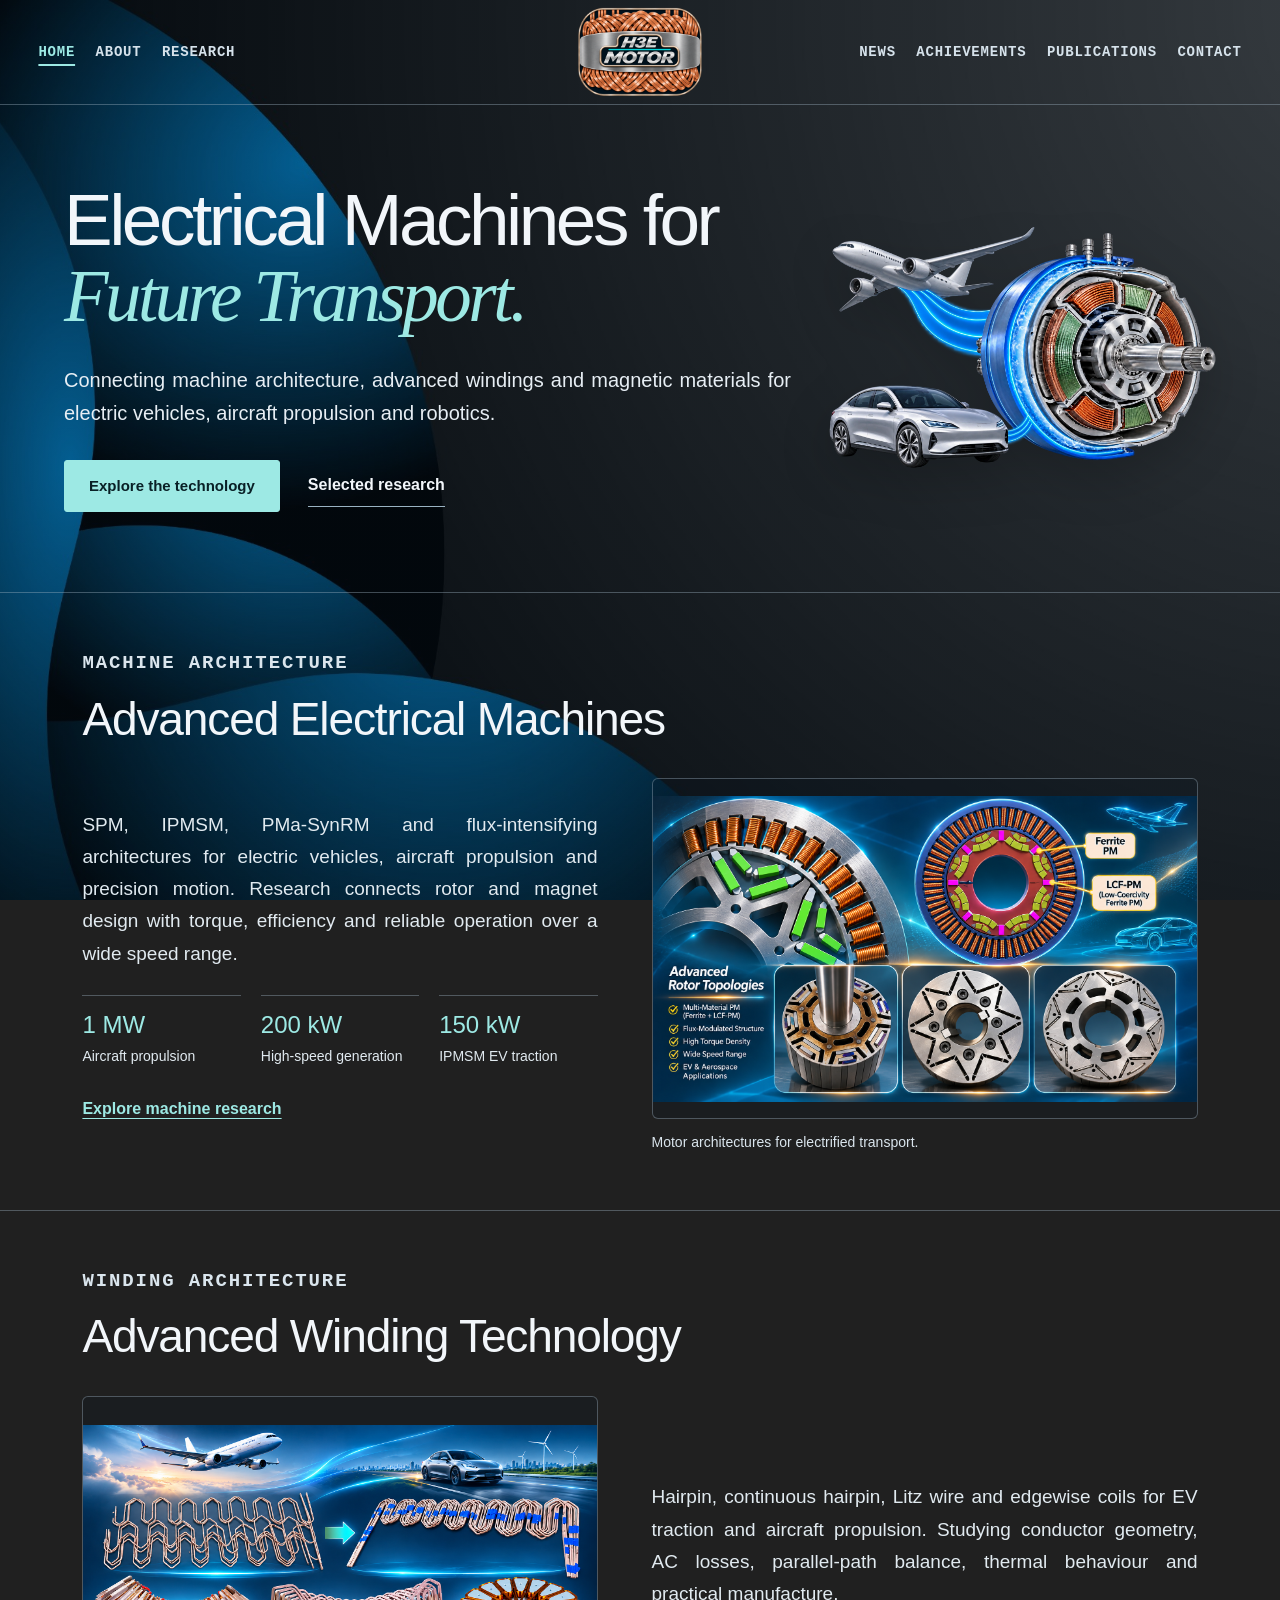
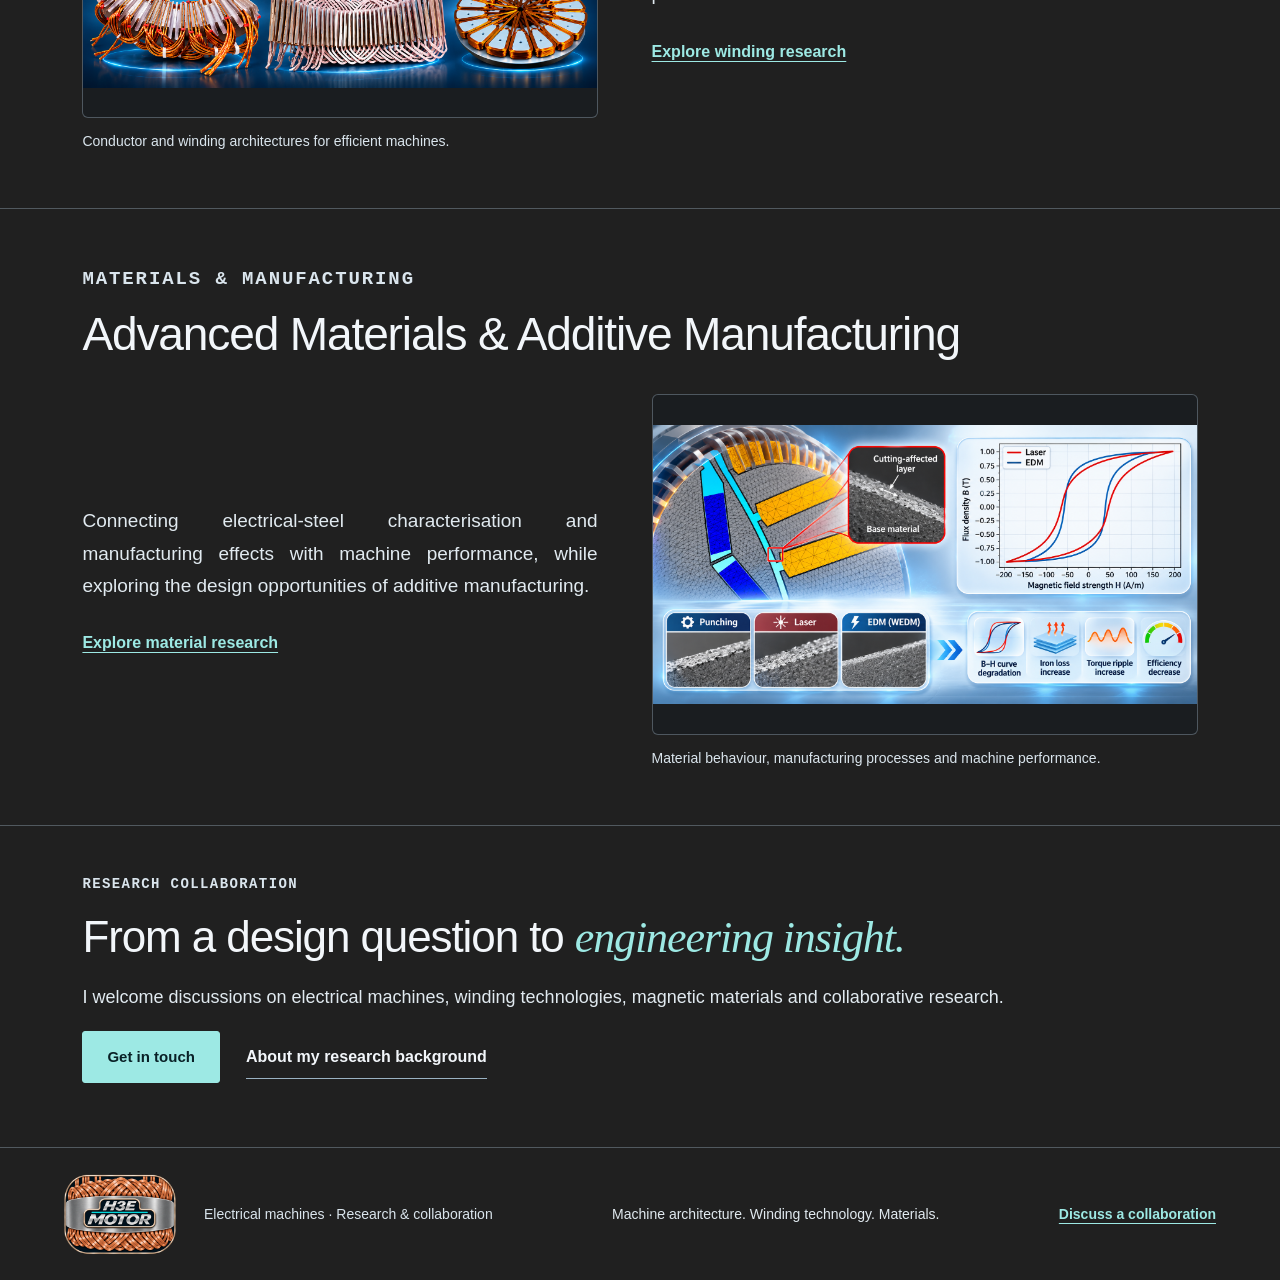
==== commit 1fdcfe50: "Expand EV research and unify site background" ====
--- a/index.html
+++ b/index.html
@@ -1,15 +1,15 @@
 <!DOCTYPE html>
-<html lang="en"><head><meta charset="utf-8"><meta content="width=device-width,initial-scale=1" name="viewport"><title>Home | H3E Motor</title><meta name="description" content="Electrical machine design, advanced winding technology and magnetic materials for electrified transport. Research by Dr Anh Thanh Huynh."><link href="refined.css?v=20261128-1" rel="stylesheet"><script defer="" src="navigation.js"></script><meta name="theme-color" content="#07131f"></head><body class="technology-home"><a class="skip" href="#main">Skip to content</a><header class="site-header"><nav aria-label="Main navigation" class="site-nav"><div class="nav-group nav-left"><a aria-current="page" href="index.html">Home</a><a href="about.html">About</a><a href="research.html">Research</a></div><a aria-label="H3E Motor home" class="brand" href="index.html"><img class="site-logo" src="h3e-horizontal-logo.webp" alt="" width="1467" height="1072"></a><button aria-controls="mobile-navigation" aria-expanded="false" class="menu-toggle" type="button">Menu<span aria-hidden="true">☰</span></button><div class="nav-group nav-right"><a href="news.html">News</a><a href="achievements.html">Achievements</a><a href="publications.html">Publications</a><a href="contact.html">Contact</a></div><div class="mobile-navigation" hidden="" id="mobile-navigation"><a aria-current="page" href="index.html">Home</a><a href="about.html">About</a><a href="research.html">Research</a><a href="news.html">News</a><a href="achievements.html">Achievements</a><a href="publications.html">Publications</a><a href="contact.html">Contact</a></div></nav></header><main class="home-main" id="main">
+<html lang="en"><head><meta charset="utf-8"><meta content="width=device-width,initial-scale=1" name="viewport"><title>Home | H3E Motor</title><meta name="description" content="Electrical machine design, advanced winding technology and magnetic materials for electrified transport. Research by Dr Anh Thanh Huynh."><link href="refined.css?v=20261128-cv" rel="stylesheet"><script defer="" src="navigation.js"></script><meta name="theme-color" content="#07131f"></head><body class="technology-home"><a class="skip" href="#main">Skip to content</a><header class="site-header"><nav aria-label="Main navigation" class="site-nav"><div class="nav-group nav-left"><a aria-current="page" href="index.html">Home</a><a href="about.html">About</a><a href="research.html">Research</a></div><a aria-label="H3E Motor home" class="brand" href="index.html"><img class="site-logo" src="h3e-horizontal-logo.webp" alt="" width="1467" height="1072"></a><button aria-controls="mobile-navigation" aria-expanded="false" class="menu-toggle" type="button">Menu<span aria-hidden="true">☰</span></button><div class="nav-group nav-right"><a href="news.html">News</a><a href="achievements.html">Achievements</a><a href="publications.html">Publications</a><a href="contact.html">Contact</a></div><div class="mobile-navigation" hidden="" id="mobile-navigation"><a aria-current="page" href="index.html">Home</a><a href="about.html">About</a><a href="research.html">Research</a><a href="news.html">News</a><a href="achievements.html">Achievements</a><a href="publications.html">Publications</a><a href="contact.html">Contact</a></div></nav></header><main class="home-main" id="main">
 <section aria-labelledby="home-title" class="technology-hero"><div aria-hidden="true" class="hero-grid"></div><div class="hero-container"><div class="hero-text"><h1 id="home-title"><span class="headline-first">Electrical Machines for</span><em>Future Transport.</em></h1><p class="hero-intro">Connecting machine architecture, advanced windings and magnetic materials for electric vehicles, aircraft propulsion and robotics.</p><div class="hero-actions"><a class="action-primary" href="#machines">Explore the technology</a><a class="action-text" href="publications.html">Selected research</a></div></div><figure class="hero-art"><img src="hero-aircraft-ev-motor.webp" alt="Electrical machine cutaway with an aircraft above left and an electric vehicle below left" width="1536" height="1024"></figure></div></section>
 
 <section aria-labelledby="machines-title" class="technology-section" id="machines">
-<div class="pillar-layout"><div class="pillar-copy"><p class="overline">Machine architecture</p><h2 id="machines-title">Advanced Electrical Machines</h2><p>New machine architectures for electric vehicles, aircraft propulsion and robot joints, connecting electromagnetic design with demanding operating requirements.</p><ul class="key-facts"><li><strong>1 MW</strong><span>Aircraft propulsion</span></li><li><strong>200 kW</strong><span>High-speed generation</span></li><li><strong>150 kW</strong><span>EV traction</span></li></ul><a class="underlined-link" href="research.html#machine-research">Explore machine research</a></div>
+<div class="pillar-layout"><div class="pillar-heading"><p class="overline">Machine architecture</p><h2 class="single-line-title" id="machines-title">Advanced Electrical Machines</h2></div><div class="pillar-copy"><p>SPM, IPMSM, PMa-SynRM and flux-intensifying architectures for electric vehicles, aircraft propulsion and precision motion. Research connects rotor and magnet design with torque, efficiency and reliable operation over a wide speed range.</p><ul class="key-facts"><li><strong>1 MW</strong><span>Aircraft propulsion</span></li><li><strong>200 kW</strong><span>High-speed generation</span></li><li><strong>150 kW</strong><span>IPMSM EV traction</span></li></ul><a class="underlined-link" href="research.html#machine-research">Explore machine research</a></div>
 <figure class="research-figure"><a aria-label="Open the full machines illustration" href="machine-architecture.png" target="_blank" rel="noopener"><img src="machine-architecture.png" width="1672" height="941" loading="lazy" alt="Advanced permanent magnet motor architectures and rotor topologies for electric vehicles and aircraft"></a><figcaption>Motor architectures for electrified transport.</figcaption></figure></div></section>
 <section aria-labelledby="windings-title" class="technology-section winding-section" id="windings">
-<div class="pillar-layout"><div class="pillar-copy"><p class="overline">Winding architecture</p><h2 id="windings-title">Advanced Winding Technology</h2><p>Hairpin, continuous hairpin, Litz wire and edgewise coils. Studying how conductor geometry and winding layout influence AC losses, current sharing and manufacturing.</p><a class="underlined-link" href="research.html#winding-research">Explore winding research</a></div>
+<div class="pillar-layout"><div class="pillar-heading"><p class="overline">Winding architecture</p><h2 class="single-line-title" id="windings-title">Advanced Winding Technology</h2></div><div class="pillar-copy"><p>Hairpin, continuous hairpin, Litz wire and edgewise coils for EV traction and aircraft propulsion. Studying conductor geometry, AC losses, parallel-path balance, thermal behaviour and practical manufacture.</p><a class="underlined-link" href="research.html#winding-research">Explore winding research</a></div>
 <figure class="research-figure"><a aria-label="Open the full windings illustration" href="winding-architecture.png" target="_blank" rel="noopener"><img src="winding-architecture.png" width="1754" height="897" loading="lazy" alt="Hairpin, continuous hairpin and formed winding architectures for electrified transport"></a><figcaption>Conductor and winding architectures for efficient machines.</figcaption></figure></div></section>
 <section aria-labelledby="materials-title" class="technology-section" id="materials">
-<div class="pillar-layout"><div class="pillar-copy"><p class="overline">Materials &amp; manufacturing</p><h2 id="materials-title">Advanced Materials &amp; Additive Manufacturing</h2><p>Connecting electrical-steel characterisation and manufacturing effects with machine performance, while exploring the design opportunities of additive manufacturing.</p><a class="underlined-link" href="research.html#material-research">Explore material research</a></div>
+<div class="pillar-layout"><div class="pillar-heading"><p class="overline">Materials &amp; manufacturing</p><h2 class="single-line-title" id="materials-title">Advanced Materials &amp; Additive Manufacturing</h2></div><div class="pillar-copy"><p>Connecting electrical-steel characterisation and manufacturing effects with machine performance, while exploring the design opportunities of additive manufacturing.</p><a class="underlined-link" href="research.html#material-research">Explore material research</a></div>
 <figure class="research-figure"><a aria-label="Open the full materials illustration" href="materials-manufacturing.png" target="_blank" rel="noopener"><img src="materials-manufacturing.png" width="1752" height="897" loading="lazy" alt="Overview of electrical-steel cutting processes and their effects on magnetic and machine performance"></a><figcaption>Material behaviour, manufacturing processes and machine performance.</figcaption></figure></div></section>
 <section class="collaboration-panel"><p class="overline">Research collaboration</p><h2>From a design question to <em>engineering insight.</em></h2><p>I welcome discussions on electrical machines, winding technologies, magnetic materials and collaborative research.</p><a class="action-primary" href="contact.html">Get in touch</a><a class="action-text" href="about.html">About my research background</a></section>
 </main><footer class="site-footer"><a class="footer-logo" href="index.html" aria-label="H3E Motor home"><img class="site-logo" src="h3e-horizontal-logo.webp" alt="" width="1467" height="1072"></a><div class="footer-content"><span>Electrical machines · Research &amp; collaboration</span><p>Machine architecture. Winding technology. Materials.</p><a href="contact.html">Discuss a collaboration</a></div></footer></body></html>
--- a/refined.css
+++ b/refined.css
@@ -14,3 +14,72 @@
 @media(max-width:760px){html{scroll-padding-top:112px}body{font-size:1.0625rem}.site-nav{min-height:92px;padding-top:6px;padding-bottom:6px}.brand .site-logo{width:108px;height:79px}.technology-hero h1{font-size:clamp(1.625rem,8.2vw,2.375rem);line-height:1.12;letter-spacing:-.045em;margin-bottom:24px}.hero-container{padding:40px 5% 44px;gap:28px}.hero-intro{font-size:1.125rem}.hero-actions{gap:20px}.hero-art{max-width:420px}.pillar-layout{grid-template-columns:1fr;padding:44px 6%;gap:30px}.winding-section .pillar-copy,.winding-section .research-figure{grid-column:auto;grid-row:auto}.pillar-copy h2{font-size:1.875rem;max-width:24ch}.pillar-copy .overline{font-size:1.0625rem;letter-spacing:.04em}.key-facts{gap:14px}.key-facts strong{font-size:1.375rem}.key-facts span{font-size:.875rem}.collaboration-panel{padding:44px 6%}.collaboration-panel h2{font-size:2rem}.collaboration-panel .action-text{display:table;margin:20px 0 0}.section-banner .wrap{min-height:124px;padding:28px 6%}.section-banner h1{font-size:2.375rem}.section-content{margin:0 0 36px;padding:34px 6% 42px;border-left:0;border-right:0;border-radius:0}.section-content h2{font-size:1.875rem}.section-content h3{font-size:1.3125rem}.section-content .profile-name{font-size:2rem}.profile-overview{grid-template-columns:1fr;gap:24px}.portrait{max-width:144px}.profile-links{font-size:.9375rem}.columns,.research-feature,.achievements-content{grid-template-columns:1fr;gap:28px}.research-feature{padding:30px 0}.research-feature h2{font-size:1.75rem}.lead{font-size:1.125rem}.publication{padding-left:0}.publication>.year{position:static;margin-bottom:10px}.section-content .publication h3{font-size:1.25rem}.section-content .publication-group>h2,.achievements-content>section>h2{font-size:1.75rem}.profile-grid{grid-template-columns:1fr}.profile-card{padding:20px}.footer-content{flex-direction:column;gap:10px}}
 @media(prefers-reduced-motion:reduce){html{scroll-behavior:auto}}
 @media print{:root{color-scheme:light}body,.technology-hero,.technology-section,.winding-section,.collaboration-panel,.section-content{background:#fff;color:#152d40}.site-header,.site-footer,.hero-actions,.hero-art,.skip{display:none}h1,h2,h3,strong,p,li,figcaption,.overline,.eyebrow,.year,.event time,.authors{color:#152d40}a,.section-content a:not(.action-primary),em{color:#00546b}.section-content{max-width:none;margin:0;padding:20px;border:0}.section-banner .wrap{min-height:0;padding:20px}.entry,figure{break-inside:avoid}.research-feature{display:block}.evidence-figure{max-width:500px}}
+
+/* Supplied common background and CV/publication update, 28 November 2026. */
+:root{--ink:#f2f6fa;--muted:#e1eaf0;--line:#9bb0bf66;--site-image:linear-gradient(#0615225c,#0615225c),url('site-background.png')}
+body{background-color:#202020;background-image:var(--site-image);background-position:center top;background-size:cover;background-repeat:no-repeat;background-attachment:fixed}
+.site-header{background-color:#202020;background-image:var(--site-image);background-position:center top;background-size:cover;background-repeat:no-repeat;background-attachment:fixed;backdrop-filter:none}
+.technology-hero,.technology-section,.winding-section,.collaboration-panel,.section-content,.site-footer{background:none}
+.section-content{max-width:1440px;width:94%;border:0;border-radius:0;padding:38px 44px 60px;margin:0 auto 36px}
+.section-banner .wrap{max-width:1440px;width:94%;padding-left:44px;padding-right:44px}
+main p,main li,main figcaption{text-align:justify;text-justify:inter-word;text-align-last:left;hyphens:manual}
+main h2,main h3{text-align:justify;text-align-last:left;text-wrap:initial}
+.section-content p,.section-content ul,.page-intro,.research-introduction,.section-content h2{max-width:none}
+.overline,.eyebrow,.event time,.year,.subtle,figcaption,.footer-content{color:#dae5ed}
+.hero-container{max-width:1600px;grid-template-columns:minmax(0,1.85fr) minmax(0,1fr);gap:32px}
+.technology-hero h1{font-size:clamp(3.25rem,5.7vw,5.75rem);line-height:1.06}
+.hero-intro{max-width:none;color:#e7eef4}
+.pillar-layout{max-width:1440px;width:94%;padding:56px 44px;gap:24px 54px;align-items:start}
+.pillar-heading{grid-column:1/-1;grid-row:1}
+.pillar-heading h2{font-size:clamp(2.5rem,3.6vw,3.25rem);margin-bottom:8px}
+.pillar-heading .overline{font-size:1.1875rem;margin-bottom:14px}
+.pillar-copy{grid-column:1;grid-row:2;align-self:center}
+.pillar-layout>.research-figure{grid-column:2;grid-row:2}
+.winding-section .pillar-copy{grid-column:2;grid-row:2}
+.winding-section .research-figure{grid-column:1;grid-row:2}
+.pillar-copy>p:not(.overline){max-width:none;font-size:1.1875rem;line-height:1.7}
+.collaboration-panel{max-width:1440px;width:94%;margin:auto;padding:48px 44px 64px}
+.collaboration-panel h2{font-size:2.75rem;max-width:none}
+.collaboration-panel p:not(.overline){max-width:none}
+.section-content .single-line-title{font-size:clamp(2.25rem,3.05vw,2.75rem);white-space:nowrap;max-width:none;letter-spacing:-.03em}
+.single-line-title{white-space:nowrap}
+.career-list{display:grid;gap:28px;margin-top:26px}
+.career-list .event{padding-bottom:12px}
+.career-list .event h3{font-size:1.5rem}
+.event p{font-size:1.0625rem}
+.columns{gap:40px}
+.portrait{background:#06152238}
+.chips span{background:#0615224d;border-color:#9bb7ca;color:#eef5fa}
+.profile-card,.callout{background:#06152238}
+.profile-card:hover{background:#06152280}
+.profile-card p{color:#e1eaf0}
+.research-topic{padding:40px 0}
+.research-topic>p{margin-bottom:20px}
+.research-papers{list-style:none;padding:0;margin:24px 0}
+.research-papers li{font-size:1rem;margin-bottom:10px}
+.research-topic>.evidence-figure{max-width:840px;margin:30px auto 0}
+.evidence-gallery{display:grid;grid-template-columns:1fr 1fr;gap:28px;margin:30px 0 0}
+.evidence-gallery .evidence-figure{max-width:none;margin:0}
+.evidence-figure>a{aspect-ratio:16/10}
+.evidence-figure figcaption{font-size:.875rem}
+.research-figure>a{background:#06152238}
+.publication-filters{display:flex;flex-wrap:wrap;gap:10px;margin:26px 0 14px}
+.publication-filters button{background:#06152260;border:1px solid #9bb7ca;border-radius:4px;color:#e1eaf0;min-height:44px;padding:9px 15px;font-size:.9375rem;cursor:pointer}
+.publication-filters button:hover{color:#fff;background:#061522a6}
+.publication-filters button[aria-pressed=true]{background:#9de9e4;color:#092026;border-color:#9de9e4}
+.result-count,.publication-status{font-size:.875rem;color:#e1eaf0}
+.result-count:empty{display:none}
+.publication-status{font-style:italic}
+.publication h3{max-width:none}
+.publication p.publication-meta{max-width:none;color:#e1eaf0}
+.year{font-size:.9375rem}
+.contact-email{font-size:1.375rem;overflow-wrap:anywhere}
+.contact-secondary{display:inline-block;margin:16px 0 0 24px}
+.footer-content p{text-align:left}
+@media(max-width:1200px){.section-content .single-line-title{font-size:clamp(1.875rem,3.05vw,2.5rem)}.section-content,.pillar-layout,.section-banner .wrap{padding-left:3%;padding-right:3%}.pillar-layout{gap:24px 32px}}
+@media(max-width:1100px){.hero-container{grid-template-columns:1fr}.technology-hero h1{font-size:clamp(3rem,7.3vw,4.75rem)}.pillar-heading h2{font-size:2.75rem}.research-topic .single-line-title{white-space:normal}}
+@media(max-width:760px){body,.site-header{background-position:32% top}.hero-container{padding-top:40px}.technology-hero h1{font-size:clamp(1.625rem,8.9vw,2.625rem)}.hero-intro{font-size:1.125rem}.section-content,.pillar-layout,.section-banner .wrap{width:100%;padding-left:6%;padding-right:6%}.pillar-layout{grid-template-columns:1fr;gap:22px;padding-top:42px;padding-bottom:42px}.pillar-heading,.pillar-copy,.pillar-layout>.research-figure,.winding-section .pillar-copy,.winding-section .research-figure{grid-column:auto;grid-row:auto}.pillar-heading h2{font-size:2rem}.single-line-title,.section-content .single-line-title{white-space:normal;font-size:1.875rem}.pillar-heading .overline{font-size:1.0625rem}.pillar-copy>p:not(.overline){font-size:1.125rem}.section-content{padding-top:28px;margin-bottom:18px}.section-content .single-line-title{font-size:1.875rem}.research-topic{padding:30px 0}.evidence-gallery{grid-template-columns:1fr;gap:28px}.research-topic>.evidence-figure{margin-top:24px}.collaboration-panel{width:100%;padding:40px 6% 48px}.collaboration-panel h2{font-size:2rem}.contact-secondary{display:table;margin:18px 0 0}.contact-email{font-size:1.125rem}.publication{padding-left:0}.footer-content{color:#dae5ed}}
+@media print{body,.site-header{background:#fff}.section-content,.pillar-layout{width:100%;padding:20px}.publication-filters,.result-count{display:none}.publication[hidden],.publication-group[hidden]{display:block!important}.single-line-title,.section-content .single-line-title{white-space:normal}p,li,.overline,.eyebrow,.event time,.year,.subtle,figcaption,.publication-status{color:#152d40!important}.profile-card,.portrait,.chips span{background:#fff;color:#152d40}.evidence-gallery{display:block}.evidence-gallery figure{margin-bottom:20px}}
+
+@media(max-width:1100px){.section-content .single-line-title{white-space:normal}.pillar-heading h2{font-size:clamp(2rem,3.8vw,2.75rem)}}
+@media(max-width:760px){main p,main li,main figcaption{hyphens:auto;hyphenate-limit-chars:8 3 3}.pillar-heading h2{font-size:2rem}}
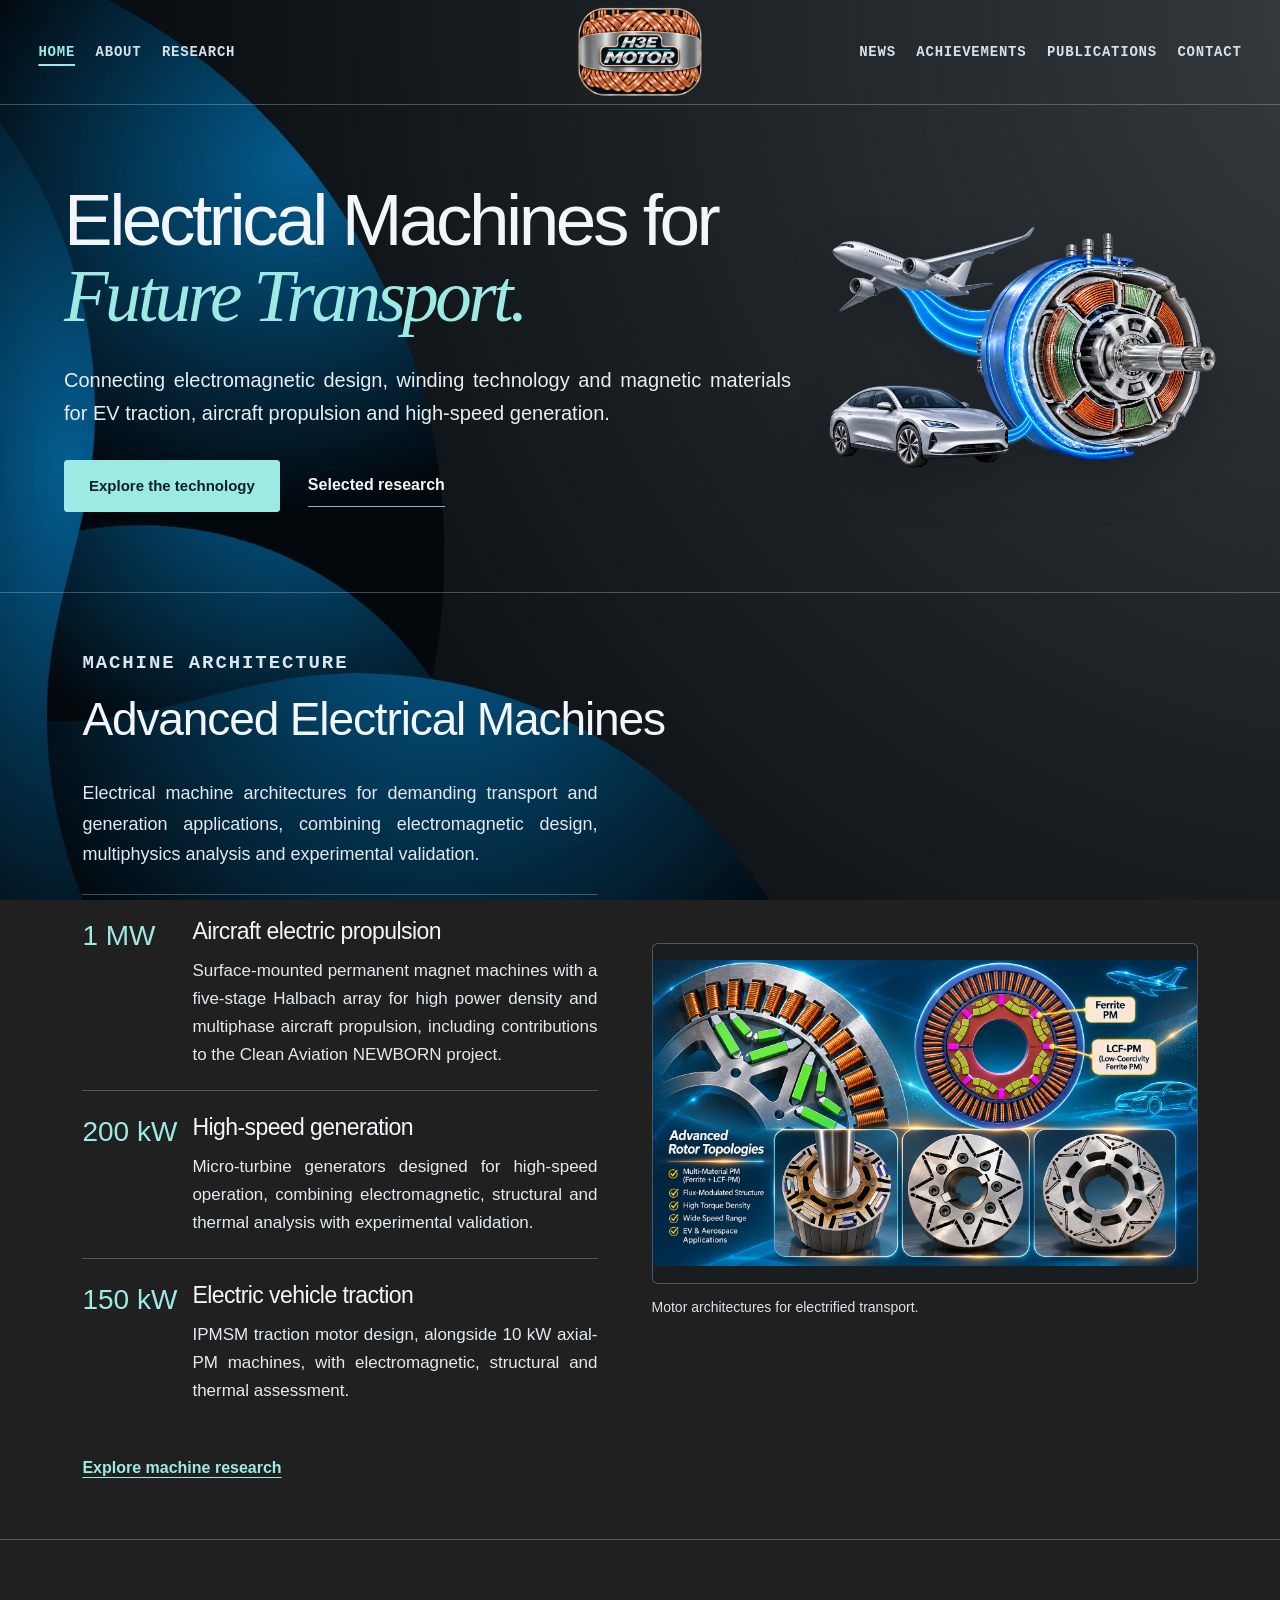
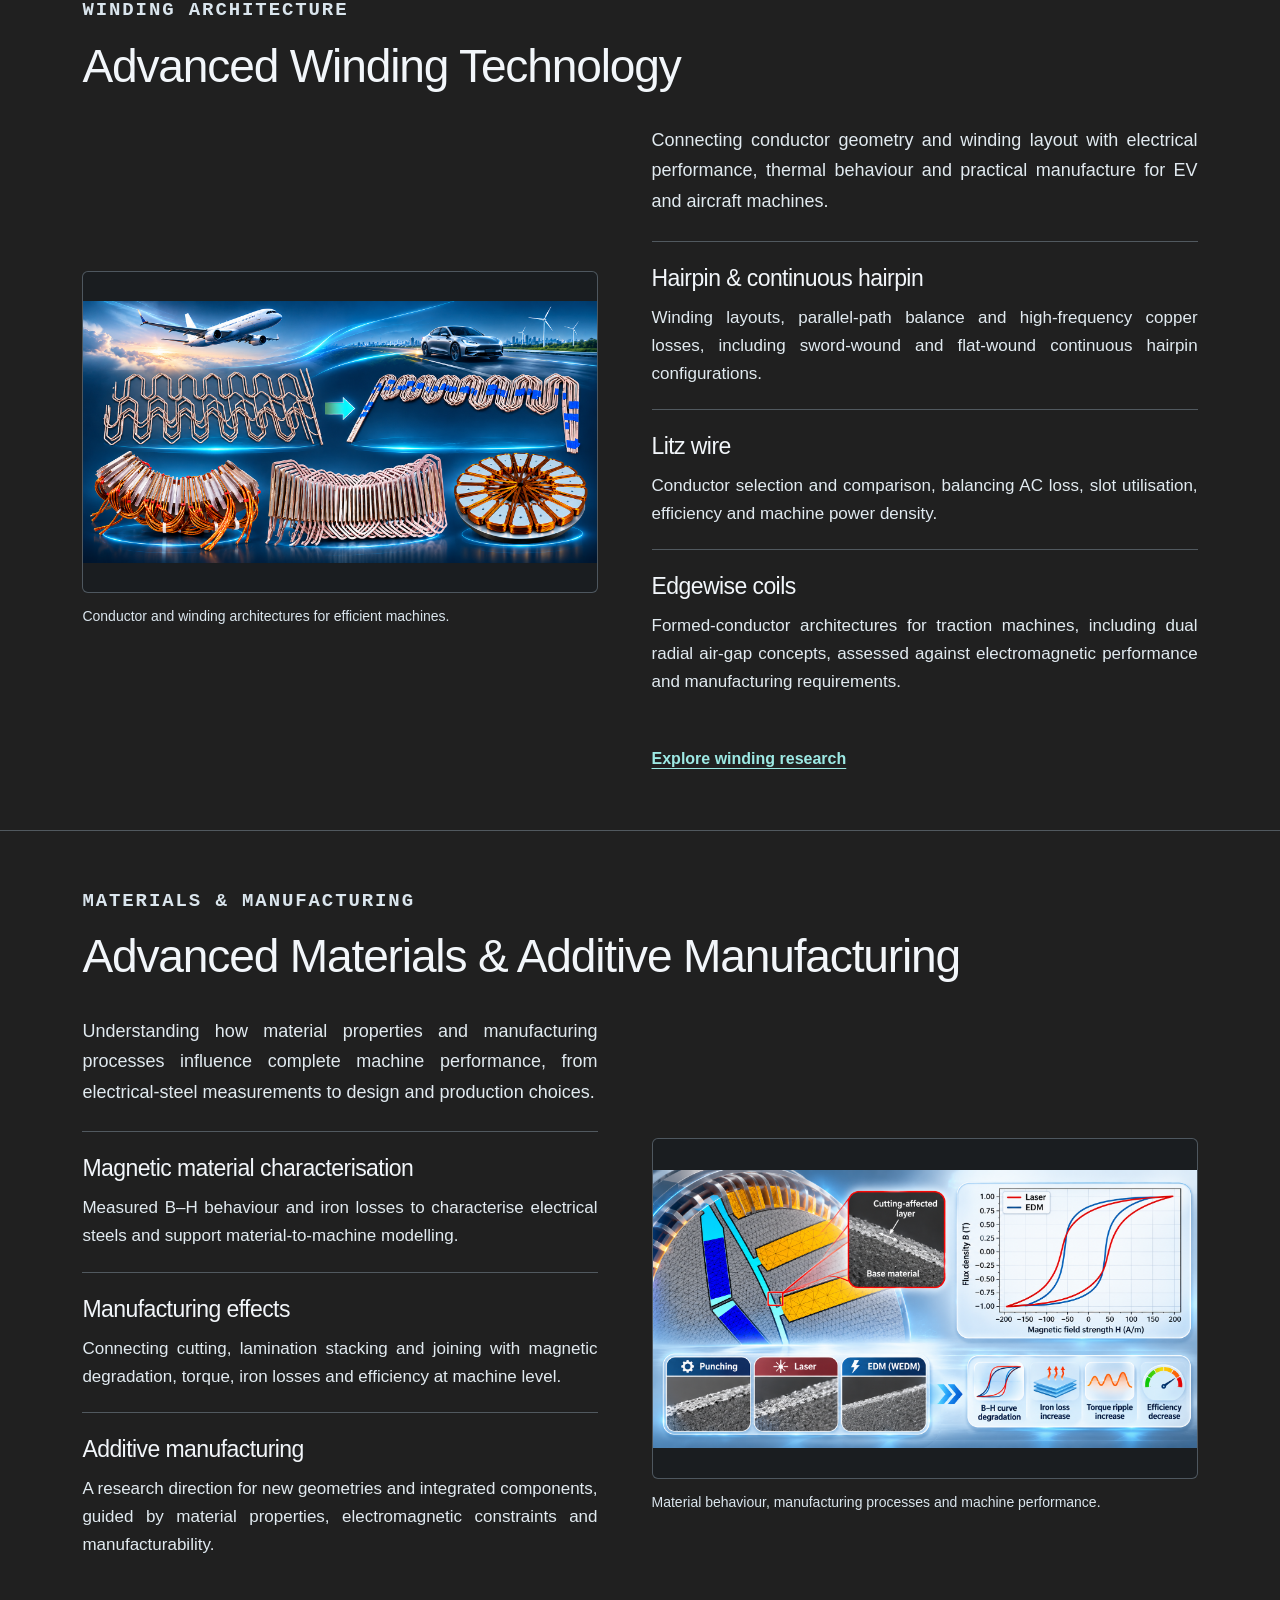
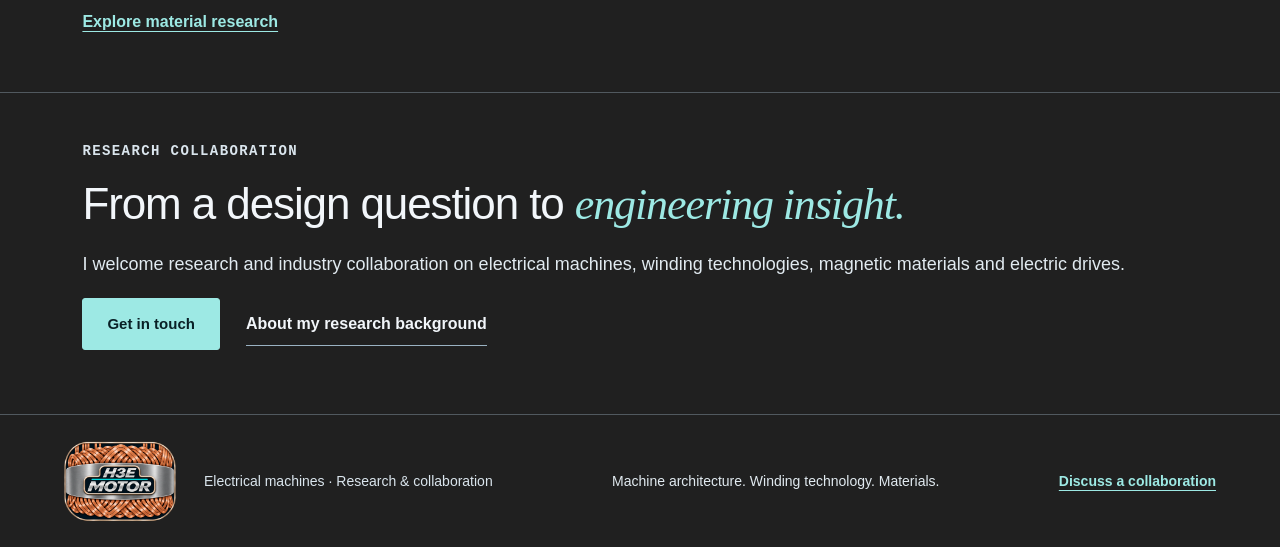
==== commit e7feb738: "Expand homepage projects and technical capabilities" ====
--- a/index.html
+++ b/index.html
@@ -1,15 +1,30 @@
 <!DOCTYPE html>
-<html lang="en"><head><meta charset="utf-8"><meta content="width=device-width,initial-scale=1" name="viewport"><title>Home | H3E Motor</title><meta name="description" content="Electrical machine design, advanced winding technology and magnetic materials for electrified transport. Research by Dr Anh Thanh Huynh."><link href="refined.css?v=20261128-cv" rel="stylesheet"><script defer="" src="navigation.js"></script><meta name="theme-color" content="#07131f"></head><body class="technology-home"><a class="skip" href="#main">Skip to content</a><header class="site-header"><nav aria-label="Main navigation" class="site-nav"><div class="nav-group nav-left"><a aria-current="page" href="index.html">Home</a><a href="about.html">About</a><a href="research.html">Research</a></div><a aria-label="H3E Motor home" class="brand" href="index.html"><img class="site-logo" src="h3e-horizontal-logo.webp" alt="" width="1467" height="1072"></a><button aria-controls="mobile-navigation" aria-expanded="false" class="menu-toggle" type="button">Menu<span aria-hidden="true">☰</span></button><div class="nav-group nav-right"><a href="news.html">News</a><a href="achievements.html">Achievements</a><a href="publications.html">Publications</a><a href="contact.html">Contact</a></div><div class="mobile-navigation" hidden="" id="mobile-navigation"><a aria-current="page" href="index.html">Home</a><a href="about.html">About</a><a href="research.html">Research</a><a href="news.html">News</a><a href="achievements.html">Achievements</a><a href="publications.html">Publications</a><a href="contact.html">Contact</a></div></nav></header><main class="home-main" id="main">
-<section aria-labelledby="home-title" class="technology-hero"><div aria-hidden="true" class="hero-grid"></div><div class="hero-container"><div class="hero-text"><h1 id="home-title"><span class="headline-first">Electrical Machines for</span><em>Future Transport.</em></h1><p class="hero-intro">Connecting machine architecture, advanced windings and magnetic materials for electric vehicles, aircraft propulsion and robotics.</p><div class="hero-actions"><a class="action-primary" href="#machines">Explore the technology</a><a class="action-text" href="publications.html">Selected research</a></div></div><figure class="hero-art"><img src="hero-aircraft-ev-motor.webp" alt="Electrical machine cutaway with an aircraft above left and an electric vehicle below left" width="1536" height="1024"></figure></div></section>
+<html lang="en"><head><meta charset="utf-8"><meta content="width=device-width,initial-scale=1" name="viewport"><title>Home | H3E Motor</title><meta name="description" content="Electrical machine design, advanced winding technology and magnetic materials for electrified transport. Research by Dr Anh Thanh Huynh."><link href="refined.css?v=20261128-cv" rel="stylesheet"><link href="home.css?v=20261128-projects" rel="stylesheet"><script defer="" src="navigation.js"></script><meta name="theme-color" content="#07131f"></head><body class="technology-home"><a class="skip" href="#main">Skip to content</a><header class="site-header"><nav aria-label="Main navigation" class="site-nav"><div class="nav-group nav-left"><a aria-current="page" href="index.html">Home</a><a href="about.html">About</a><a href="research.html">Research</a></div><a aria-label="H3E Motor home" class="brand" href="index.html"><img class="site-logo" src="h3e-horizontal-logo.webp" alt="" width="1467" height="1072"></a><button aria-controls="mobile-navigation" aria-expanded="false" class="menu-toggle" type="button">Menu<span aria-hidden="true">☰</span></button><div class="nav-group nav-right"><a href="news.html">News</a><a href="achievements.html">Achievements</a><a href="publications.html">Publications</a><a href="contact.html">Contact</a></div><div class="mobile-navigation" hidden="" id="mobile-navigation"><a aria-current="page" href="index.html">Home</a><a href="about.html">About</a><a href="research.html">Research</a><a href="news.html">News</a><a href="achievements.html">Achievements</a><a href="publications.html">Publications</a><a href="contact.html">Contact</a></div></nav></header><main class="home-main" id="main">
+<section aria-labelledby="home-title" class="technology-hero"><div aria-hidden="true" class="hero-grid"></div><div class="hero-container"><div class="hero-text"><h1 id="home-title"><span class="headline-first">Electrical Machines for</span><em>Future Transport.</em></h1><p class="hero-intro">Connecting electromagnetic design, winding technology and magnetic materials for EV traction, aircraft propulsion and high-speed generation.</p><div class="hero-actions"><a class="action-primary" href="#machines">Explore the technology</a><a class="action-text" href="publications.html">Selected research</a></div></div><figure class="hero-art"><img src="hero-aircraft-ev-motor.webp" alt="Electrical machine cutaway with an aircraft above left and an electric vehicle below left" width="1536" height="1024"></figure></div></section>
 
 <section aria-labelledby="machines-title" class="technology-section" id="machines">
-<div class="pillar-layout"><div class="pillar-heading"><p class="overline">Machine architecture</p><h2 class="single-line-title" id="machines-title">Advanced Electrical Machines</h2></div><div class="pillar-copy"><p>SPM, IPMSM, PMa-SynRM and flux-intensifying architectures for electric vehicles, aircraft propulsion and precision motion. Research connects rotor and magnet design with torque, efficiency and reliable operation over a wide speed range.</p><ul class="key-facts"><li><strong>1 MW</strong><span>Aircraft propulsion</span></li><li><strong>200 kW</strong><span>High-speed generation</span></li><li><strong>150 kW</strong><span>IPMSM EV traction</span></li></ul><a class="underlined-link" href="research.html#machine-research">Explore machine research</a></div>
+<div class="pillar-layout"><div class="pillar-heading"><p class="overline">Machine architecture</p><h2 class="single-line-title" id="machines-title">Advanced Electrical Machines</h2></div><div class="pillar-copy"><p>Electrical machine architectures for demanding transport and generation applications, combining electromagnetic design, multiphysics analysis and experimental validation.</p>
+<ul class="home-projects" aria-label="Selected machine design projects">
+<li class="home-project"><strong class="project-rating">1 MW</strong><div><h3>Aircraft electric propulsion</h3><p>Surface-mounted permanent magnet machines with a five-stage Halbach array for high power density and multiphase aircraft propulsion, including contributions to the Clean Aviation NEWBORN project.</p></div></li>
+<li class="home-project"><strong class="project-rating">200 kW</strong><div><h3>High-speed generation</h3><p>Micro-turbine generators designed for high-speed operation, combining electromagnetic, structural and thermal analysis with experimental validation.</p></div></li>
+<li class="home-project"><strong class="project-rating">150 kW</strong><div><h3>Electric vehicle traction</h3><p>IPMSM traction motor design, alongside 10 kW axial-PM machines, with electromagnetic, structural and thermal assessment.</p></div></li>
+</ul><a class="underlined-link" href="research.html#ev-research">Explore machine research</a></div>
 <figure class="research-figure"><a aria-label="Open the full machines illustration" href="machine-architecture.png" target="_blank" rel="noopener"><img src="machine-architecture.png" width="1672" height="941" loading="lazy" alt="Advanced permanent magnet motor architectures and rotor topologies for electric vehicles and aircraft"></a><figcaption>Motor architectures for electrified transport.</figcaption></figure></div></section>
 <section aria-labelledby="windings-title" class="technology-section winding-section" id="windings">
-<div class="pillar-layout"><div class="pillar-heading"><p class="overline">Winding architecture</p><h2 class="single-line-title" id="windings-title">Advanced Winding Technology</h2></div><div class="pillar-copy"><p>Hairpin, continuous hairpin, Litz wire and edgewise coils for EV traction and aircraft propulsion. Studying conductor geometry, AC losses, parallel-path balance, thermal behaviour and practical manufacture.</p><a class="underlined-link" href="research.html#winding-research">Explore winding research</a></div>
+<div class="pillar-layout"><div class="pillar-heading"><p class="overline">Winding architecture</p><h2 class="single-line-title" id="windings-title">Advanced Winding Technology</h2></div><div class="pillar-copy"><p>Connecting conductor geometry and winding layout with electrical performance, thermal behaviour and practical manufacture for EV and aircraft machines.</p>
+<div class="home-topic-list">
+<article><h3>Hairpin &amp; continuous hairpin</h3><p>Winding layouts, parallel-path balance and high-frequency copper losses, including sword-wound and flat-wound continuous hairpin configurations.</p></article>
+<article><h3>Litz wire</h3><p>Conductor selection and comparison, balancing AC loss, slot utilisation, efficiency and machine power density.</p></article>
+<article><h3>Edgewise coils</h3><p>Formed-conductor architectures for traction machines, including dual radial air-gap concepts, assessed against electromagnetic performance and manufacturing requirements.</p></article>
+</div><a class="underlined-link" href="research.html#winding-research">Explore winding research</a></div>
 <figure class="research-figure"><a aria-label="Open the full windings illustration" href="winding-architecture.png" target="_blank" rel="noopener"><img src="winding-architecture.png" width="1754" height="897" loading="lazy" alt="Hairpin, continuous hairpin and formed winding architectures for electrified transport"></a><figcaption>Conductor and winding architectures for efficient machines.</figcaption></figure></div></section>
 <section aria-labelledby="materials-title" class="technology-section" id="materials">
-<div class="pillar-layout"><div class="pillar-heading"><p class="overline">Materials &amp; manufacturing</p><h2 class="single-line-title" id="materials-title">Advanced Materials &amp; Additive Manufacturing</h2></div><div class="pillar-copy"><p>Connecting electrical-steel characterisation and manufacturing effects with machine performance, while exploring the design opportunities of additive manufacturing.</p><a class="underlined-link" href="research.html#material-research">Explore material research</a></div>
+<div class="pillar-layout"><div class="pillar-heading"><p class="overline">Materials &amp; manufacturing</p><h2 class="single-line-title" id="materials-title">Advanced Materials &amp; Additive Manufacturing</h2></div><div class="pillar-copy"><p>Understanding how material properties and manufacturing processes influence complete machine performance, from electrical-steel measurements to design and production choices.</p>
+<div class="home-topic-list">
+<article><h3>Magnetic material characterisation</h3><p>Measured B–H behaviour and iron losses to characterise electrical steels and support material-to-machine modelling.</p></article>
+<article><h3>Manufacturing effects</h3><p>Connecting cutting, lamination stacking and joining with magnetic degradation, torque, iron losses and efficiency at machine level.</p></article>
+<article><h3>Additive manufacturing</h3><p>A research direction for new geometries and integrated components, guided by material properties, electromagnetic constraints and manufacturability.</p></article>
+</div><a class="underlined-link" href="research.html#material-research">Explore material research</a></div>
 <figure class="research-figure"><a aria-label="Open the full materials illustration" href="materials-manufacturing.png" target="_blank" rel="noopener"><img src="materials-manufacturing.png" width="1752" height="897" loading="lazy" alt="Overview of electrical-steel cutting processes and their effects on magnetic and machine performance"></a><figcaption>Material behaviour, manufacturing processes and machine performance.</figcaption></figure></div></section>
-<section class="collaboration-panel"><p class="overline">Research collaboration</p><h2>From a design question to <em>engineering insight.</em></h2><p>I welcome discussions on electrical machines, winding technologies, magnetic materials and collaborative research.</p><a class="action-primary" href="contact.html">Get in touch</a><a class="action-text" href="about.html">About my research background</a></section>
+<section class="collaboration-panel"><p class="overline">Research collaboration</p><h2>From a design question to <em>engineering insight.</em></h2><p>I welcome research and industry collaboration on electrical machines, winding technologies, magnetic materials and electric drives.</p><a class="action-primary" href="contact.html">Get in touch</a><a class="action-text" href="about.html">About my research background</a></section>
 </main><footer class="site-footer"><a class="footer-logo" href="index.html" aria-label="H3E Motor home"><img class="site-logo" src="h3e-horizontal-logo.webp" alt="" width="1467" height="1072"></a><div class="footer-content"><span>Electrical machines · Research &amp; collaboration</span><p>Machine architecture. Winding technology. Materials.</p><a href="contact.html">Discuss a collaboration</a></div></footer></body></html>
--- a/home.css
+++ b/home.css
@@ -0,0 +1,15 @@
+/* Project and capability summaries specific to the homepage. */
+.home-projects{list-style:none;padding:0;margin:0 0 26px}
+.home-projects .home-project{display:grid;grid-template-columns:92px minmax(0,1fr);gap:18px;margin:0;padding:21px 0;border-top:1px solid var(--line)}
+.home-projects .project-rating{color:var(--accent);font-size:1.75rem;line-height:1.4;font-weight:500;white-space:nowrap}
+.home-project h3,.home-topic-list h3{font-size:1.4375rem;line-height:1.35;margin:0 0 10px;font-weight:500}
+.home-project p,.home-topic-list p{font-size:1.0625rem;line-height:1.65;margin:0}
+.home-topic-list{margin:0 0 26px}
+.home-topic-list article{padding:21px 0;border-top:1px solid var(--line)}
+.home-topic-list article:first-child{padding-top:21px}
+.pillar-layout>.research-figure{align-self:center}
+.pillar-copy>p:not(.overline){font-size:1.125rem;margin-bottom:24px}
+@media(max-width:1100px){.home-projects .home-project{grid-template-columns:80px minmax(0,1fr);gap:15px}.home-projects .project-rating{font-size:1.5rem}.home-project h3,.home-topic-list h3{font-size:1.3125rem}}
+@media(max-width:760px){.home-projects .home-project{grid-template-columns:1fr;gap:7px;padding:20px 0}.home-projects .project-rating{font-size:1.375rem}.home-project h3,.home-topic-list h3{font-size:1.3125rem}.home-project p,.home-topic-list p{font-size:1.0625rem}.home-project p{hyphens:manual}.home-topic-list article{padding:20px 0}.pillar-layout>.research-figure{margin-top:4px}}
+@media(max-width:380px){.home-projects .home-project{grid-template-columns:1fr;gap:7px}.home-projects .project-rating{font-size:1.5rem}}
+@media print{.home-projects .home-project,.home-topic-list article{break-inside:avoid}.home-projects .project-rating{color:#152d40}}
